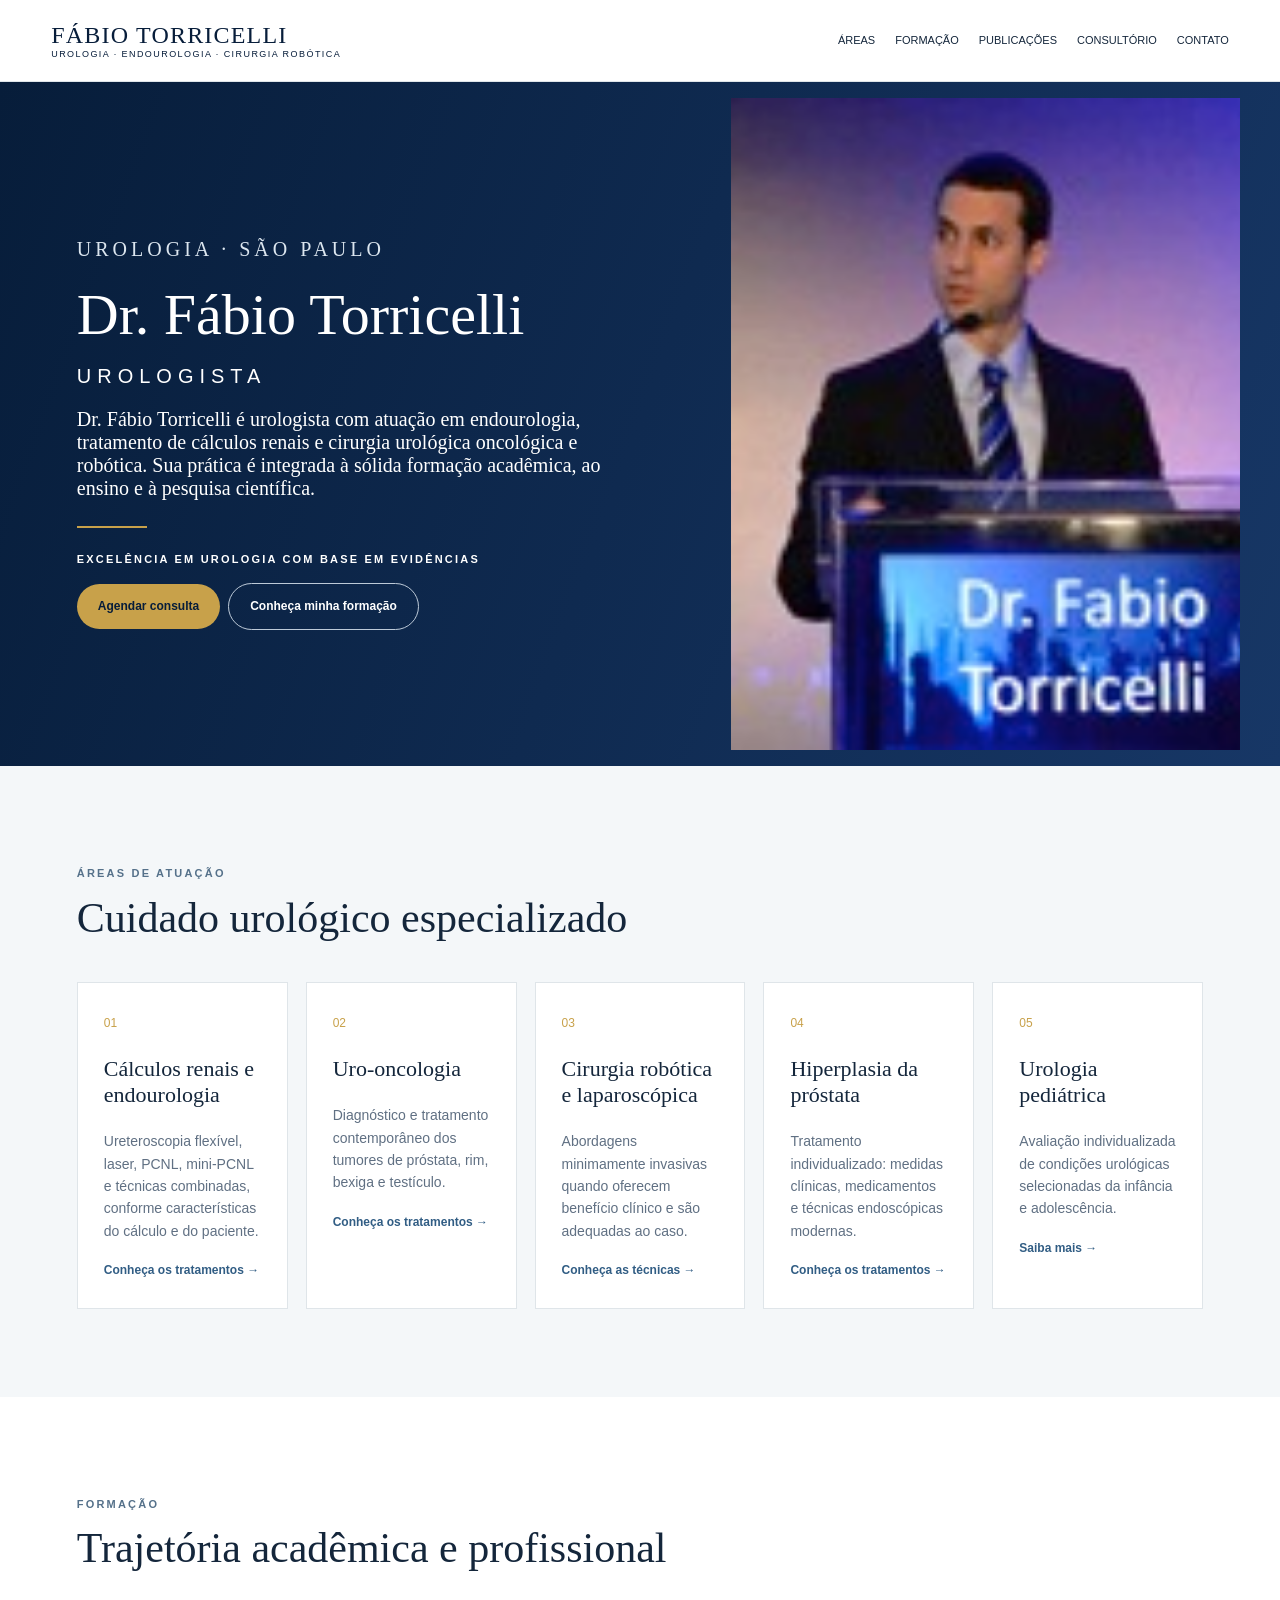
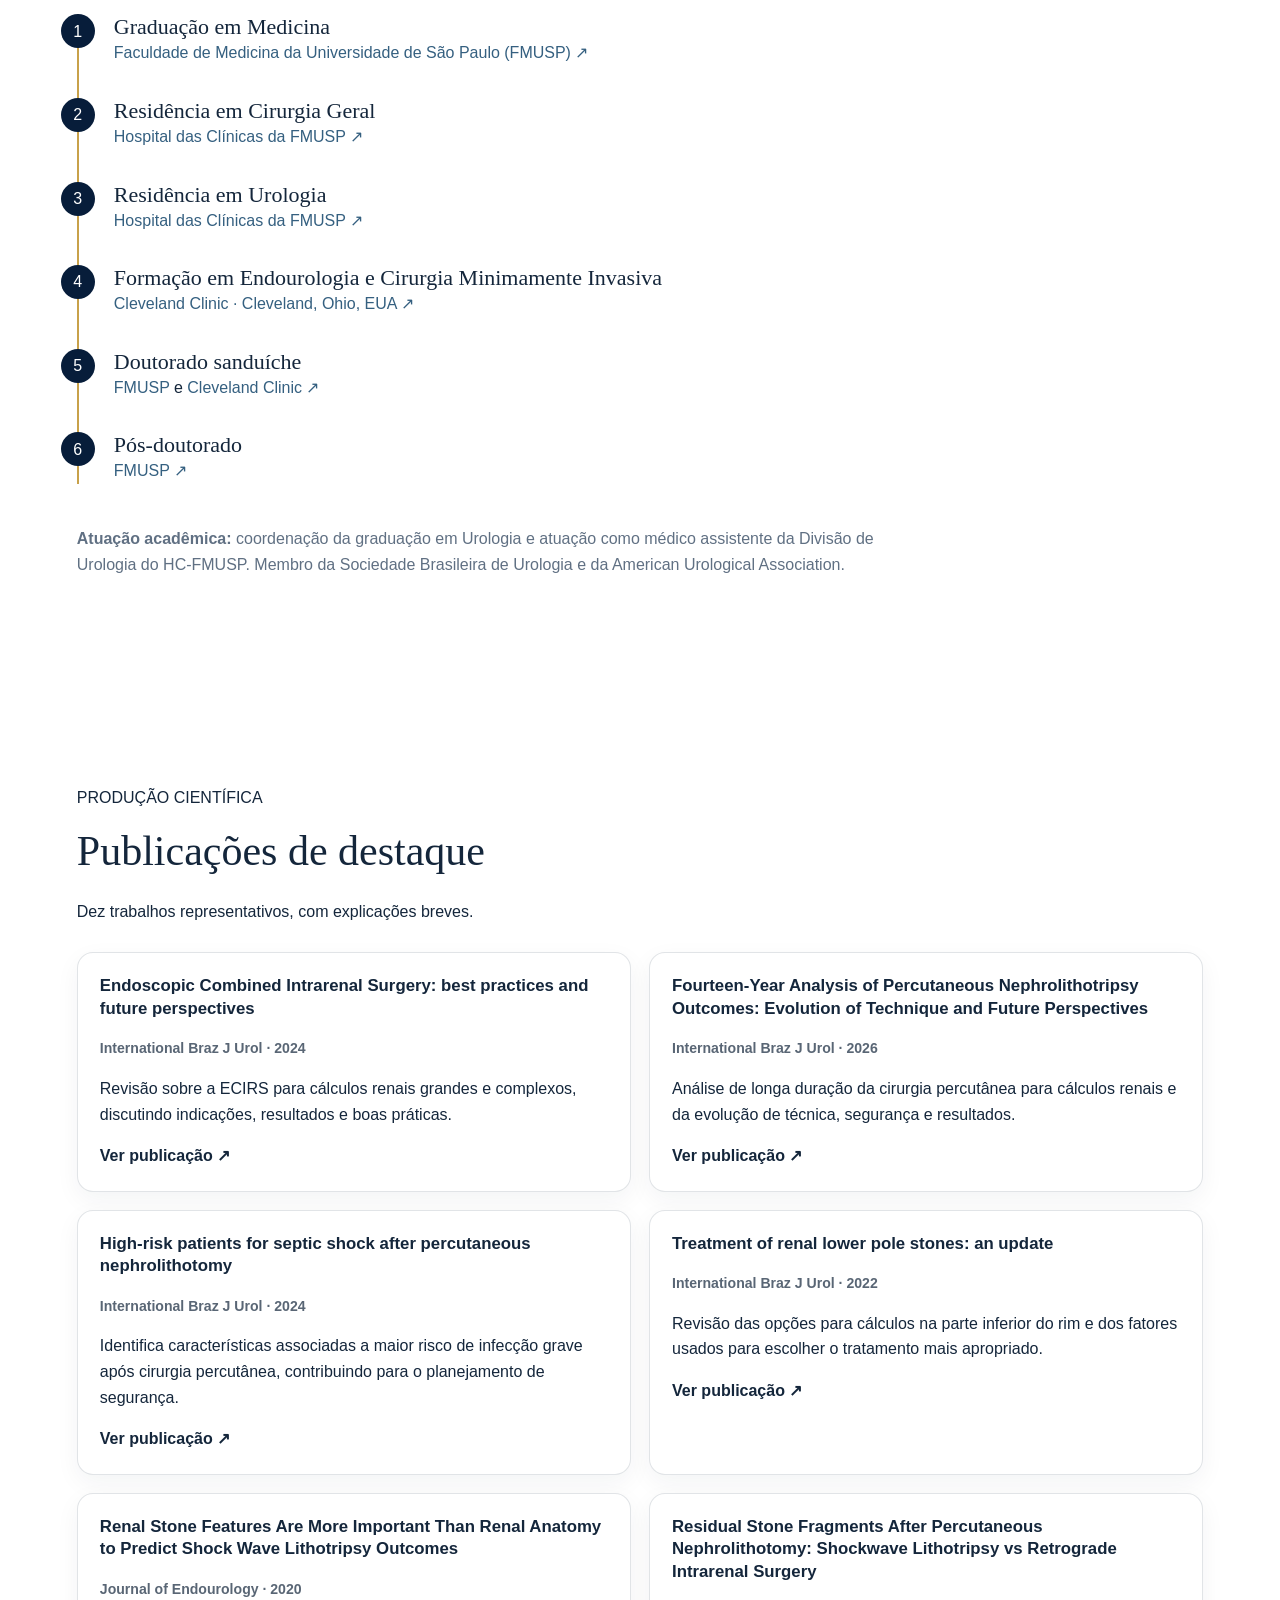
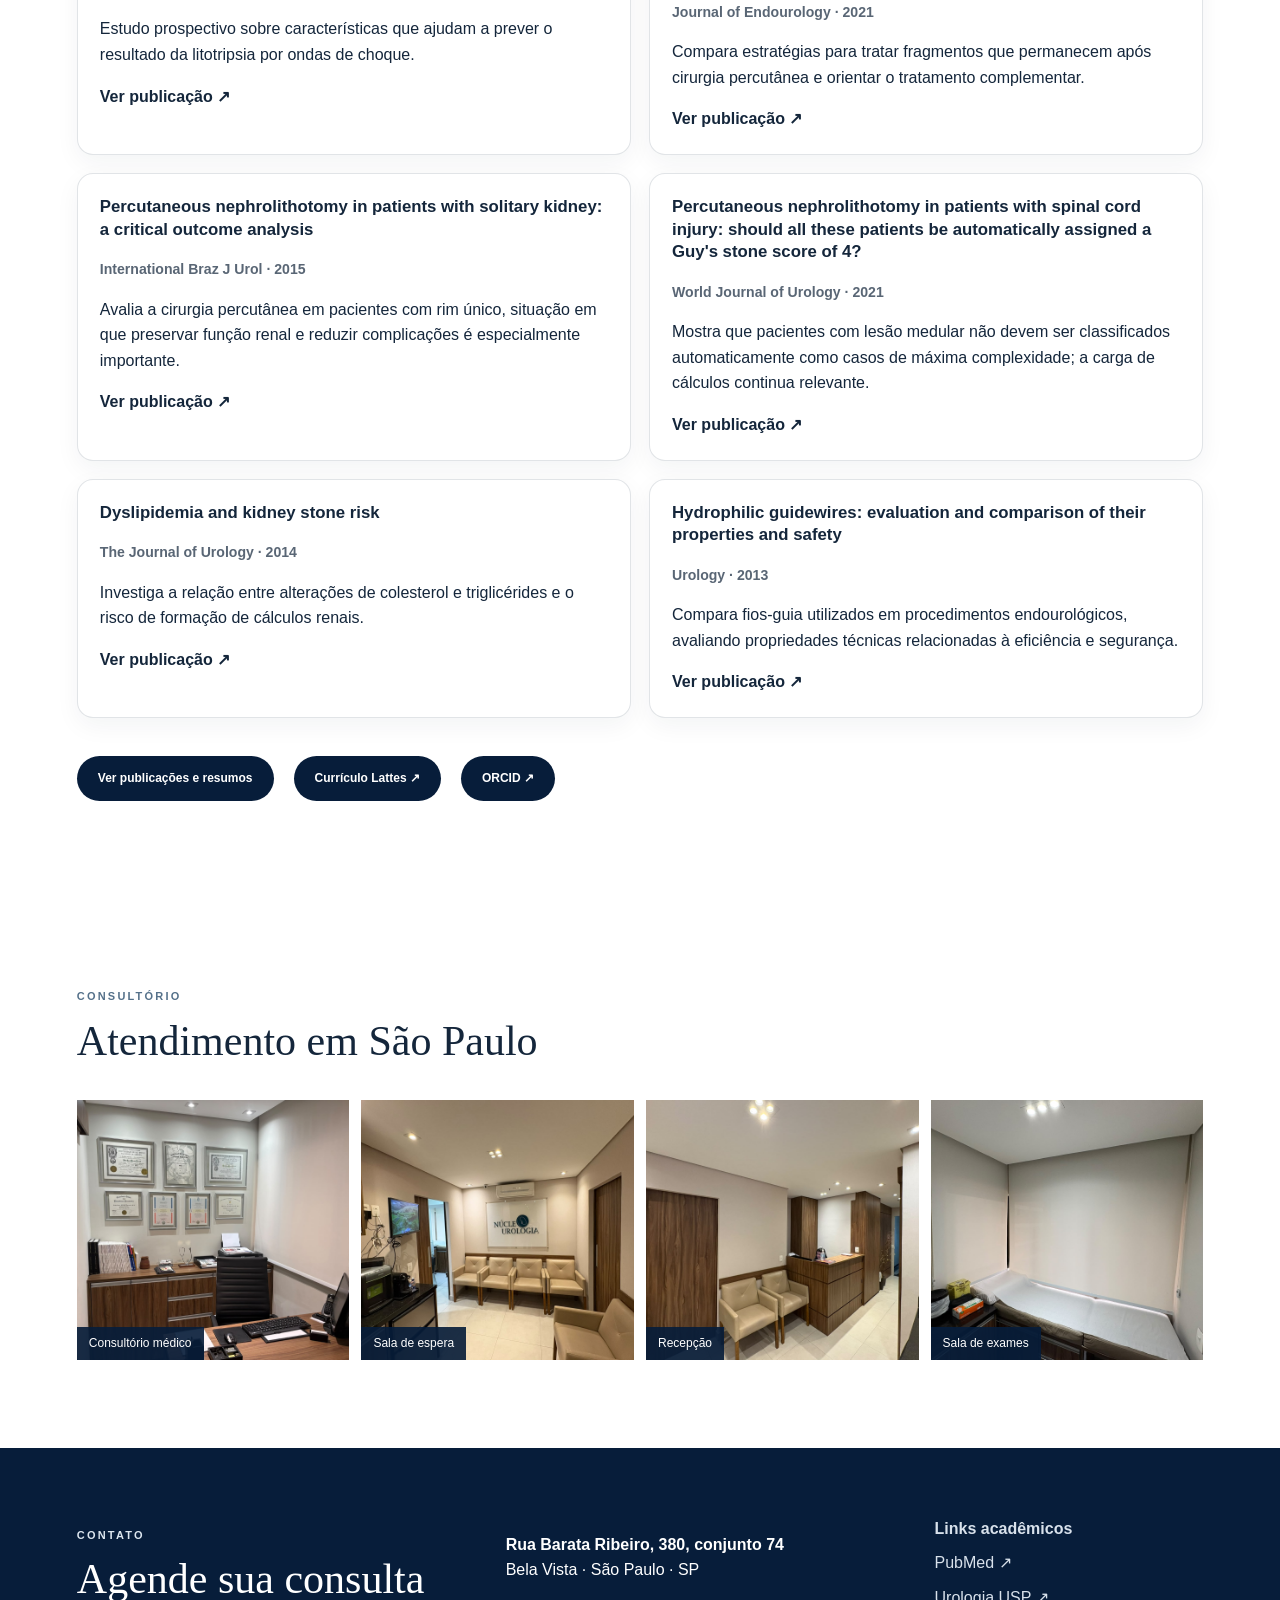
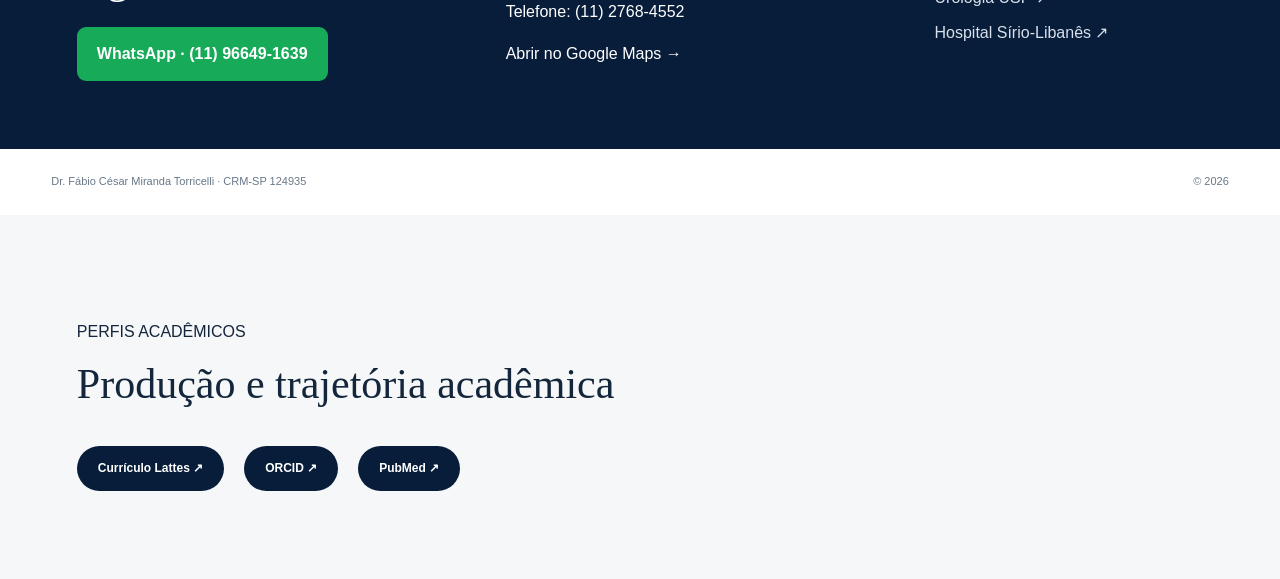
==== index.html @ b6becbcc "Add files via upload" ====
<!doctype html><html lang="pt-BR"><head><meta charset="utf-8"><meta name="viewport" content="width=device-width,initial-scale=1"><meta name="description" content="Dr. Fábio Torricelli — Urologia, endourologia, cálculos renais, cirurgia oncológica e robótica em São Paulo."><title>Dr. Fábio Torricelli | Urologista em São Paulo</title><link rel="canonical" href="https://fabiotorricelli.com.br/"><meta name="robots" content="index,follow,max-image-preview:large"><meta property="og:locale" content="pt_BR"><meta property="og:type" content="website"><meta property="og:site_name" content="Dr. Fábio Torricelli"><meta property="og:title" content="Dr. Fábio Torricelli | Urologista em São Paulo"><meta property="og:description" content="Dr. Fábio Torricelli, urologista em São Paulo com atuação em endourologia, tratamento de cálculos renais, uro-oncologia e cirurgia robótica."><meta property="og:url" content="https://fabiotorricelli.com.br/"><meta property="og:image" content="https://fabiotorricelli.com.br/assets/fabio.jpg"><meta name="twitter:card" content="summary_large_image"><link rel="icon" href="/favicon.svg" type="image/svg+xml"><link rel="stylesheet" href="style.css"><script type="application/ld+json">{"@context":"https://schema.org","@graph":[{"@type":"Person","name":"Fábio César Miranda Torricelli","honorificPrefix":"Dr.","url":"https://fabiotorricelli.com.br/","image":"https://fabiotorricelli.com.br/assets/fabio.jpg","jobTitle":"Urologista","sameAs":["http://lattes.cnpq.br/8539986611140744","https://orcid.org/0000-0002-5845-0894","https://pubmed.ncbi.nlm.nih.gov/?term=Torricelli+FCM%5BAuthor%5D"]},{"@type":"MedicalClinic","name":"Consultório Dr. Fábio Torricelli","url":"https://fabiotorricelli.com.br/","telephone":"+55 11 2768-4552","address":{"@type":"PostalAddress","streetAddress":"Rua Barata Ribeiro, 380, conjunto 74","addressLocality":"São Paulo","addressRegion":"SP","addressCountry":"BR"}}]}</script></head><body>
<header class="top"><a class="brand" href="#inicio">FÁBIO TORRICELLI<small>UROLOGIA · ENDOUROLOGIA · CIRURGIA ROBÓTICA</small></a><nav><a href="#areas">Áreas</a><a href="#formacao">Formação</a><a href="#publicacoes">Publicações</a><a href="#consultorio">Consultório</a><a href="#contato">Contato</a></nav></header>
<main><section id="inicio" class="hero"><div class="herocopy"><p class="ey light">UROLOGIA · SÃO PAULO</p><h1>Dr. Fábio Torricelli</h1><h2>Urologista</h2><p>Dr. Fábio Torricelli é urologista com atuação em endourologia, tratamento de cálculos renais e cirurgia urológica oncológica e robótica. Sua prática é integrada à sólida formação acadêmica, ao ensino e à pesquisa científica.</p><div class="line"></div><strong class="tag">EXCELÊNCIA EM UROLOGIA COM BASE EM EVIDÊNCIAS</strong><br><a class="btn" href="#contato">Agendar consulta</a><a class="btn outline" href="#formacao">Conheça minha formação</a></div><figure><img src="assets/fabio.jpg" alt="Dr. Fábio Torricelli em apresentação científica"></figure></section>
<section id="areas" class="section soft"><p class="ey">ÁREAS DE ATUAÇÃO</p><h2>Cuidado urológico especializado</h2><div class="grid areas">
<a class="card care" href="calculos-renais.html"><span class="num">01</span><h3>Cálculos renais e endourologia</h3><p>Ureteroscopia flexível, laser, PCNL, mini-PCNL e técnicas combinadas, conforme características do cálculo e do paciente.</p><strong>Conheça os tratamentos →</strong></a>
<a class="card care" href="uro-oncologia.html"><span class="num">02</span><h3>Uro-oncologia</h3><p>Diagnóstico e tratamento contemporâneo dos tumores de próstata, rim, bexiga e testículo.</p><strong>Conheça os tratamentos →</strong></a>
<a class="card care" href="cirurgia-robotica.html"><span class="num">03</span><h3>Cirurgia robótica e laparoscópica</h3><p>Abordagens minimamente invasivas quando oferecem benefício clínico e são adequadas ao caso.</p><strong>Conheça as técnicas →</strong></a>
<a class="card care" href="hiperplasia-prostatica.html"><span class="num">04</span><h3>Hiperplasia da próstata</h3><p>Tratamento individualizado: medidas clínicas, medicamentos e técnicas endoscópicas modernas.</p><strong>Conheça os tratamentos →</strong></a>
<a class="card care" href="urologia-pediatrica.html"><span class="num">05</span><h3>Urologia pediátrica</h3><p>Avaliação individualizada de condições urológicas selecionadas da infância e adolescência.</p><strong>Saiba mais →</strong></a></div></section>
<section id="formacao" class="section"><p class="ey">FORMAÇÃO</p><h2>Trajetória acadêmica e profissional</h2><div class="timeline">
<div class="step"><i>1</i><strong>Graduação em Medicina</strong><a target="_blank" href="https://www.fm.usp.br/">Faculdade de Medicina da Universidade de São Paulo (FMUSP) ↗</a></div>
<div class="step"><i>2</i><strong>Residência em Cirurgia Geral</strong><a target="_blank" href="https://www.hc.fm.usp.br/">Hospital das Clínicas da FMUSP ↗</a></div>
<div class="step"><i>3</i><strong>Residência em Urologia</strong><a target="_blank" href="https://www.urologiausp.com.br/">Hospital das Clínicas da FMUSP ↗</a></div>
<div class="step"><i>4</i><strong>Formação em Endourologia e Cirurgia Minimamente Invasiva</strong><a target="_blank" href="https://my.clevelandclinic.org/">Cleveland Clinic · Cleveland, Ohio, EUA ↗</a></div>
<div class="step"><i>5</i><strong>Doutorado sanduíche</strong><a target="_blank" href="https://www.fm.usp.br/">FMUSP</a> e <a target="_blank" href="https://my.clevelandclinic.org/">Cleveland Clinic ↗</a></div>
<div class="step"><i>6</i><strong>Pós-doutorado</strong><a target="_blank" href="https://www.fm.usp.br/">FMUSP ↗</a></div></div>
<p class="wide"><strong>Atuação acadêmica:</strong> coordenação da graduação em Urologia e atuação como médico assistente da Divisão de Urologia do HC-FMUSP. Membro da Sociedade Brasileira de Urologia e da American Urological Association.</p></section>
<section id="publicacoes" class="section"><div class="container"><p class="eyebrow">PRODUÇÃO CIENTÍFICA</p><h2>Publicações de destaque</h2><p class="section-lead">Dez trabalhos representativos, com explicações breves.</p><div class="pub-grid"><article class="pub-card"><h3>Endoscopic Combined Intrarenal Surgery: best practices and future perspectives</h3><p class="pub-meta">International Braz J Urol · 2024</p><p>Revisão sobre a ECIRS para cálculos renais grandes e complexos, discutindo indicações, resultados e boas práticas.</p><a href="https://pubmed.ncbi.nlm.nih.gov/39226443/" target="_blank" rel="noopener">Ver publicação ↗</a></article><article class="pub-card"><h3>Fourteen-Year Analysis of Percutaneous Nephrolithotripsy Outcomes: Evolution of Technique and Future Perspectives</h3><p class="pub-meta">International Braz J Urol · 2026</p><p>Análise de longa duração da cirurgia percutânea para cálculos renais e da evolução de técnica, segurança e resultados.</p><a href="https://pubmed.ncbi.nlm.nih.gov/40856607/" target="_blank" rel="noopener">Ver publicação ↗</a></article><article class="pub-card"><h3>High-risk patients for septic shock after percutaneous nephrolithotomy</h3><p class="pub-meta">International Braz J Urol · 2024</p><p>Identifica características associadas a maior risco de infecção grave após cirurgia percutânea, contribuindo para o planejamento de segurança.</p><a href="https://pubmed.ncbi.nlm.nih.gov/39106114/" target="_blank" rel="noopener">Ver publicação ↗</a></article><article class="pub-card"><h3>Treatment of renal lower pole stones: an update</h3><p class="pub-meta">International Braz J Urol · 2022</p><p>Revisão das opções para cálculos na parte inferior do rim e dos fatores usados para escolher o tratamento mais apropriado.</p><a href="https://pubmed.ncbi.nlm.nih.gov/33861537/" target="_blank" rel="noopener">Ver publicação ↗</a></article><article class="pub-card"><h3>Renal Stone Features Are More Important Than Renal Anatomy to Predict Shock Wave Lithotripsy Outcomes</h3><p class="pub-meta">Journal of Endourology · 2020</p><p>Estudo prospectivo sobre características que ajudam a prever o resultado da litotripsia por ondas de choque.</p><a href="https://pubmed.ncbi.nlm.nih.gov/31595801/" target="_blank" rel="noopener">Ver publicação ↗</a></article><article class="pub-card"><h3>Residual Stone Fragments After Percutaneous Nephrolithotomy: Shockwave Lithotripsy vs Retrograde Intrarenal Surgery</h3><p class="pub-meta">Journal of Endourology · 2021</p><p>Compara estratégias para tratar fragmentos que permanecem após cirurgia percutânea e orientar o tratamento complementar.</p><a href="https://pubmed.ncbi.nlm.nih.gov/?term=%22Residual+Stone+Fragments+After+Percutaneous+Nephrolithotomy%22" target="_blank" rel="noopener">Ver publicação ↗</a></article><article class="pub-card"><h3>Percutaneous nephrolithotomy in patients with solitary kidney: a critical outcome analysis</h3><p class="pub-meta">International Braz J Urol · 2015</p><p>Avalia a cirurgia percutânea em pacientes com rim único, situação em que preservar função renal e reduzir complicações é especialmente importante.</p><a href="https://pubmed.ncbi.nlm.nih.gov/26200542/" target="_blank" rel="noopener">Ver publicação ↗</a></article><article class="pub-card"><h3>Percutaneous nephrolithotomy in patients with spinal cord injury: should all these patients be automatically assigned a Guy's stone score of 4?</h3><p class="pub-meta">World Journal of Urology · 2021</p><p>Mostra que pacientes com lesão medular não devem ser classificados automaticamente como casos de máxima complexidade; a carga de cálculos continua relevante.</p><a href="https://pubmed.ncbi.nlm.nih.gov/32930845/" target="_blank" rel="noopener">Ver publicação ↗</a></article><article class="pub-card"><h3>Dyslipidemia and kidney stone risk</h3><p class="pub-meta">The Journal of Urology · 2014</p><p>Investiga a relação entre alterações de colesterol e triglicérides e o risco de formação de cálculos renais.</p><a href="https://pubmed.ncbi.nlm.nih.gov/24055417/" target="_blank" rel="noopener">Ver publicação ↗</a></article><article class="pub-card"><h3>Hydrophilic guidewires: evaluation and comparison of their properties and safety</h3><p class="pub-meta">Urology · 2013</p><p>Compara fios-guia utilizados em procedimentos endourológicos, avaliando propriedades técnicas relacionadas à eficiência e segurança.</p><a href="https://pubmed.ncbi.nlm.nih.gov/23992968/" target="_blank" rel="noopener">Ver publicação ↗</a></article></div><div class="academic-links"><a class="btn" href="publicacoes.html">Ver publicações e resumos</a><a class="btn btn-outline" href="http://lattes.cnpq.br/8539986611140744" target="_blank" rel="noopener">Currículo Lattes ↗</a><a class="btn btn-outline" href="https://orcid.org/0000-0002-5845-0894" target="_blank" rel="noopener">ORCID ↗</a></div></div></section>
<section id="consultorio" class="section"><p class="ey">CONSULTÓRIO</p><h2>Atendimento em São Paulo</h2><div class="gallery"><figure><img src="assets/consultorio.jpg"><figcaption>Consultório médico</figcaption></figure><figure><img src="assets/espera.jpg"><figcaption>Sala de espera</figcaption></figure><figure><img src="assets/recepcao.jpg"><figcaption>Recepção</figcaption></figure><figure><img src="assets/exames.jpg"><figcaption>Sala de exames</figcaption></figure></div></section>
<section id="contato" class="contact"><div><p class="ey light">CONTATO</p><h2>Agende sua consulta</h2><a class="wa" target="_blank" href="https://wa.me/5511966491639?text=Ol%C3%A1%2C%20gostaria%20de%20informa%C3%A7%C3%B5es%20para%20agendar%20uma%20consulta%20com%20o%20Dr.%20F%C3%A1bio%20Torricelli.">WhatsApp · (11) 96649-1639</a></div><div><p><b>Rua Barata Ribeiro, 380, conjunto 74</b><br>Bela Vista · São Paulo · SP</p><p>Telefone: <a href="tel:+551127684552">(11) 2768-4552</a></p><a target="_blank" href="https://www.google.com/maps/search/?api=1&query=Rua+Barata+Ribeiro+380+Sao+Paulo">Abrir no Google Maps →</a></div><div class="links"><b>Links acadêmicos</b><a target="_blank" href="https://pubmed.ncbi.nlm.nih.gov/?term=Torricelli+FCM%5BAuthor%5D">PubMed ↗</a><a target="_blank" href="https://www.urologiausp.com.br/pos-graduacao-corpo-docente-br">Urologia USP ↗</a><a target="_blank" href="https://hospitalsiriolibanes.org.br/encontre-seu-medico/fabio-cesar-miranda-torricelli-crm-124935">Hospital Sírio-Libanês ↗</a></div></section></main><footer><span>Dr. Fábio César Miranda Torricelli · CRM-SP 124935</span><span>© 2026</span></footer><section class="section section-soft" id="perfis-academicos"><div class="container"><p class="eyebrow">PERFIS ACADÊMICOS</p><h2>Produção e trajetória acadêmica</h2><div class="academic-links"><a class="btn btn-outline" href="http://lattes.cnpq.br/8539986611140744" target="_blank" rel="noopener">Currículo Lattes ↗</a><a class="btn btn-outline" href="https://orcid.org/0000-0002-5845-0894" target="_blank" rel="noopener">ORCID ↗</a><a class="btn btn-outline" href="https://pubmed.ncbi.nlm.nih.gov/?term=Torricelli+FCM%5BAuthor%5D" target="_blank" rel="noopener">PubMed ↗</a></div></div></section></body></html>
---- style.css ----
*{box-sizing:border-box}html{scroll-behavior:smooth}body{margin:0;font:16px Arial;color:#14263b;line-height:1.6}a{text-decoration:none;color:inherit}.top{height:82px;padding:0 4vw;display:flex;align-items:center;justify-content:space-between;position:sticky;top:0;background:#fffffff5;z-index:9;border-bottom:1px solid #dfe5e9}.brand{font:24px Georgia;color:#071d3a;letter-spacing:.05em}.brand small{display:block;font:9px Arial;letter-spacing:.16em}.top nav{display:flex;gap:20px;font-size:11px;text-transform:uppercase}.hero{display:grid;grid-template-columns:1.08fr .92fr;background:linear-gradient(110deg,#071d3a,#173766);color:white;min-height:590px}.herocopy{padding:80px 6vw;align-self:center}.hero h1{font:58px Georgia;margin:0}.hero h2{font:300 20px Arial;letter-spacing:.3em;text-transform:uppercase}.hero p{font:20px Georgia;max-width:700px}.hero img{width:100%;height:100%;object-fit:cover}.ey{font-size:11px;letter-spacing:.2em;font-weight:bold;color:#55718a}.light{color:#dce6ef}.line{width:70px;height:2px;background:#c8a14a;margin:26px 0 17px}.tag{font-size:11px;letter-spacing:.2em}.btn{display:inline-block;padding:13px 21px;border-radius:25px;background:#071d3a;color:white;font-size:12px;font-weight:bold;margin:12px 8px 0 0}.hero .btn{background:#c8a14a;color:#071d3a}.hero .outline{background:transparent;color:white;border:1px solid #bdcad8}.section{padding:88px 6vw}.soft{background:#f4f7f9}.section h2,.contact h2{font:42px Georgia;margin:0 0 24px}.wide{max-width:850px;color:#607083}.grid{display:grid;gap:18px}.areas{grid-template-columns:repeat(5,1fr);margin-top:40px}.card{padding:26px;background:white;border:1px solid #dfe5e9}.card h3{font:22px Georgia}.card p{font-size:14px;color:#607083}.num{color:#c8a14a;font-size:12px}.timeline{max-width:900px;margin:42px 0;border-left:2px solid #c8a14a;padding-left:35px}.step{position:relative;margin-bottom:32px}.step i{position:absolute;left:-53px;top:0;width:34px;height:34px;border-radius:50%;display:grid;place-items:center;background:#071d3a;color:white;font-style:normal}.step strong{display:block;font:22px Georgia}.step a{color:#356080}.pubs{grid-template-columns:repeat(3,1fr);margin-top:38px}.pubs small{color:#71808c}.pubs a{font-size:13px;color:#315d84;font-weight:bold}.gallery{display:grid;grid-template-columns:repeat(4,1fr);gap:12px;margin-top:35px}.gallery figure{margin:0;position:relative}.gallery img{width:100%;height:260px;object-fit:cover;display:block}.gallery figcaption{position:absolute;bottom:0;background:#071d3ae8;color:white;padding:7px 12px;font-size:12px}.contact{padding:68px 6vw;background:#071d3a;color:white;display:grid;grid-template-columns:1fr 1fr .7fr;gap:45px}.wa{display:inline-block;background:#16aa59;padding:14px 20px;border-radius:9px;font-weight:bold}.links{display:flex;flex-direction:column;gap:9px;color:#d8e1eb}.pagehead{padding:80px 6vw;background:#071d3a;color:white}.pagehead h1{font:52px Georgia;margin:0}.plist{margin-top:40px}.plist a{display:grid;grid-template-columns:65px 1fr;padding:17px 0;border-bottom:1px solid #dfe5e9}.plist b{color:#b58c35}footer{padding:24px 4vw;font-size:11px;color:#687887;display:flex;justify-content:space-between}@media(max-width:900px){.top nav{display:none}.hero{grid-template-columns:1fr}.hero figure{order:-1;margin:0;height:380px}.areas,.pubs{grid-template-columns:repeat(2,1fr)}.gallery{grid-template-columns:repeat(2,1fr)}.contact{grid-template-columns:1fr 1fr}}@media(max-width:600px){.hero figure{height:290px}.herocopy{padding:55px 7vw}.hero h1{font-size:43px}.section{padding:65px 7vw}.section h2{font-size:34px}.areas,.pubs,.gallery,.contact{grid-template-columns:1fr}.gallery img{height:235px}.brand{font-size:19px}footer{flex-direction:column;gap:6px}}.care{display:block;transition:transform .2s,box-shadow .2s,border-color .2s}.care:hover{transform:translateY(-4px);box-shadow:0 14px 32px #0b244015;border-color:#c8a14a}.care strong{font-size:12px;color:#315d84}.treatment-hero{padding:82px 6vw;background:linear-gradient(110deg,#071d3a,#173766);color:white}.treatment-hero h1{font:50px Georgia;margin:8px 0 16px;max-width:850px}.treatment-hero p{max-width:820px;font:19px Georgia;color:#e4ebf2}.treatments{display:grid;grid-template-columns:repeat(2,1fr);gap:18px;margin-top:38px}.treatment{padding:28px;border:1px solid #dfe5e9;background:#fff}.treatment h3{font:23px Georgia;margin:0 0 10px}.treatment p{color:#607083}.evidence{margin-top:40px;padding:24px 28px;background:#f4f7f9;border-left:3px solid #c8a14a}.evidence a{color:#315d84;font-weight:bold}.back{display:inline-block;margin-top:28px;color:#315d84;font-weight:bold}@media(max-width:650px){.treatments{grid-template-columns:1fr}.treatment-hero h1{font-size:38px}}.pub-grid{display:grid;grid-template-columns:repeat(2,minmax(0,1fr));gap:18px;margin-top:28px}.pub-card{background:#fff;border:1px solid rgba(15,38,58,.12);border-radius:16px;padding:22px;box-shadow:0 8px 24px rgba(15,38,58,.05)}.pub-card h3{margin-top:0;font-size:1.05rem;line-height:1.35}.pub-card p{line-height:1.6}.pub-meta{font-size:.88rem;font-weight:700;opacity:.7}.pub-card a{font-weight:700;text-decoration:none}.academic-links{display:flex;gap:12px;flex-wrap:wrap;margin-top:26px}.section-soft{background:#f5f7f8}.hero-small{padding-top:72px;padding-bottom:72px}@media(max-width:760px){.pub-grid{grid-template-columns:1fr}}
.medical-figure{margin:0}.medical-figure img{width:100%;height:auto;display:block;border-radius:18px;box-shadow:0 14px 38px rgba(15,38,58,.10)}.medical-figure figcaption{font-size:.88rem;opacity:.7;margin-top:10px}.pub-tools{display:flex;gap:16px;align-items:center;justify-content:space-between;margin:24px 0}.pub-tools input{width:min(620px,100%);padding:13px 16px;border:1px solid rgba(15,38,58,.2);border-radius:12px;font:inherit}.pub-list{display:grid;gap:16px}.pub-full{display:grid;grid-template-columns:70px 1fr;gap:18px;padding:22px;background:#fff;border:1px solid rgba(15,38,58,.11);border-radius:16px}.pub-year{font-weight:800;font-size:1.05rem}.pub-full h3{margin:0 0 8px;line-height:1.35}.pub-summary{line-height:1.6;display:-webkit-box;-webkit-line-clamp:4;-webkit-box-orient:vertical;overflow:hidden}.pub-status{padding:18px 0}.medical-visual{padding-top:24px}@media(max-width:700px){.pub-full{grid-template-columns:1fr}.pub-tools{align-items:flex-start;flex-direction:column}}
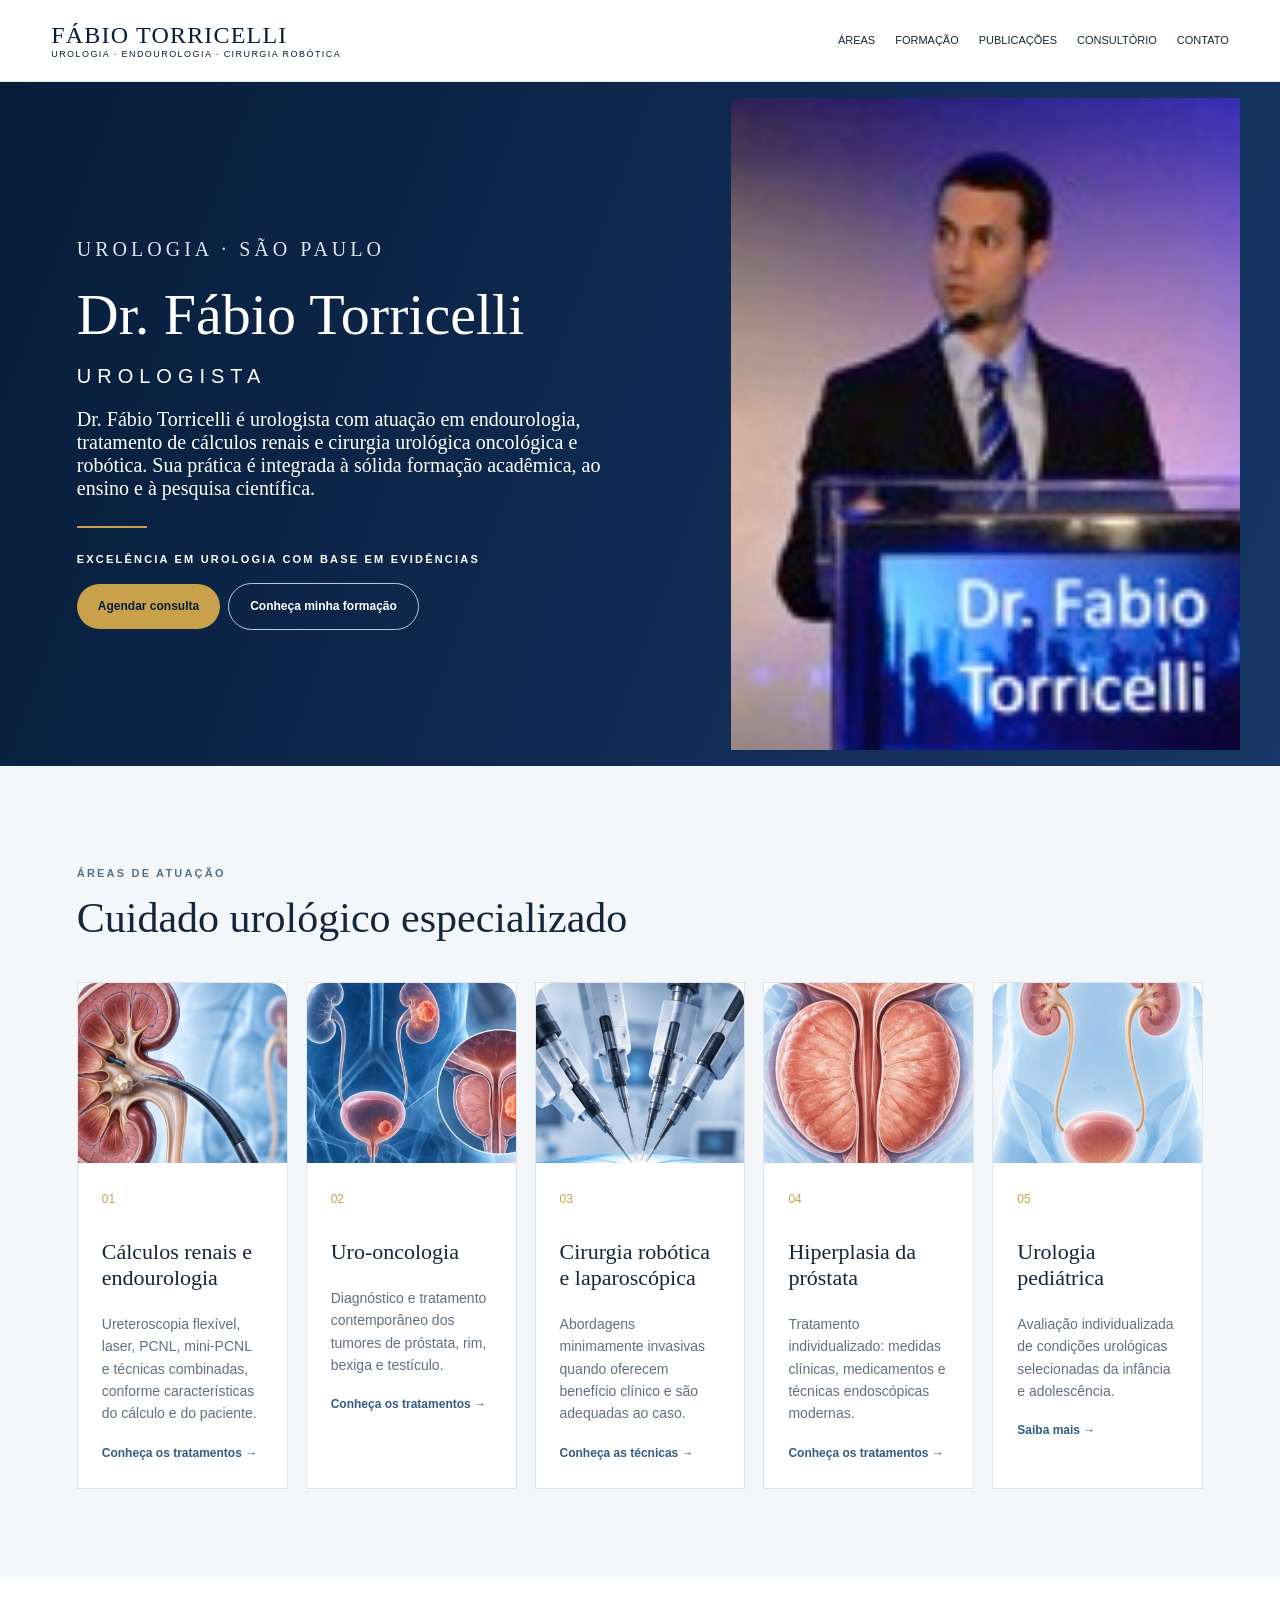
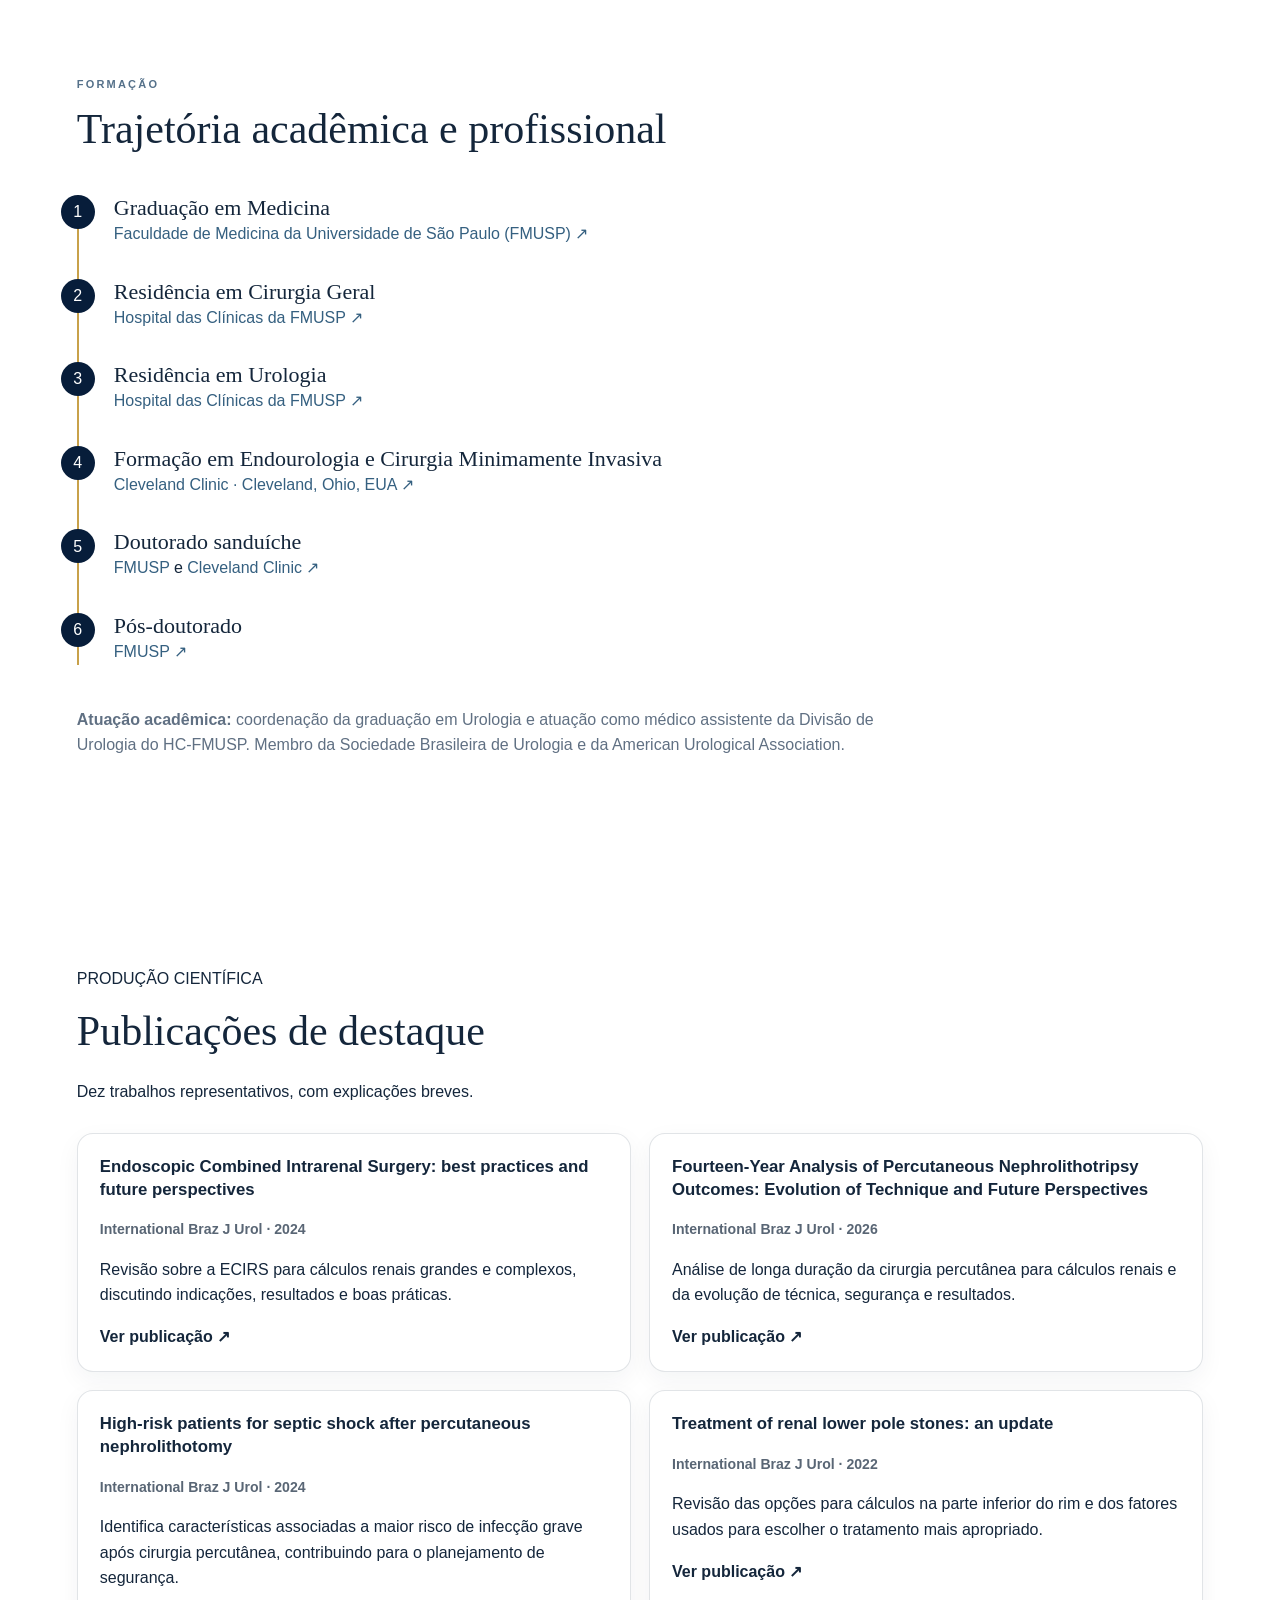
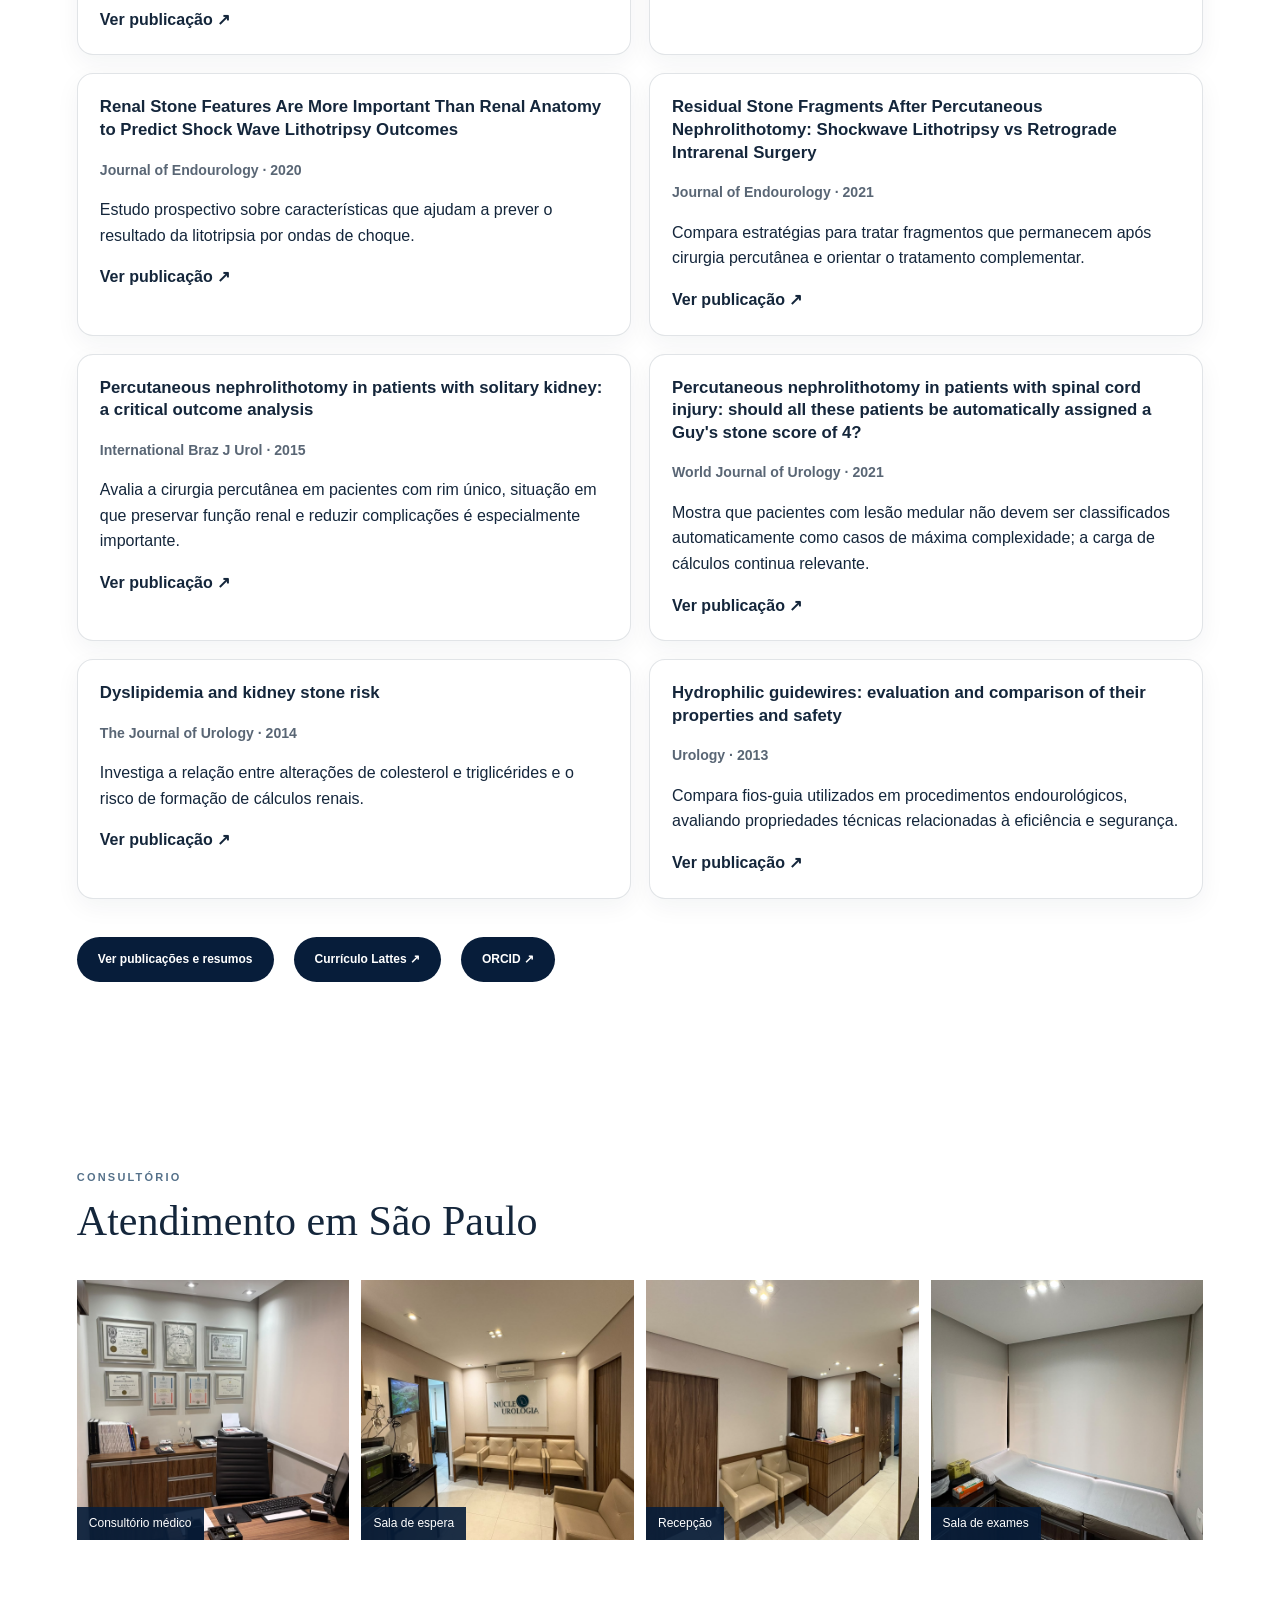
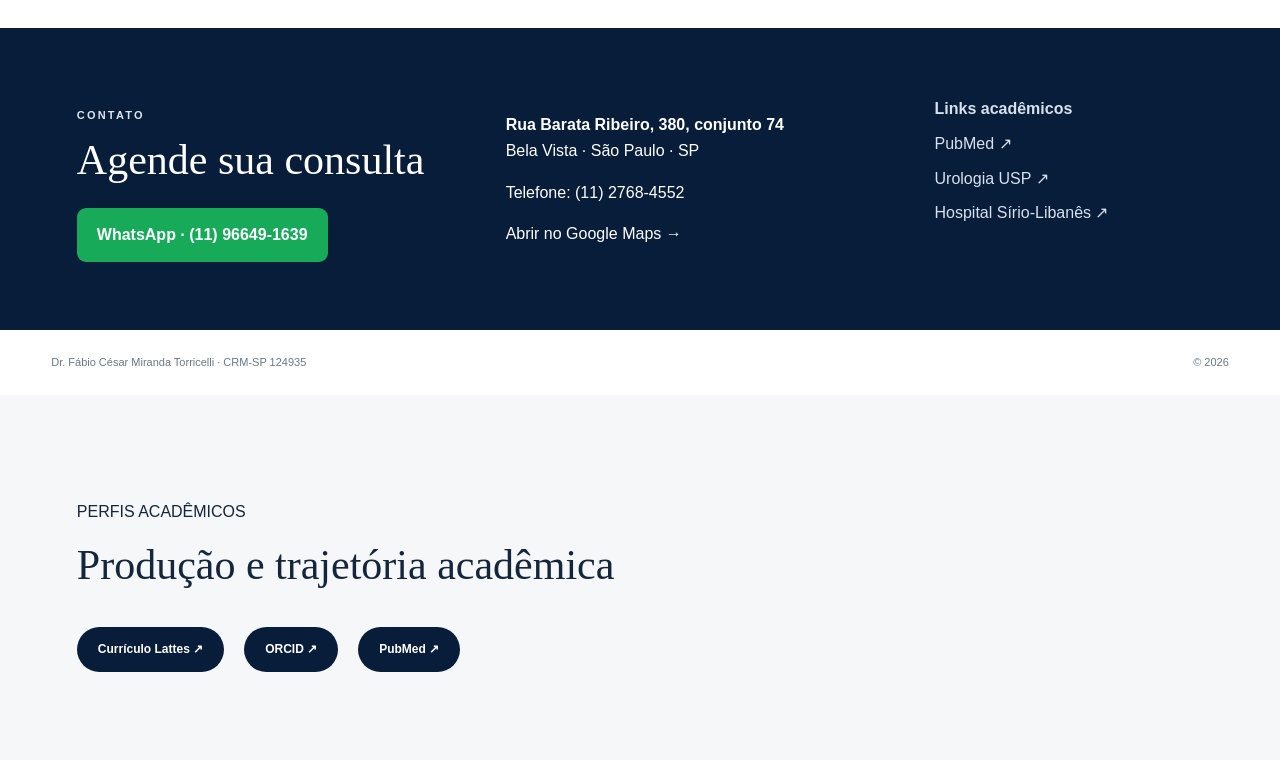
==== commit 2a6c030a: "Add files via upload" ====
--- a/index.html
+++ b/index.html
@@ -1,12 +1,13 @@
-<!doctype html><html lang="pt-BR"><head><meta charset="utf-8"><meta name="viewport" content="width=device-width,initial-scale=1"><meta name="description" content="Dr. Fábio Torricelli — Urologia, endourologia, cálculos renais, cirurgia oncológica e robótica em São Paulo."><title>Dr. Fábio Torricelli | Urologista em São Paulo</title><link rel="canonical" href="https://fabiotorricelli.com.br/"><meta name="robots" content="index,follow,max-image-preview:large"><meta property="og:locale" content="pt_BR"><meta property="og:type" content="website"><meta property="og:site_name" content="Dr. Fábio Torricelli"><meta property="og:title" content="Dr. Fábio Torricelli | Urologista em São Paulo"><meta property="og:description" content="Dr. Fábio Torricelli, urologista em São Paulo com atuação em endourologia, tratamento de cálculos renais, uro-oncologia e cirurgia robótica."><meta property="og:url" content="https://fabiotorricelli.com.br/"><meta property="og:image" content="https://fabiotorricelli.com.br/assets/fabio.jpg"><meta name="twitter:card" content="summary_large_image"><link rel="icon" href="/favicon.svg" type="image/svg+xml"><link rel="stylesheet" href="style.css"><script type="application/ld+json">{"@context":"https://schema.org","@graph":[{"@type":"Person","name":"Fábio César Miranda Torricelli","honorificPrefix":"Dr.","url":"https://fabiotorricelli.com.br/","image":"https://fabiotorricelli.com.br/assets/fabio.jpg","jobTitle":"Urologista","sameAs":["http://lattes.cnpq.br/8539986611140744","https://orcid.org/0000-0002-5845-0894","https://pubmed.ncbi.nlm.nih.gov/?term=Torricelli+FCM%5BAuthor%5D"]},{"@type":"MedicalClinic","name":"Consultório Dr. Fábio Torricelli","url":"https://fabiotorricelli.com.br/","telephone":"+55 11 2768-4552","address":{"@type":"PostalAddress","streetAddress":"Rua Barata Ribeiro, 380, conjunto 74","addressLocality":"São Paulo","addressRegion":"SP","addressCountry":"BR"}}]}</script></head><body>
+<!doctype html><html lang="pt-BR"><head><meta charset="utf-8"><meta name="viewport" content="width=device-width,initial-scale=1"><meta name="description" content="Dr. Fábio Torricelli, urologista em São Paulo. Atuação em cálculos renais, endourologia, uro-oncologia, cirurgia robótica, próstata e urologia pediátrica."><title>Dr. Fábio Torricelli | Urologista em São Paulo</title><link rel="canonical" href="https://fabiotorricelli.com.br/"><meta name="robots" content="index,follow,max-image-preview:large"><meta property="og:locale" content="pt_BR"><meta property="og:type" content="website"><meta property="og:site_name" content="Dr. Fábio Torricelli"><meta property="og:title" content="Dr. Fábio Torricelli | Urologista em São Paulo"><meta property="og:description" content="Dr. Fábio Torricelli, urologista em São Paulo com atuação em endourologia, tratamento de cálculos renais, uro-oncologia e cirurgia robótica."><meta property="og:url" content="https://fabiotorricelli.com.br/"><meta property="og:image" content="https://fabiotorricelli.com.br/assets/fabio.jpg"><meta name="twitter:card" content="summary_large_image"><link rel="icon" href="/favicon.svg" type="image/svg+xml"><link rel="stylesheet" href="style.css"><script type="application/ld+json">{"@context":"https://schema.org","@graph":[{"@type":"Person","name":"Fábio César Miranda Torricelli","honorificPrefix":"Dr.","url":"https://fabiotorricelli.com.br/","image":"https://fabiotorricelli.com.br/assets/fabio.jpg","jobTitle":"Urologista","sameAs":["http://lattes.cnpq.br/8539986611140744","https://orcid.org/0000-0002-5845-0894","https://pubmed.ncbi.nlm.nih.gov/?term=Torricelli+FCM%5BAuthor%5D"]},{"@type":"MedicalClinic","name":"Consultório Dr. Fábio Torricelli","url":"https://fabiotorricelli.com.br/","telephone":"+55 11 2768-4552","address":{"@type":"PostalAddress","streetAddress":"Rua Barata Ribeiro, 380, conjunto 74","addressLocality":"São Paulo","addressRegion":"SP","addressCountry":"BR"}}]}</script></head><body>
 <header class="top"><a class="brand" href="#inicio">FÁBIO TORRICELLI<small>UROLOGIA · ENDOUROLOGIA · CIRURGIA ROBÓTICA</small></a><nav><a href="#areas">Áreas</a><a href="#formacao">Formação</a><a href="#publicacoes">Publicações</a><a href="#consultorio">Consultório</a><a href="#contato">Contato</a></nav></header>
 <main><section id="inicio" class="hero"><div class="herocopy"><p class="ey light">UROLOGIA · SÃO PAULO</p><h1>Dr. Fábio Torricelli</h1><h2>Urologista</h2><p>Dr. Fábio Torricelli é urologista com atuação em endourologia, tratamento de cálculos renais e cirurgia urológica oncológica e robótica. Sua prática é integrada à sólida formação acadêmica, ao ensino e à pesquisa científica.</p><div class="line"></div><strong class="tag">EXCELÊNCIA EM UROLOGIA COM BASE EM EVIDÊNCIAS</strong><br><a class="btn" href="#contato">Agendar consulta</a><a class="btn outline" href="#formacao">Conheça minha formação</a></div><figure><img src="assets/fabio.jpg" alt="Dr. Fábio Torricelli em apresentação científica"></figure></section>
 <section id="areas" class="section soft"><p class="ey">ÁREAS DE ATUAÇÃO</p><h2>Cuidado urológico especializado</h2><div class="grid areas">
-<a class="card care" href="calculos-renais.html"><span class="num">01</span><h3>Cálculos renais e endourologia</h3><p>Ureteroscopia flexível, laser, PCNL, mini-PCNL e técnicas combinadas, conforme características do cálculo e do paciente.</p><strong>Conheça os tratamentos →</strong></a>
-<a class="card care" href="uro-oncologia.html"><span class="num">02</span><h3>Uro-oncologia</h3><p>Diagnóstico e tratamento contemporâneo dos tumores de próstata, rim, bexiga e testículo.</p><strong>Conheça os tratamentos →</strong></a>
-<a class="card care" href="cirurgia-robotica.html"><span class="num">03</span><h3>Cirurgia robótica e laparoscópica</h3><p>Abordagens minimamente invasivas quando oferecem benefício clínico e são adequadas ao caso.</p><strong>Conheça as técnicas →</strong></a>
-<a class="card care" href="hiperplasia-prostatica.html"><span class="num">04</span><h3>Hiperplasia da próstata</h3><p>Tratamento individualizado: medidas clínicas, medicamentos e técnicas endoscópicas modernas.</p><strong>Conheça os tratamentos →</strong></a>
-<a class="card care" href="urologia-pediatrica.html"><span class="num">05</span><h3>Urologia pediátrica</h3><p>Avaliação individualizada de condições urológicas selecionadas da infância e adolescência.</p><strong>Saiba mais →</strong></a></div></section>
+<a class="card care care-image" href="calculos-renais.html"><img src="assets/area-calculos-renais.jpg" alt="Ilustração de rim com cálculo renal e ureteroscópio" loading="lazy"><div class="care-body"><span class="num">01</span><h3>Cálculos renais e endourologia</h3><p>Ureteroscopia flexível, laser, PCNL, mini-PCNL e técnicas combinadas, conforme características do cálculo e do paciente.</p><strong>Conheça os tratamentos →</strong></div></a>
+<a class="card care care-image" href="uro-oncologia.html"><img src="assets/area-uro-oncologia.jpg" alt="Ilustração do trato urinário representando tumores urológicos" loading="lazy"><div class="care-body"><span class="num">02</span><h3>Uro-oncologia</h3><p>Diagnóstico e tratamento contemporâneo dos tumores de próstata, rim, bexiga e testículo.</p><strong>Conheça os tratamentos →</strong></div></a>
+<a class="card care care-image" href="cirurgia-robotica.html"><img src="assets/area-cirurgia-robotica.jpg" alt="Sistema robótico utilizado em cirurgia minimamente invasiva" loading="lazy"><div class="care-body"><span class="num">03</span><h3>Cirurgia robótica e laparoscópica</h3><p>Abordagens minimamente invasivas quando oferecem benefício clínico e são adequadas ao caso.</p><strong>Conheça as técnicas →</strong></div></a>
+<a class="card care care-image" href="hiperplasia-prostatica.html"><img src="assets/area-hiperplasia-prostata.jpg" alt="Ilustração anatômica da próstata e hiperplasia prostática" loading="lazy"><div class="care-body"><span class="num">04</span><h3>Hiperplasia da próstata</h3><p>Tratamento individualizado: medidas clínicas, medicamentos e técnicas endoscópicas modernas.</p><strong>Conheça os tratamentos →</strong></div></a>
+<a class="card care care-image" href="urologia-pediatrica.html"><img src="assets/area-urologia-pediatrica.jpg" alt="Ilustração do sistema urinário para urologia pediátrica" loading="lazy"><div class="care-body"><span class="num">05</span><h3>Urologia pediátrica</h3><p>Avaliação individualizada de condições urológicas selecionadas da infância e adolescência.</p><strong>Saiba mais →</strong></div></a>
+</div></section>
 <section id="formacao" class="section"><p class="ey">FORMAÇÃO</p><h2>Trajetória acadêmica e profissional</h2><div class="timeline">
 <div class="step"><i>1</i><strong>Graduação em Medicina</strong><a target="_blank" href="https://www.fm.usp.br/">Faculdade de Medicina da Universidade de São Paulo (FMUSP) ↗</a></div>
 <div class="step"><i>2</i><strong>Residência em Cirurgia Geral</strong><a target="_blank" href="https://www.hc.fm.usp.br/">Hospital das Clínicas da FMUSP ↗</a></div>
--- a/style.css
+++ b/style.css
@@ -1,2 +1,21 @@
 *{box-sizing:border-box}html{scroll-behavior:smooth}body{margin:0;font:16px Arial;color:#14263b;line-height:1.6}a{text-decoration:none;color:inherit}.top{height:82px;padding:0 4vw;display:flex;align-items:center;justify-content:space-between;position:sticky;top:0;background:#fffffff5;z-index:9;border-bottom:1px solid #dfe5e9}.brand{font:24px Georgia;color:#071d3a;letter-spacing:.05em}.brand small{display:block;font:9px Arial;letter-spacing:.16em}.top nav{display:flex;gap:20px;font-size:11px;text-transform:uppercase}.hero{display:grid;grid-template-columns:1.08fr .92fr;background:linear-gradient(110deg,#071d3a,#173766);color:white;min-height:590px}.herocopy{padding:80px 6vw;align-self:center}.hero h1{font:58px Georgia;margin:0}.hero h2{font:300 20px Arial;letter-spacing:.3em;text-transform:uppercase}.hero p{font:20px Georgia;max-width:700px}.hero img{width:100%;height:100%;object-fit:cover}.ey{font-size:11px;letter-spacing:.2em;font-weight:bold;color:#55718a}.light{color:#dce6ef}.line{width:70px;height:2px;background:#c8a14a;margin:26px 0 17px}.tag{font-size:11px;letter-spacing:.2em}.btn{display:inline-block;padding:13px 21px;border-radius:25px;background:#071d3a;color:white;font-size:12px;font-weight:bold;margin:12px 8px 0 0}.hero .btn{background:#c8a14a;color:#071d3a}.hero .outline{background:transparent;color:white;border:1px solid #bdcad8}.section{padding:88px 6vw}.soft{background:#f4f7f9}.section h2,.contact h2{font:42px Georgia;margin:0 0 24px}.wide{max-width:850px;color:#607083}.grid{display:grid;gap:18px}.areas{grid-template-columns:repeat(5,1fr);margin-top:40px}.card{padding:26px;background:white;border:1px solid #dfe5e9}.card h3{font:22px Georgia}.card p{font-size:14px;color:#607083}.num{color:#c8a14a;font-size:12px}.timeline{max-width:900px;margin:42px 0;border-left:2px solid #c8a14a;padding-left:35px}.step{position:relative;margin-bottom:32px}.step i{position:absolute;left:-53px;top:0;width:34px;height:34px;border-radius:50%;display:grid;place-items:center;background:#071d3a;color:white;font-style:normal}.step strong{display:block;font:22px Georgia}.step a{color:#356080}.pubs{grid-template-columns:repeat(3,1fr);margin-top:38px}.pubs small{color:#71808c}.pubs a{font-size:13px;color:#315d84;font-weight:bold}.gallery{display:grid;grid-template-columns:repeat(4,1fr);gap:12px;margin-top:35px}.gallery figure{margin:0;position:relative}.gallery img{width:100%;height:260px;object-fit:cover;display:block}.gallery figcaption{position:absolute;bottom:0;background:#071d3ae8;color:white;padding:7px 12px;font-size:12px}.contact{padding:68px 6vw;background:#071d3a;color:white;display:grid;grid-template-columns:1fr 1fr .7fr;gap:45px}.wa{display:inline-block;background:#16aa59;padding:14px 20px;border-radius:9px;font-weight:bold}.links{display:flex;flex-direction:column;gap:9px;color:#d8e1eb}.pagehead{padding:80px 6vw;background:#071d3a;color:white}.pagehead h1{font:52px Georgia;margin:0}.plist{margin-top:40px}.plist a{display:grid;grid-template-columns:65px 1fr;padding:17px 0;border-bottom:1px solid #dfe5e9}.plist b{color:#b58c35}footer{padding:24px 4vw;font-size:11px;color:#687887;display:flex;justify-content:space-between}@media(max-width:900px){.top nav{display:none}.hero{grid-template-columns:1fr}.hero figure{order:-1;margin:0;height:380px}.areas,.pubs{grid-template-columns:repeat(2,1fr)}.gallery{grid-template-columns:repeat(2,1fr)}.contact{grid-template-columns:1fr 1fr}}@media(max-width:600px){.hero figure{height:290px}.herocopy{padding:55px 7vw}.hero h1{font-size:43px}.section{padding:65px 7vw}.section h2{font-size:34px}.areas,.pubs,.gallery,.contact{grid-template-columns:1fr}.gallery img{height:235px}.brand{font-size:19px}footer{flex-direction:column;gap:6px}}.care{display:block;transition:transform .2s,box-shadow .2s,border-color .2s}.care:hover{transform:translateY(-4px);box-shadow:0 14px 32px #0b244015;border-color:#c8a14a}.care strong{font-size:12px;color:#315d84}.treatment-hero{padding:82px 6vw;background:linear-gradient(110deg,#071d3a,#173766);color:white}.treatment-hero h1{font:50px Georgia;margin:8px 0 16px;max-width:850px}.treatment-hero p{max-width:820px;font:19px Georgia;color:#e4ebf2}.treatments{display:grid;grid-template-columns:repeat(2,1fr);gap:18px;margin-top:38px}.treatment{padding:28px;border:1px solid #dfe5e9;background:#fff}.treatment h3{font:23px Georgia;margin:0 0 10px}.treatment p{color:#607083}.evidence{margin-top:40px;padding:24px 28px;background:#f4f7f9;border-left:3px solid #c8a14a}.evidence a{color:#315d84;font-weight:bold}.back{display:inline-block;margin-top:28px;color:#315d84;font-weight:bold}@media(max-width:650px){.treatments{grid-template-columns:1fr}.treatment-hero h1{font-size:38px}}.pub-grid{display:grid;grid-template-columns:repeat(2,minmax(0,1fr));gap:18px;margin-top:28px}.pub-card{background:#fff;border:1px solid rgba(15,38,58,.12);border-radius:16px;padding:22px;box-shadow:0 8px 24px rgba(15,38,58,.05)}.pub-card h3{margin-top:0;font-size:1.05rem;line-height:1.35}.pub-card p{line-height:1.6}.pub-meta{font-size:.88rem;font-weight:700;opacity:.7}.pub-card a{font-weight:700;text-decoration:none}.academic-links{display:flex;gap:12px;flex-wrap:wrap;margin-top:26px}.section-soft{background:#f5f7f8}.hero-small{padding-top:72px;padding-bottom:72px}@media(max-width:760px){.pub-grid{grid-template-columns:1fr}}
 .medical-figure{margin:0}.medical-figure img{width:100%;height:auto;display:block;border-radius:18px;box-shadow:0 14px 38px rgba(15,38,58,.10)}.medical-figure figcaption{font-size:.88rem;opacity:.7;margin-top:10px}.pub-tools{display:flex;gap:16px;align-items:center;justify-content:space-between;margin:24px 0}.pub-tools input{width:min(620px,100%);padding:13px 16px;border:1px solid rgba(15,38,58,.2);border-radius:12px;font:inherit}.pub-list{display:grid;gap:16px}.pub-full{display:grid;grid-template-columns:70px 1fr;gap:18px;padding:22px;background:#fff;border:1px solid rgba(15,38,58,.11);border-radius:16px}.pub-year{font-weight:800;font-size:1.05rem}.pub-full h3{margin:0 0 8px;line-height:1.35}.pub-summary{line-height:1.6;display:-webkit-box;-webkit-line-clamp:4;-webkit-box-orient:vertical;overflow:hidden}.pub-status{padding:18px 0}.medical-visual{padding-top:24px}@media(max-width:700px){.pub-full{grid-template-columns:1fr}.pub-tools{align-items:flex-start;flex-direction:column}}
+
+/* Publicações — versão editorial leve */
+.pub-list{display:block}
+.pub-row{display:grid;grid-template-columns:64px 1fr;gap:20px;padding:20px 4px;border-bottom:1px solid rgba(15,38,58,.10);background:transparent}
+.pub-row:last-child{border-bottom:0}
+.pub-row .pub-year{font-size:.92rem;font-weight:700;opacity:.62;padding-top:3px}
+.pub-body h3{font-size:1.02rem;line-height:1.38;margin:0 0 5px;font-weight:650}
+.pub-body .pub-meta{margin:0 0 8px;font-size:.86rem;font-style:italic;opacity:.66}
+.pub-body .pub-summary{margin:0 0 7px;line-height:1.48;font-size:.94rem;opacity:.88;display:-webkit-box;-webkit-line-clamp:3;-webkit-box-orient:vertical;overflow:hidden}
+.pubmed-link{font-size:.88rem;font-weight:650;text-decoration:none}
+.pub-tools{margin:20px 0 10px}
+@media(max-width:700px){.pub-row{grid-template-columns:1fr;gap:5px;padding:18px 2px}.pub-row .pub-year{padding-top:0}}
+
+/* V5.1 — imagens temáticas individuais nos cuidados urológicos */
+.care-image{padding:0;overflow:hidden;display:block}
+.care-image>img{display:block;width:100%;height:180px;object-fit:cover;border-radius:18px 18px 0 0}
+.care-image .care-body{padding:22px 24px 24px}
+.care-image .num{display:inline-block;margin-bottom:8px}
+@media(max-width:700px){.care-image>img{height:200px}}
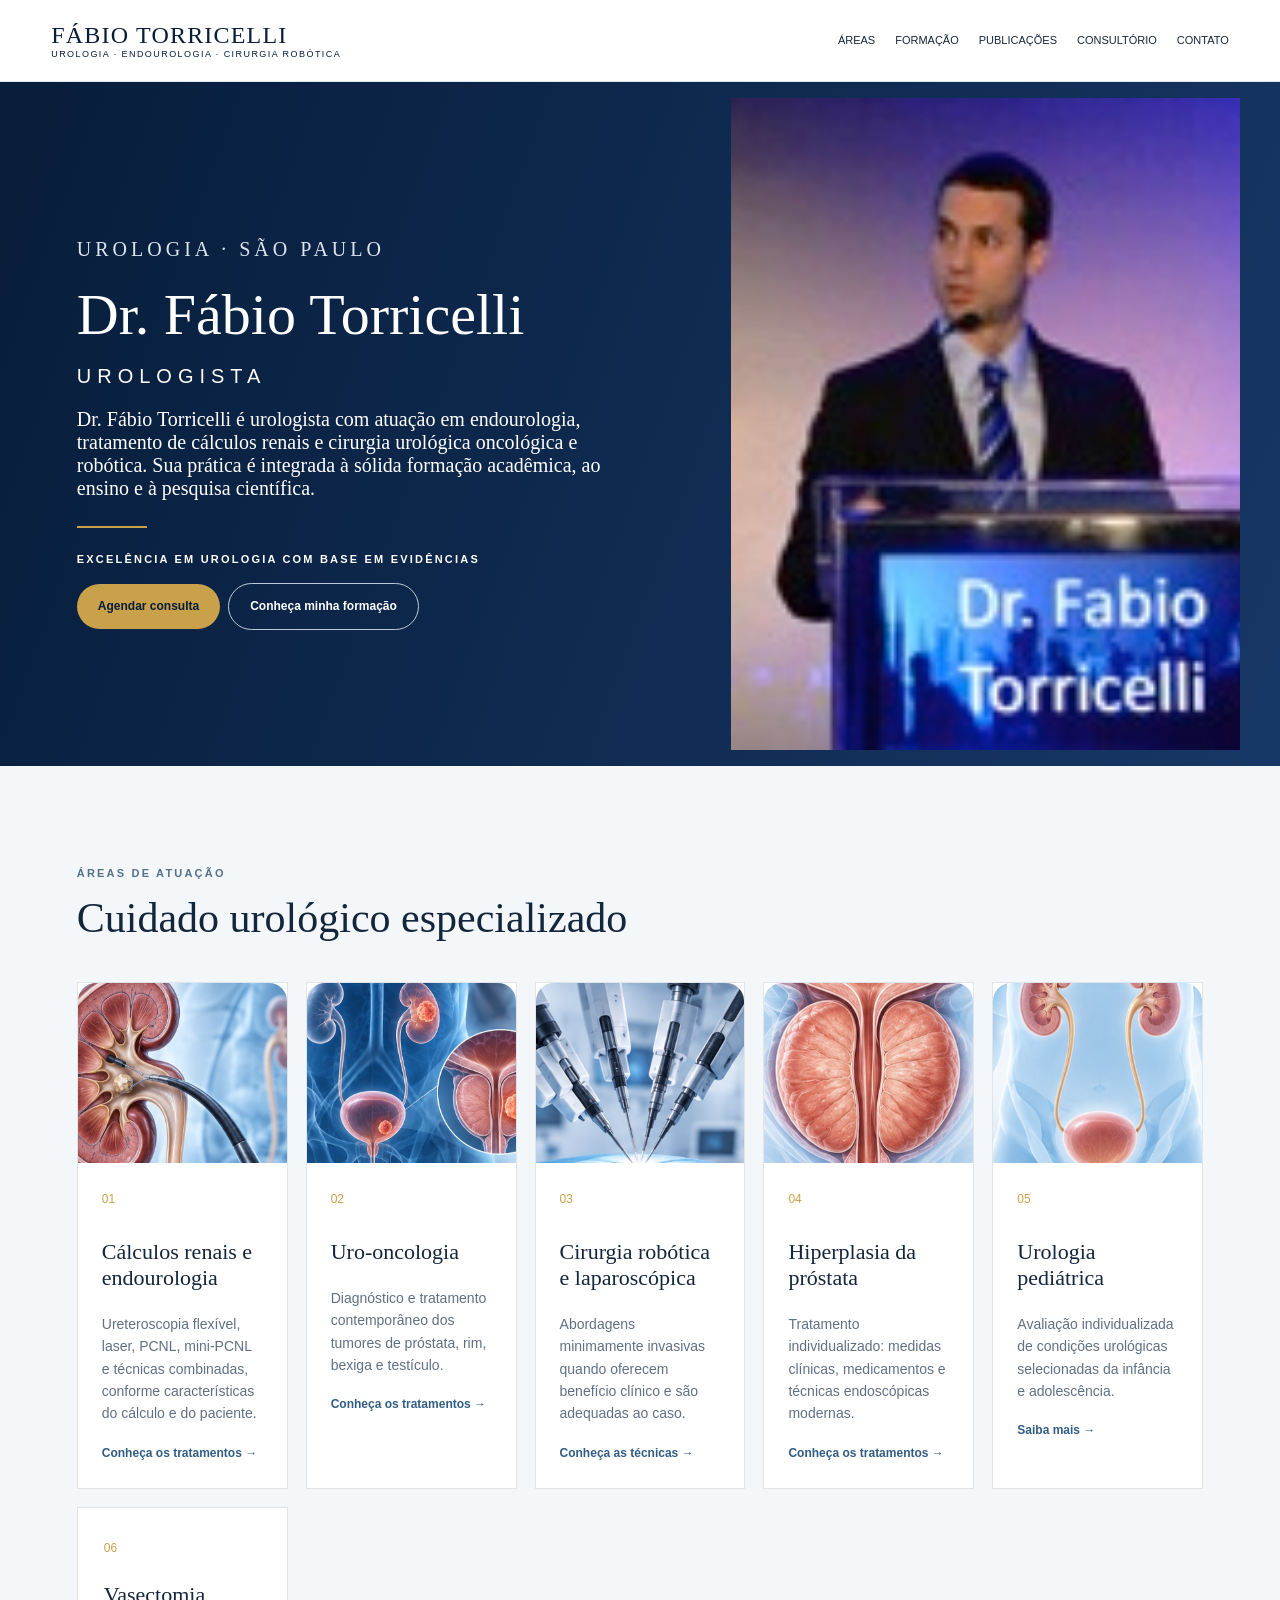
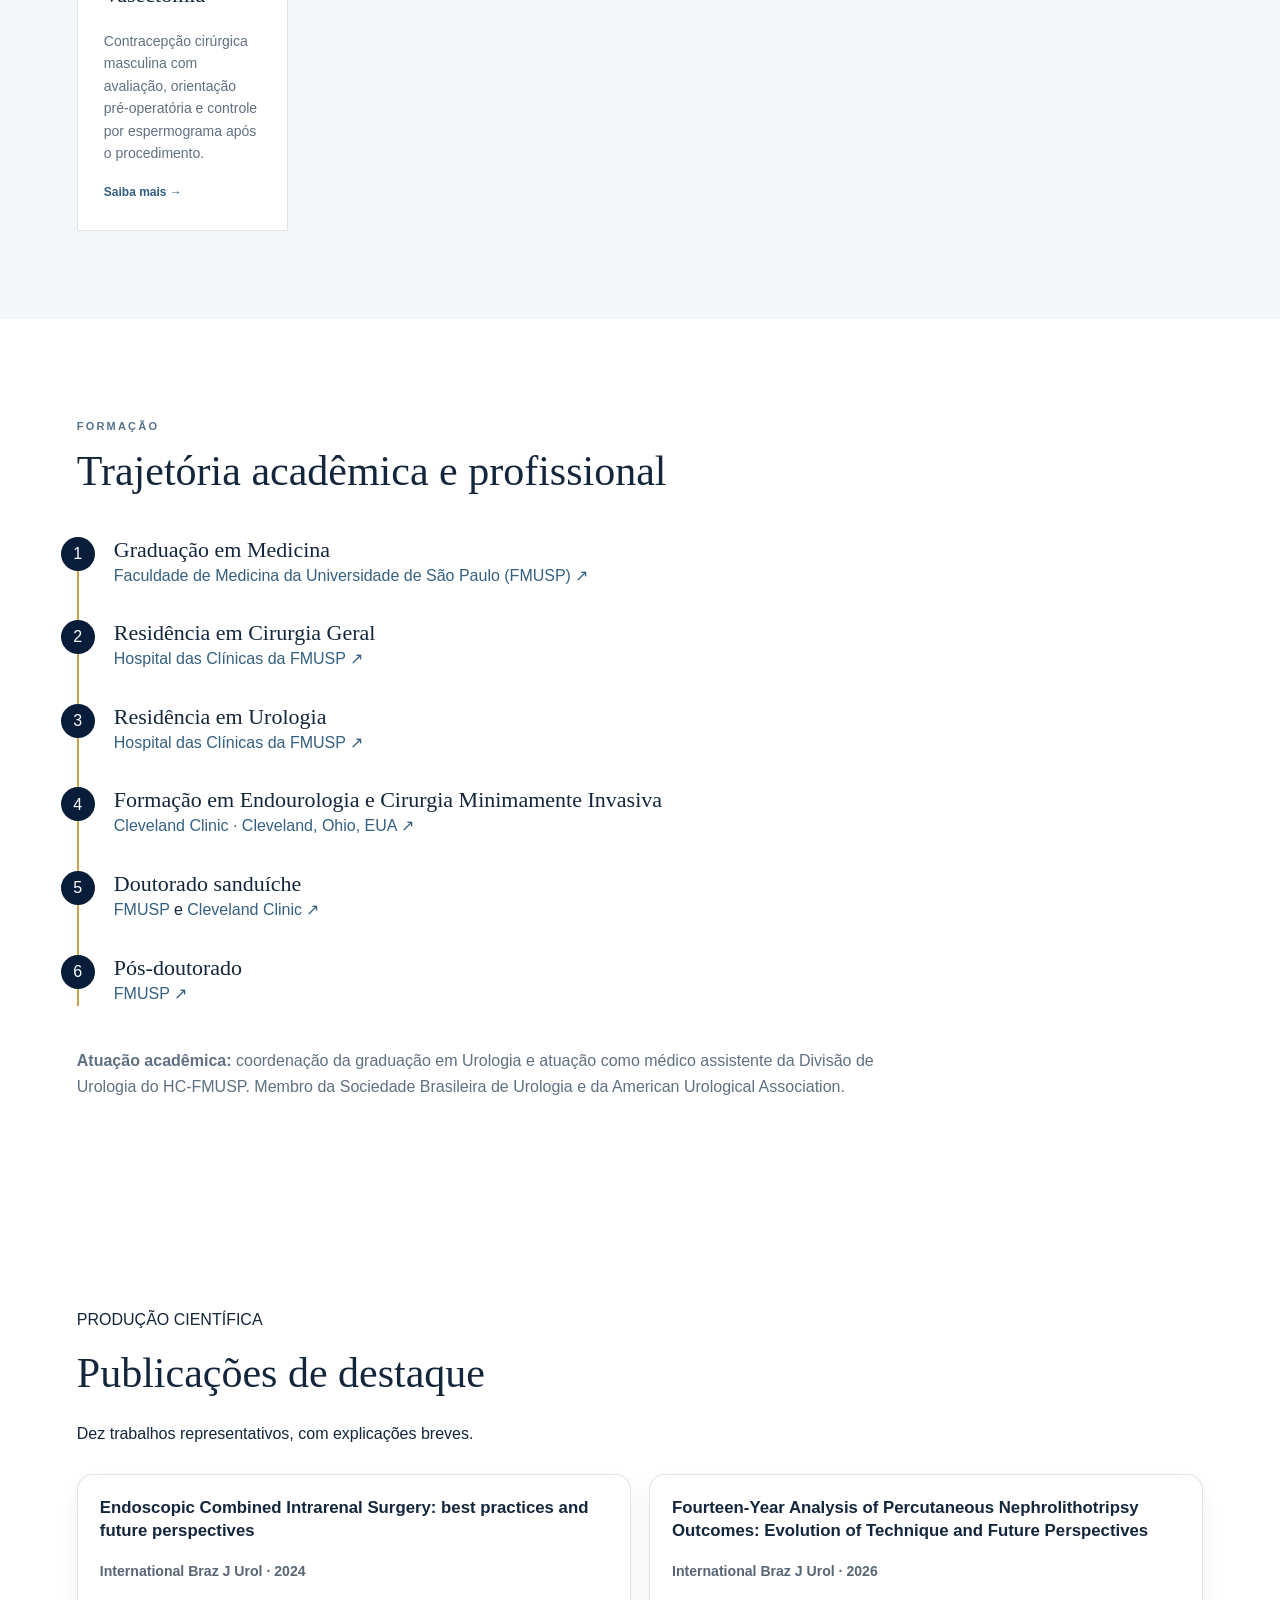
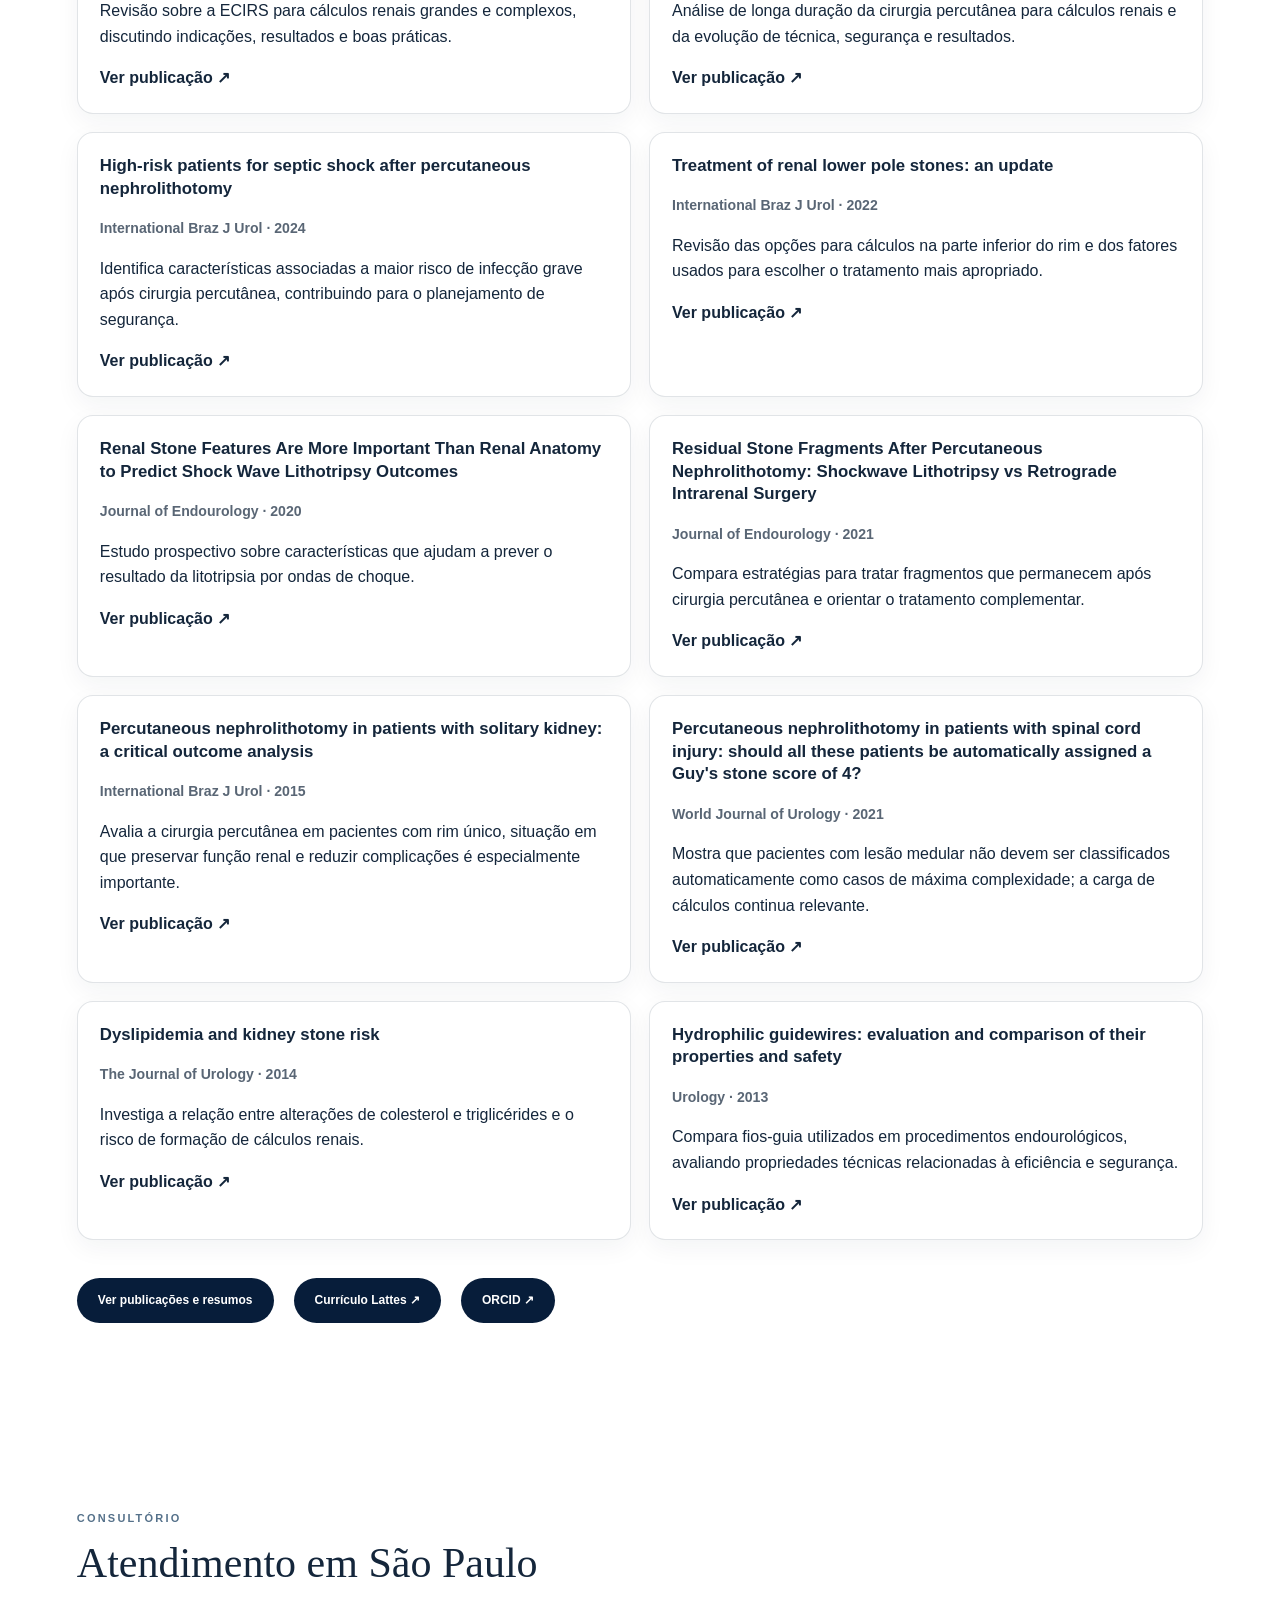
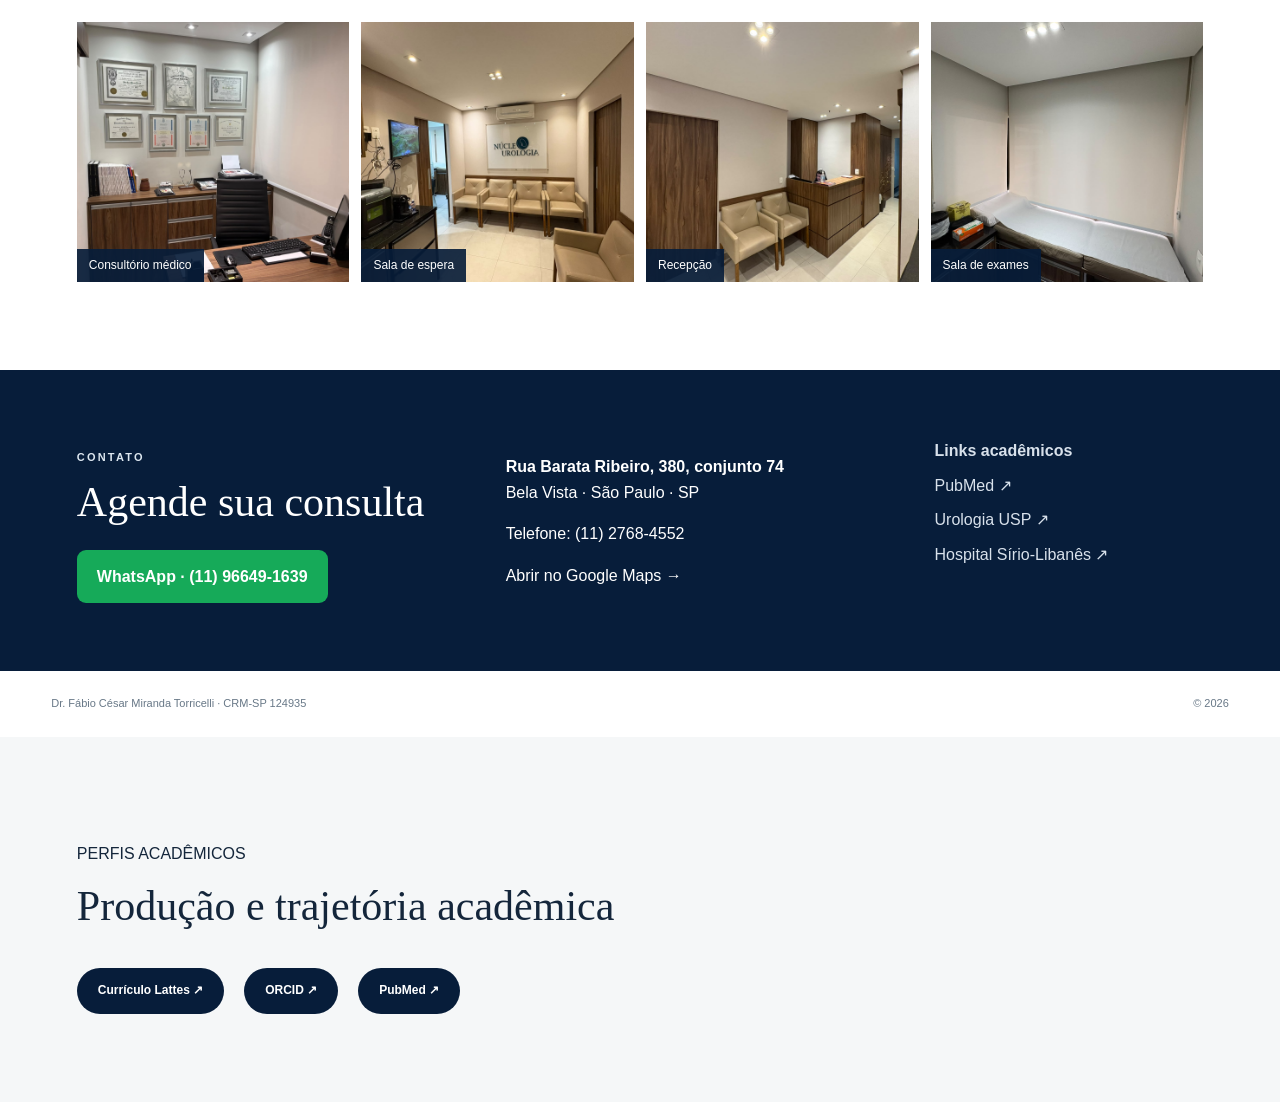
==== commit 9edb8a4b: "Add files via upload" ====
--- a/index.html
+++ b/index.html
@@ -7,6 +7,7 @@
 <a class="card care care-image" href="cirurgia-robotica.html"><img src="assets/area-cirurgia-robotica.jpg" alt="Sistema robótico utilizado em cirurgia minimamente invasiva" loading="lazy"><div class="care-body"><span class="num">03</span><h3>Cirurgia robótica e laparoscópica</h3><p>Abordagens minimamente invasivas quando oferecem benefício clínico e são adequadas ao caso.</p><strong>Conheça as técnicas →</strong></div></a>
 <a class="card care care-image" href="hiperplasia-prostatica.html"><img src="assets/area-hiperplasia-prostata.jpg" alt="Ilustração anatômica da próstata e hiperplasia prostática" loading="lazy"><div class="care-body"><span class="num">04</span><h3>Hiperplasia da próstata</h3><p>Tratamento individualizado: medidas clínicas, medicamentos e técnicas endoscópicas modernas.</p><strong>Conheça os tratamentos →</strong></div></a>
 <a class="card care care-image" href="urologia-pediatrica.html"><img src="assets/area-urologia-pediatrica.jpg" alt="Ilustração do sistema urinário para urologia pediátrica" loading="lazy"><div class="care-body"><span class="num">05</span><h3>Urologia pediátrica</h3><p>Avaliação individualizada de condições urológicas selecionadas da infância e adolescência.</p><strong>Saiba mais →</strong></div></a>
+<a class="card care" href="vasectomia.html"><div class="care-body"><span class="num">06</span><h3>Vasectomia</h3><p>Contracepção cirúrgica masculina com avaliação, orientação pré-operatória e controle por espermograma após o procedimento.</p><strong>Saiba mais →</strong></div></a>
 </div></section>
 <section id="formacao" class="section"><p class="ey">FORMAÇÃO</p><h2>Trajetória acadêmica e profissional</h2><div class="timeline">
 <div class="step"><i>1</i><strong>Graduação em Medicina</strong><a target="_blank" href="https://www.fm.usp.br/">Faculdade de Medicina da Universidade de São Paulo (FMUSP) ↗</a></div>
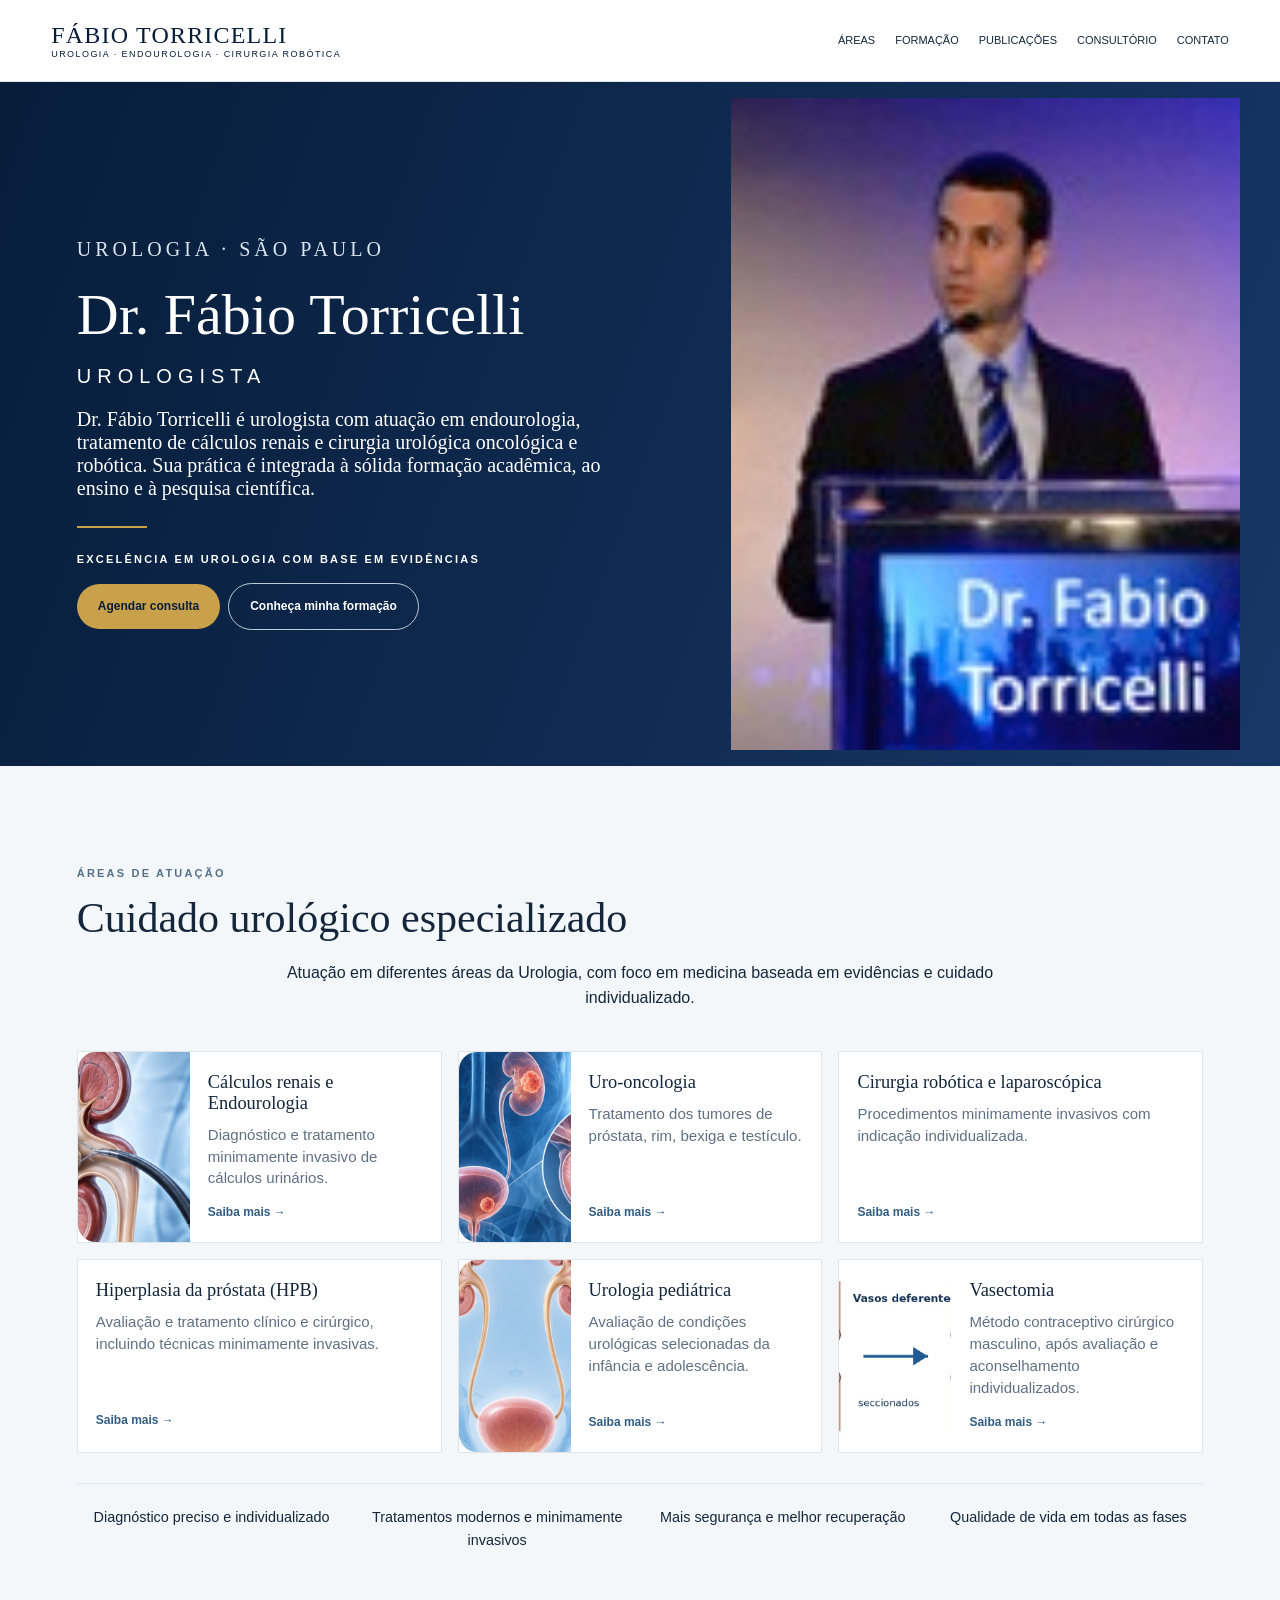
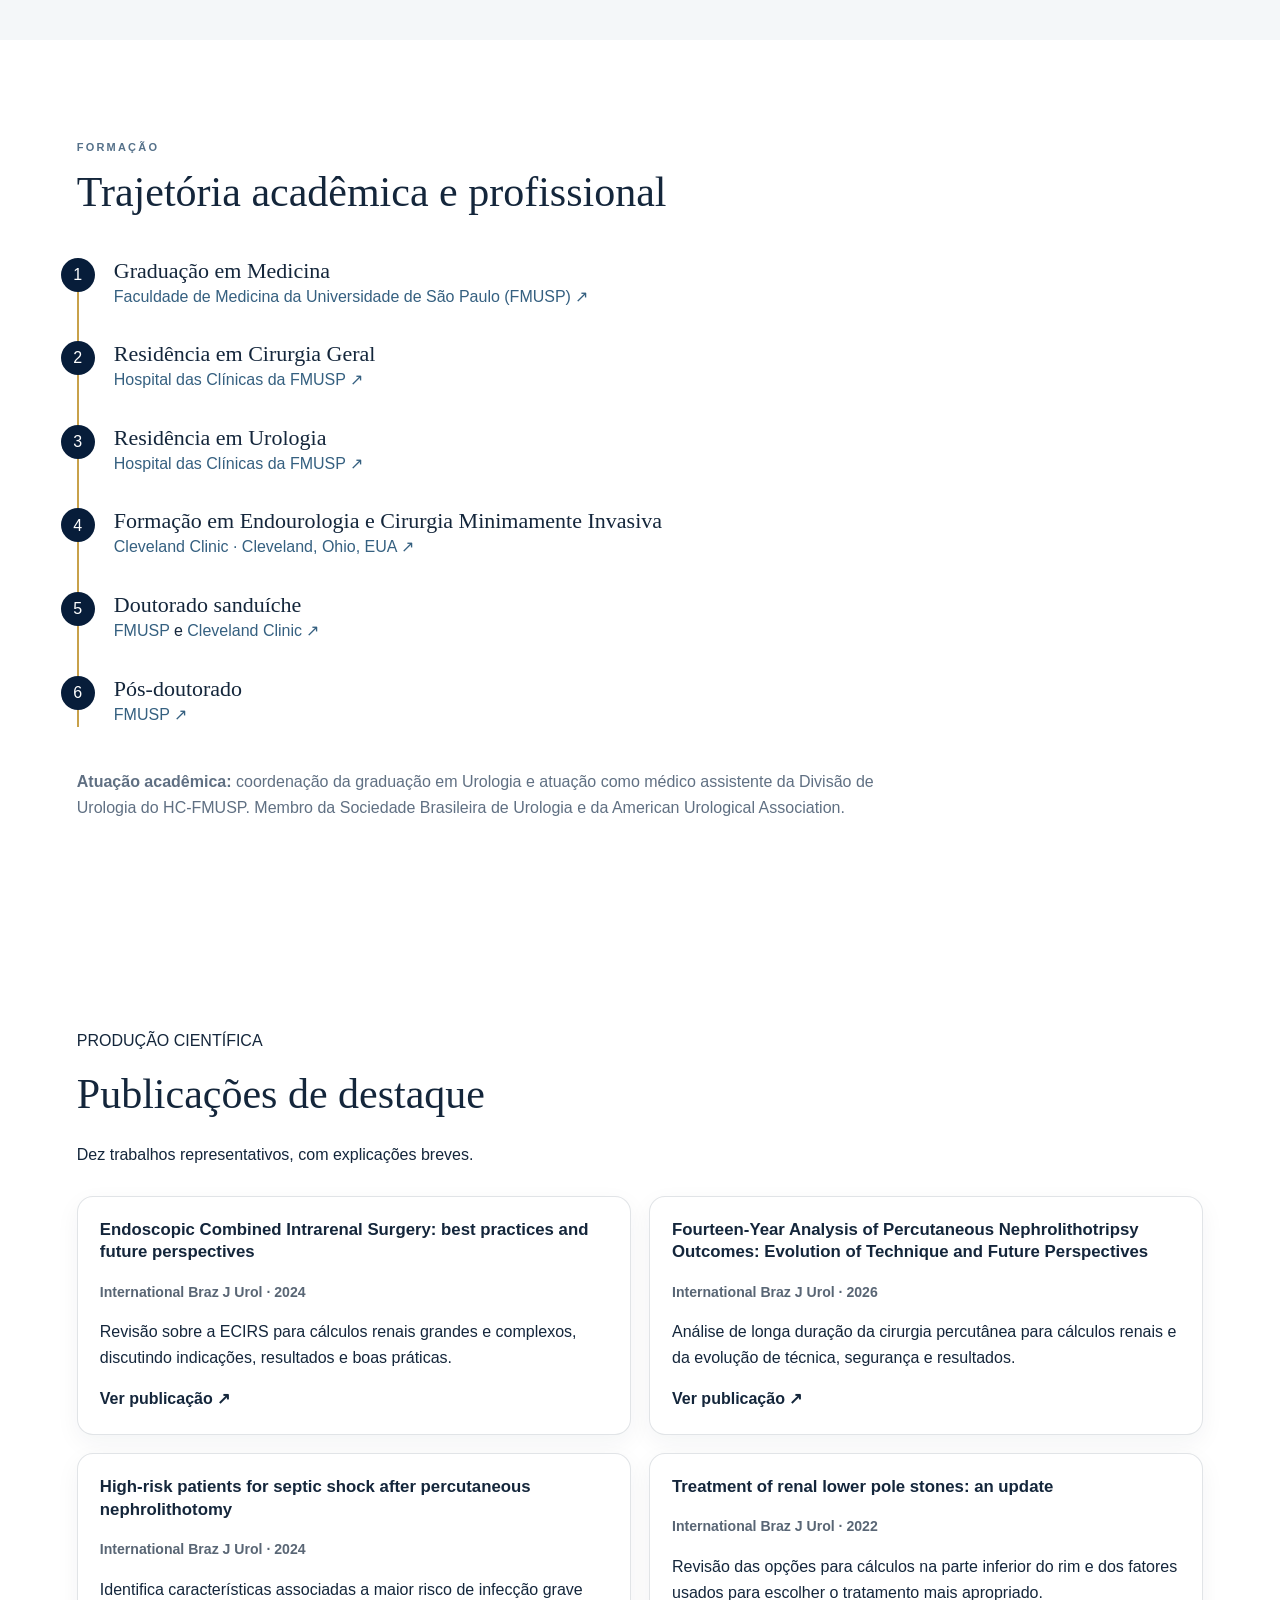
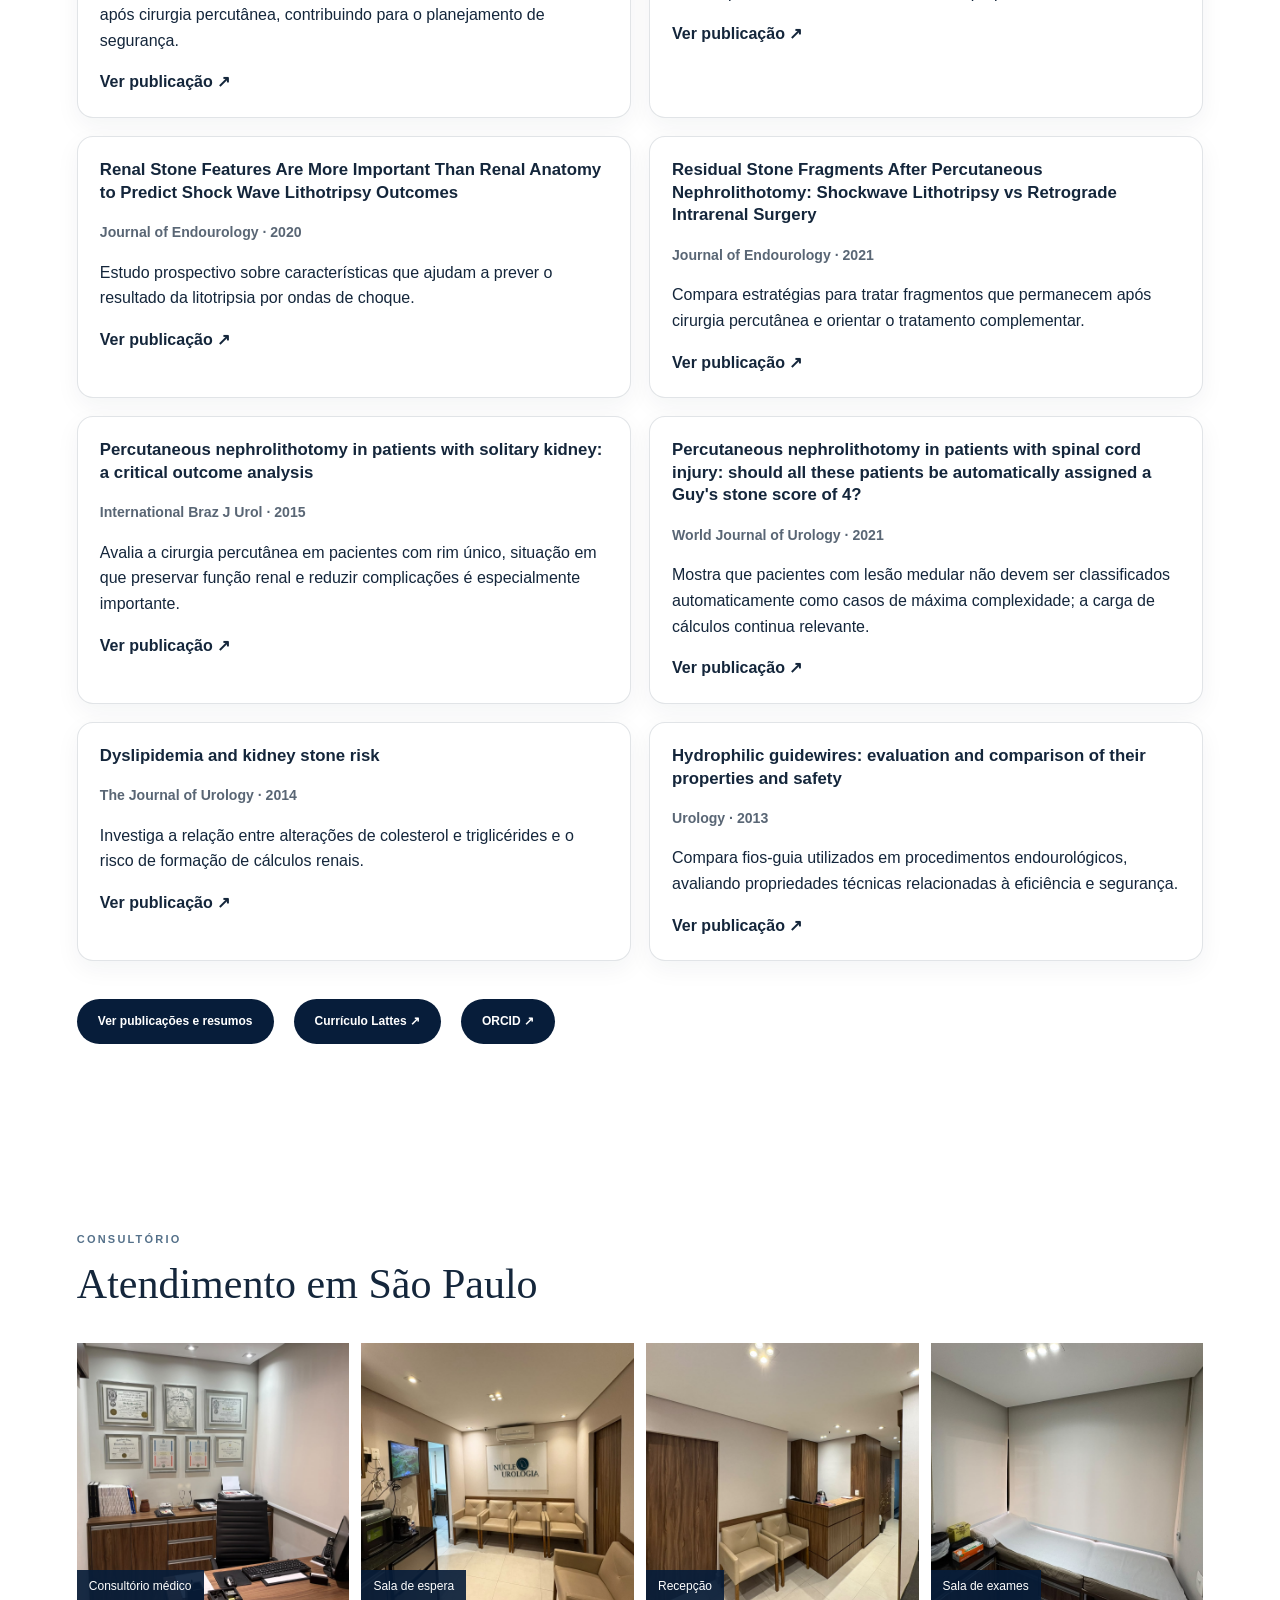
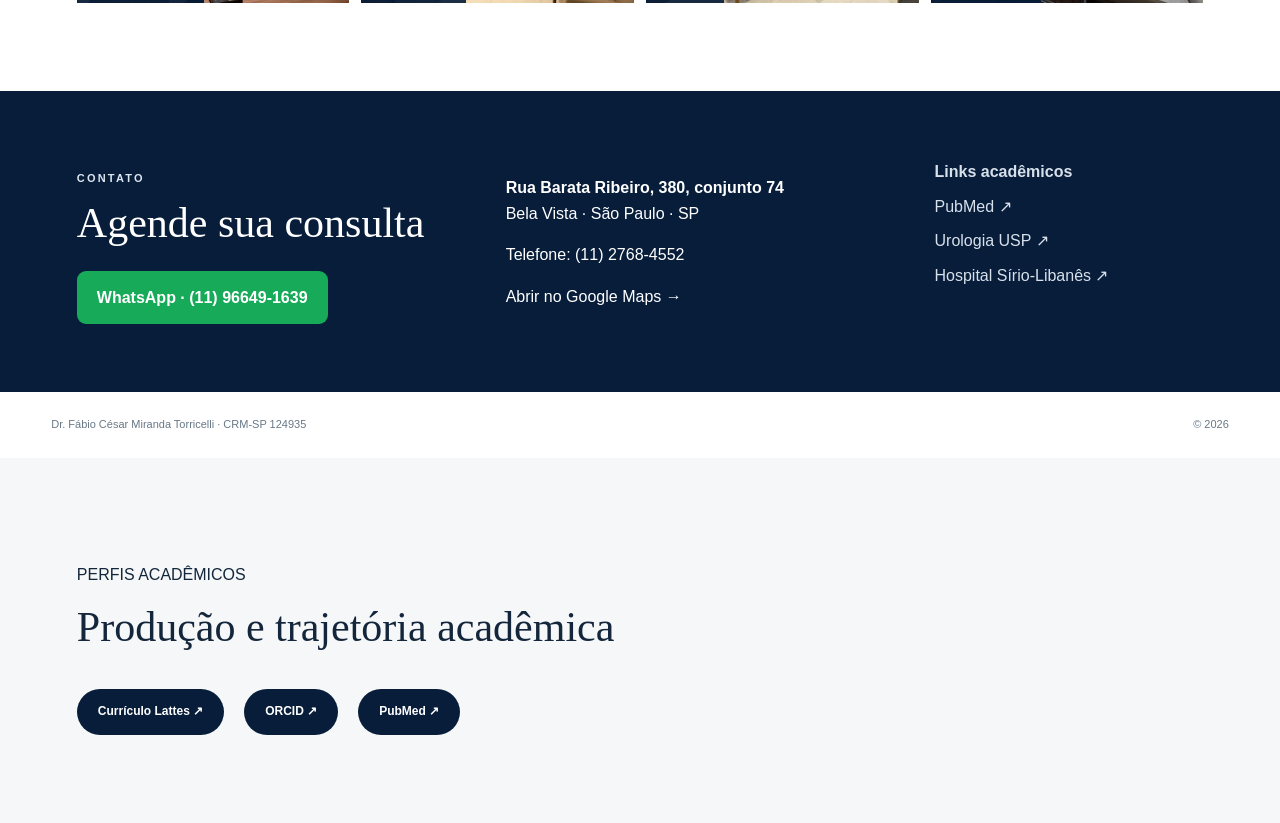
==== commit 000efd43: "Add files via upload" ====
--- a/index.html
+++ b/index.html
@@ -1,14 +1,26 @@
 <!doctype html><html lang="pt-BR"><head><meta charset="utf-8"><meta name="viewport" content="width=device-width,initial-scale=1"><meta name="description" content="Dr. Fábio Torricelli, urologista em São Paulo. Atuação em cálculos renais, endourologia, uro-oncologia, cirurgia robótica, próstata e urologia pediátrica."><title>Dr. Fábio Torricelli | Urologista em São Paulo</title><link rel="canonical" href="https://fabiotorricelli.com.br/"><meta name="robots" content="index,follow,max-image-preview:large"><meta property="og:locale" content="pt_BR"><meta property="og:type" content="website"><meta property="og:site_name" content="Dr. Fábio Torricelli"><meta property="og:title" content="Dr. Fábio Torricelli | Urologista em São Paulo"><meta property="og:description" content="Dr. Fábio Torricelli, urologista em São Paulo com atuação em endourologia, tratamento de cálculos renais, uro-oncologia e cirurgia robótica."><meta property="og:url" content="https://fabiotorricelli.com.br/"><meta property="og:image" content="https://fabiotorricelli.com.br/assets/fabio.jpg"><meta name="twitter:card" content="summary_large_image"><link rel="icon" href="/favicon.svg" type="image/svg+xml"><link rel="stylesheet" href="style.css"><script type="application/ld+json">{"@context":"https://schema.org","@graph":[{"@type":"Person","name":"Fábio César Miranda Torricelli","honorificPrefix":"Dr.","url":"https://fabiotorricelli.com.br/","image":"https://fabiotorricelli.com.br/assets/fabio.jpg","jobTitle":"Urologista","sameAs":["http://lattes.cnpq.br/8539986611140744","https://orcid.org/0000-0002-5845-0894","https://pubmed.ncbi.nlm.nih.gov/?term=Torricelli+FCM%5BAuthor%5D"]},{"@type":"MedicalClinic","name":"Consultório Dr. Fábio Torricelli","url":"https://fabiotorricelli.com.br/","telephone":"+55 11 2768-4552","address":{"@type":"PostalAddress","streetAddress":"Rua Barata Ribeiro, 380, conjunto 74","addressLocality":"São Paulo","addressRegion":"SP","addressCountry":"BR"}}]}</script></head><body>
 <header class="top"><a class="brand" href="#inicio">FÁBIO TORRICELLI<small>UROLOGIA · ENDOUROLOGIA · CIRURGIA ROBÓTICA</small></a><nav><a href="#areas">Áreas</a><a href="#formacao">Formação</a><a href="#publicacoes">Publicações</a><a href="#consultorio">Consultório</a><a href="#contato">Contato</a></nav></header>
 <main><section id="inicio" class="hero"><div class="herocopy"><p class="ey light">UROLOGIA · SÃO PAULO</p><h1>Dr. Fábio Torricelli</h1><h2>Urologista</h2><p>Dr. Fábio Torricelli é urologista com atuação em endourologia, tratamento de cálculos renais e cirurgia urológica oncológica e robótica. Sua prática é integrada à sólida formação acadêmica, ao ensino e à pesquisa científica.</p><div class="line"></div><strong class="tag">EXCELÊNCIA EM UROLOGIA COM BASE EM EVIDÊNCIAS</strong><br><a class="btn" href="#contato">Agendar consulta</a><a class="btn outline" href="#formacao">Conheça minha formação</a></div><figure><img src="assets/fabio.jpg" alt="Dr. Fábio Torricelli em apresentação científica"></figure></section>
-<section id="areas" class="section soft"><p class="ey">ÁREAS DE ATUAÇÃO</p><h2>Cuidado urológico especializado</h2><div class="grid areas">
-<a class="card care care-image" href="calculos-renais.html"><img src="assets/area-calculos-renais.jpg" alt="Ilustração de rim com cálculo renal e ureteroscópio" loading="lazy"><div class="care-body"><span class="num">01</span><h3>Cálculos renais e endourologia</h3><p>Ureteroscopia flexível, laser, PCNL, mini-PCNL e técnicas combinadas, conforme características do cálculo e do paciente.</p><strong>Conheça os tratamentos →</strong></div></a>
-<a class="card care care-image" href="uro-oncologia.html"><img src="assets/area-uro-oncologia.jpg" alt="Ilustração do trato urinário representando tumores urológicos" loading="lazy"><div class="care-body"><span class="num">02</span><h3>Uro-oncologia</h3><p>Diagnóstico e tratamento contemporâneo dos tumores de próstata, rim, bexiga e testículo.</p><strong>Conheça os tratamentos →</strong></div></a>
-<a class="card care care-image" href="cirurgia-robotica.html"><img src="assets/area-cirurgia-robotica.jpg" alt="Sistema robótico utilizado em cirurgia minimamente invasiva" loading="lazy"><div class="care-body"><span class="num">03</span><h3>Cirurgia robótica e laparoscópica</h3><p>Abordagens minimamente invasivas quando oferecem benefício clínico e são adequadas ao caso.</p><strong>Conheça as técnicas →</strong></div></a>
-<a class="card care care-image" href="hiperplasia-prostatica.html"><img src="assets/area-hiperplasia-prostata.jpg" alt="Ilustração anatômica da próstata e hiperplasia prostática" loading="lazy"><div class="care-body"><span class="num">04</span><h3>Hiperplasia da próstata</h3><p>Tratamento individualizado: medidas clínicas, medicamentos e técnicas endoscópicas modernas.</p><strong>Conheça os tratamentos →</strong></div></a>
-<a class="card care care-image" href="urologia-pediatrica.html"><img src="assets/area-urologia-pediatrica.jpg" alt="Ilustração do sistema urinário para urologia pediátrica" loading="lazy"><div class="care-body"><span class="num">05</span><h3>Urologia pediátrica</h3><p>Avaliação individualizada de condições urológicas selecionadas da infância e adolescência.</p><strong>Saiba mais →</strong></div></a>
-<a class="card care" href="vasectomia.html"><div class="care-body"><span class="num">06</span><h3>Vasectomia</h3><p>Contracepção cirúrgica masculina com avaliação, orientação pré-operatória e controle por espermograma após o procedimento.</p><strong>Saiba mais →</strong></div></a>
-</div></section>
+<section id="areas" class="section soft">
+<p class="ey">ÁREAS DE ATUAÇÃO</p>
+<h2>Cuidado urológico especializado</h2>
+<p class="areas-intro">Atuação em diferentes áreas da Urologia, com foco em medicina baseada em evidências e cuidado individualizado.</p>
+<div class="grid areas areas-final">
+<a class="card care care-compact" href="calculos-renais.html">
+<img src="assets/area-calculos-renais.jpg" alt="Ilustração de rim com cálculo renal e ureteroscópio" loading="lazy"><div class="care-body"><h3>Cálculos renais e Endourologia</h3><p>Diagnóstico e tratamento minimamente invasivo de cálculos urinários.</p><strong>Saiba mais →</strong></div></a>
+<a class="card care care-compact" href="uro-oncologia.html">
+<img src="assets/area-uro-oncologia.jpg" alt="Ilustração do trato urinário e tumores urológicos" loading="lazy"><div class="care-body"><h3>Uro-oncologia</h3><p>Tratamento dos tumores de próstata, rim, bexiga e testículo.</p><strong>Saiba mais →</strong></div></a>
+<a class="card care care-compact no-image" href="cirurgia-robotica.html">
+<div class="care-body"><h3>Cirurgia robótica e laparoscópica</h3><p>Procedimentos minimamente invasivos com indicação individualizada.</p><strong>Saiba mais →</strong></div></a>
+<a class="card care care-compact no-image" href="hiperplasia-prostatica.html">
+<div class="care-body"><h3>Hiperplasia da próstata (HPB)</h3><p>Avaliação e tratamento clínico e cirúrgico, incluindo técnicas minimamente invasivas.</p><strong>Saiba mais →</strong></div></a>
+<a class="card care care-compact" href="urologia-pediatrica.html">
+<img src="assets/area-urologia-pediatrica.jpg" alt="Ilustração do sistema urinário em contexto pediátrico" loading="lazy"><div class="care-body"><h3>Urologia pediátrica</h3><p>Avaliação de condições urológicas selecionadas da infância e adolescência.</p><strong>Saiba mais →</strong></div></a>
+<a class="card care care-compact" href="vasectomia.html">
+<img src="assets/area-vasectomia.jpg" alt="Esquema ilustrativo da vasectomia" loading="lazy"><div class="care-body"><h3>Vasectomia</h3><p>Método contraceptivo cirúrgico masculino, após avaliação e aconselhamento individualizados.</p><strong>Saiba mais →</strong></div></a>
+</div>
+<div class="urology-values"><span>Diagnóstico preciso e individualizado</span><span>Tratamentos modernos e minimamente invasivos</span><span>Mais segurança e melhor recuperação</span><span>Qualidade de vida em todas as fases</span></div>
+</section>
 <section id="formacao" class="section"><p class="ey">FORMAÇÃO</p><h2>Trajetória acadêmica e profissional</h2><div class="timeline">
 <div class="step"><i>1</i><strong>Graduação em Medicina</strong><a target="_blank" href="https://www.fm.usp.br/">Faculdade de Medicina da Universidade de São Paulo (FMUSP) ↗</a></div>
 <div class="step"><i>2</i><strong>Residência em Cirurgia Geral</strong><a target="_blank" href="https://www.hc.fm.usp.br/">Hospital das Clínicas da FMUSP ↗</a></div>
--- a/style.css
+++ b/style.css
@@ -19,3 +19,18 @@
 .care-image .care-body{padding:22px 24px 24px}
 .care-image .num{display:inline-block;margin-bottom:8px}
 @media(max-width:700px){.care-image>img{height:200px}}
+
+/* VERSÃO FINAL — áreas compactas */
+.areas-intro{max-width:760px;margin:-6px auto 28px;text-align:center;color:var(--muted)}
+.areas-final{grid-template-columns:repeat(3,minmax(0,1fr));gap:16px}
+.care-compact{padding:0;overflow:hidden;display:grid;grid-template-columns:112px 1fr;min-height:190px;align-items:stretch}
+.care-compact>img{width:112px;height:100%;min-height:190px;object-fit:cover;border-radius:18px 0 0 18px}
+.care-compact .care-body{padding:20px 18px;display:flex;flex-direction:column}
+.care-compact h3{font-size:1.15rem;margin:0 0 10px}
+.care-compact p{font-size:.94rem;line-height:1.45;margin:0 0 14px}
+.care-compact strong{margin-top:auto}
+.care-compact.no-image{display:block}
+.care-compact.no-image .care-body{min-height:190px}
+.urology-values{margin-top:30px;padding-top:22px;border-top:1px solid #d9e4ef;display:grid;grid-template-columns:repeat(4,1fr);gap:16px;text-align:center;font-size:.9rem;color:var(--navy)}
+@media(max-width:900px){.areas-final{grid-template-columns:repeat(2,1fr)}.urology-values{grid-template-columns:repeat(2,1fr)}}
+@media(max-width:620px){.areas-final{grid-template-columns:1fr}.care-compact{grid-template-columns:100px 1fr}.care-compact>img{width:100px}.urology-values{grid-template-columns:1fr}}
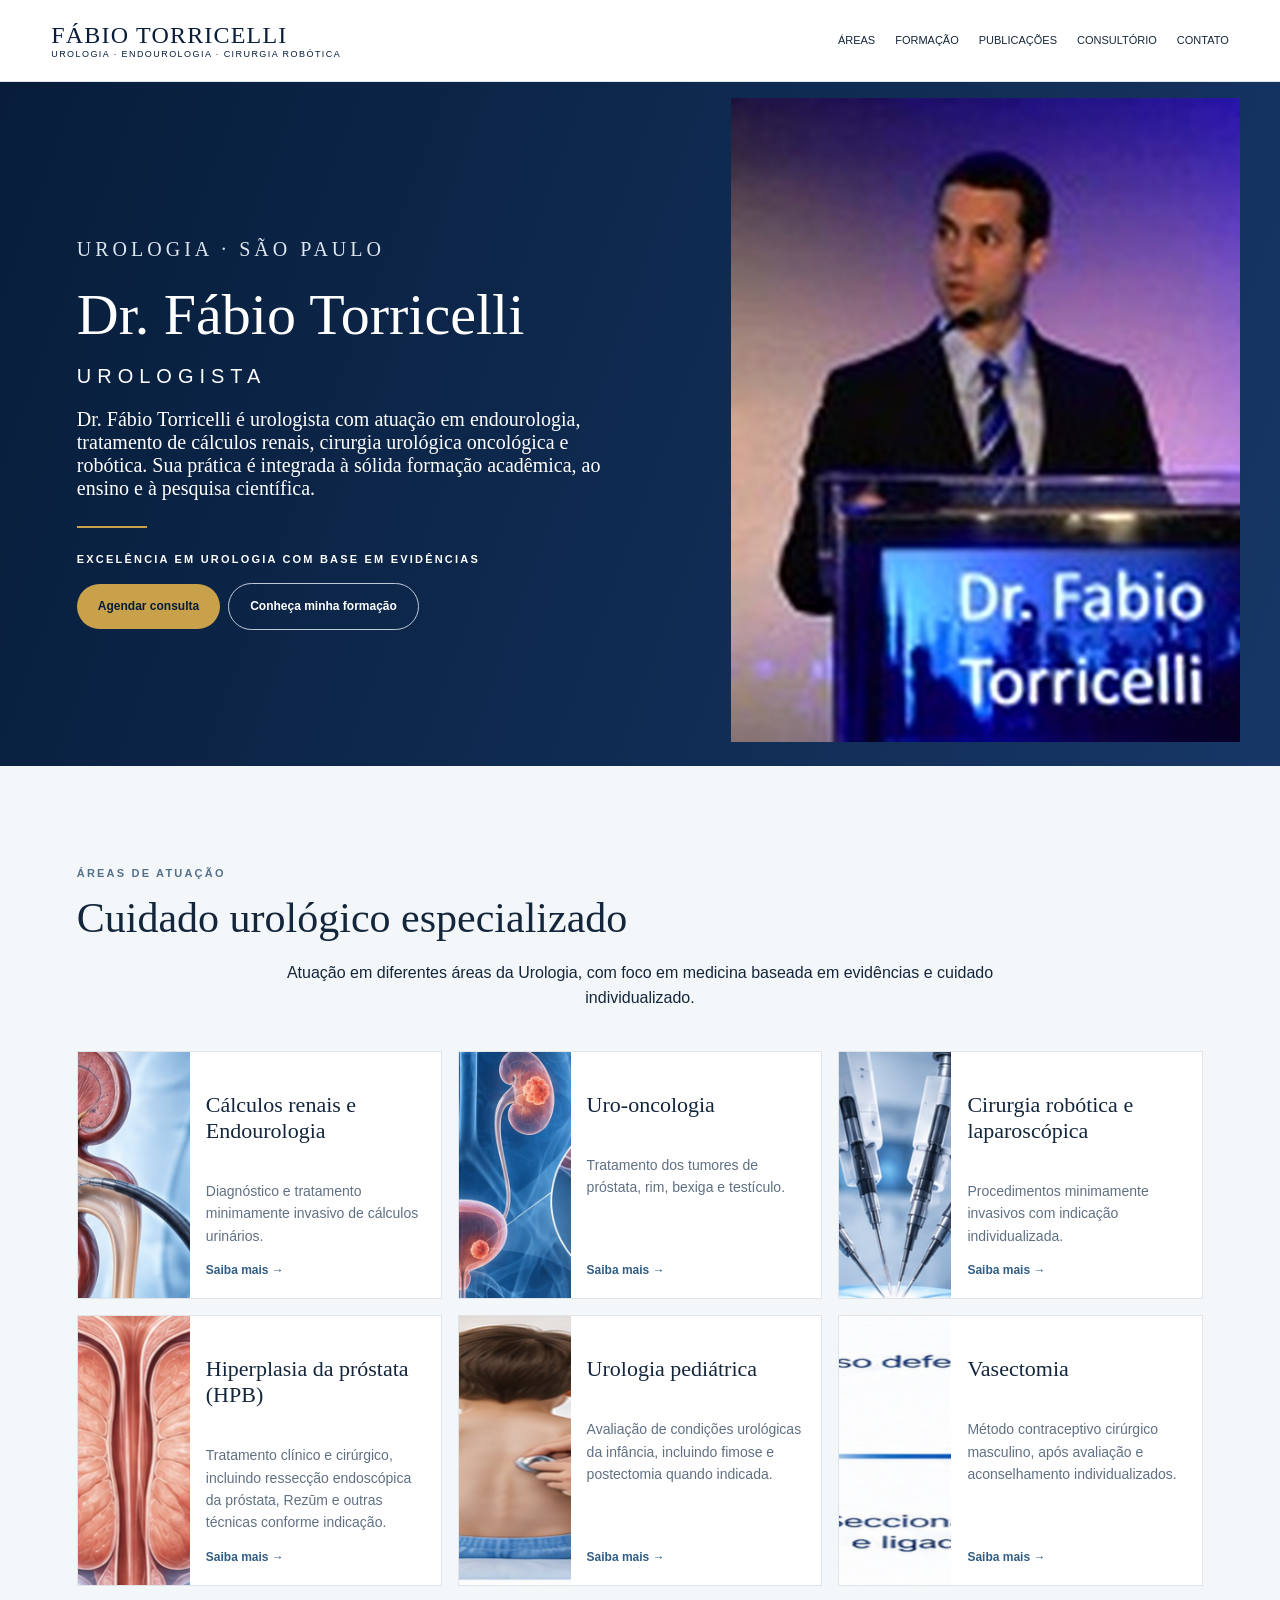
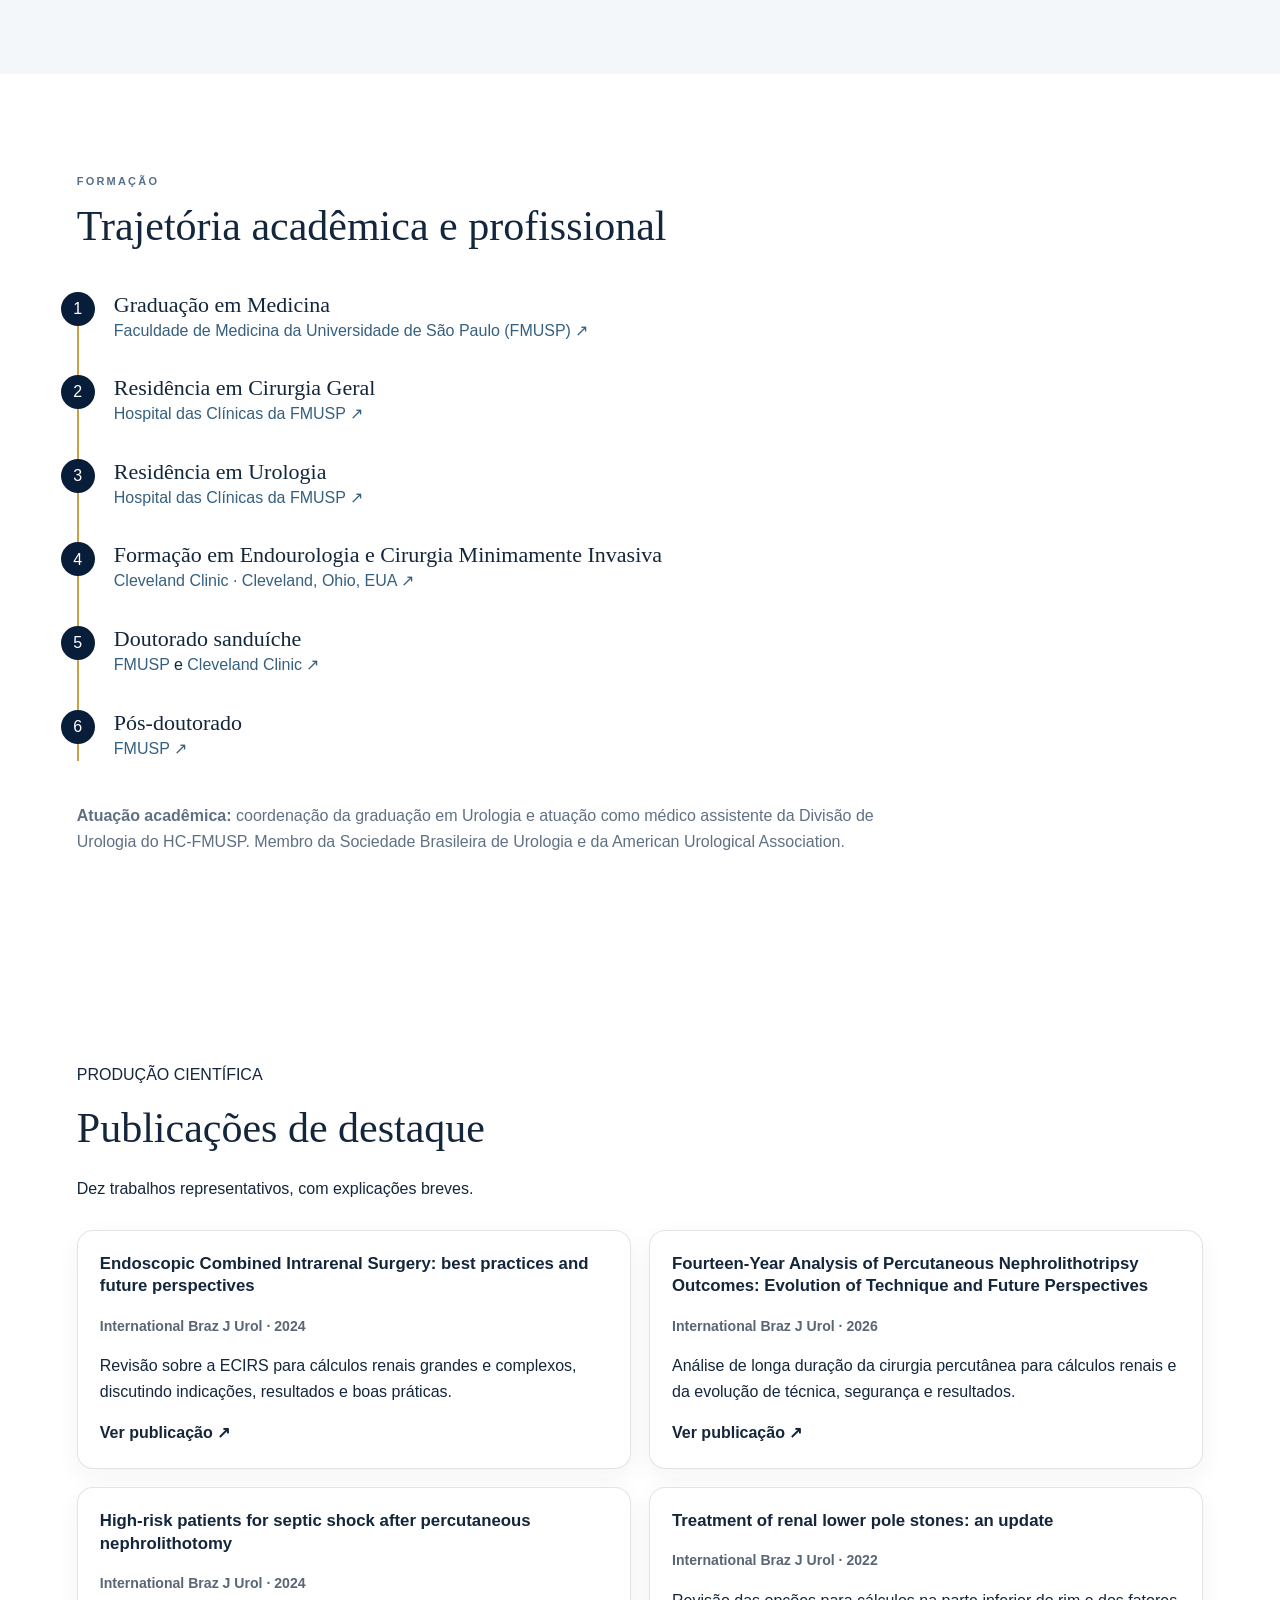
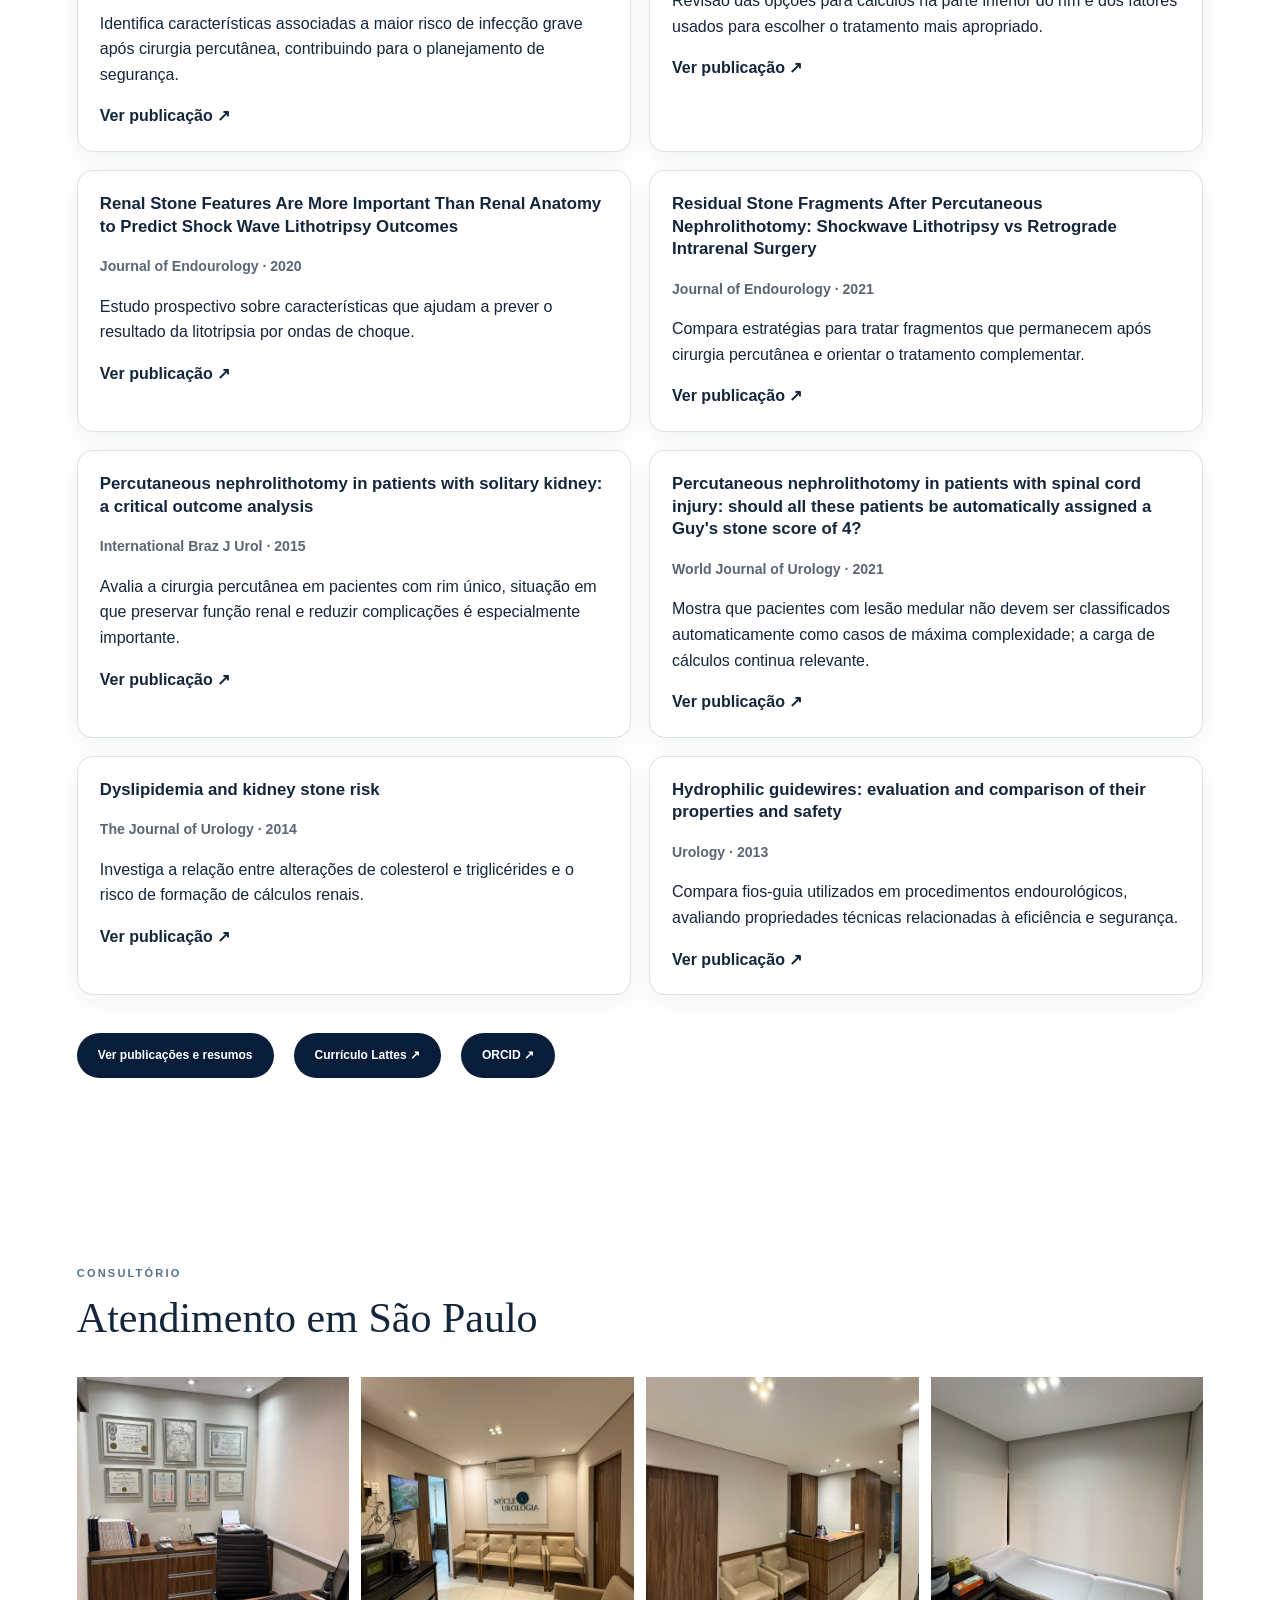
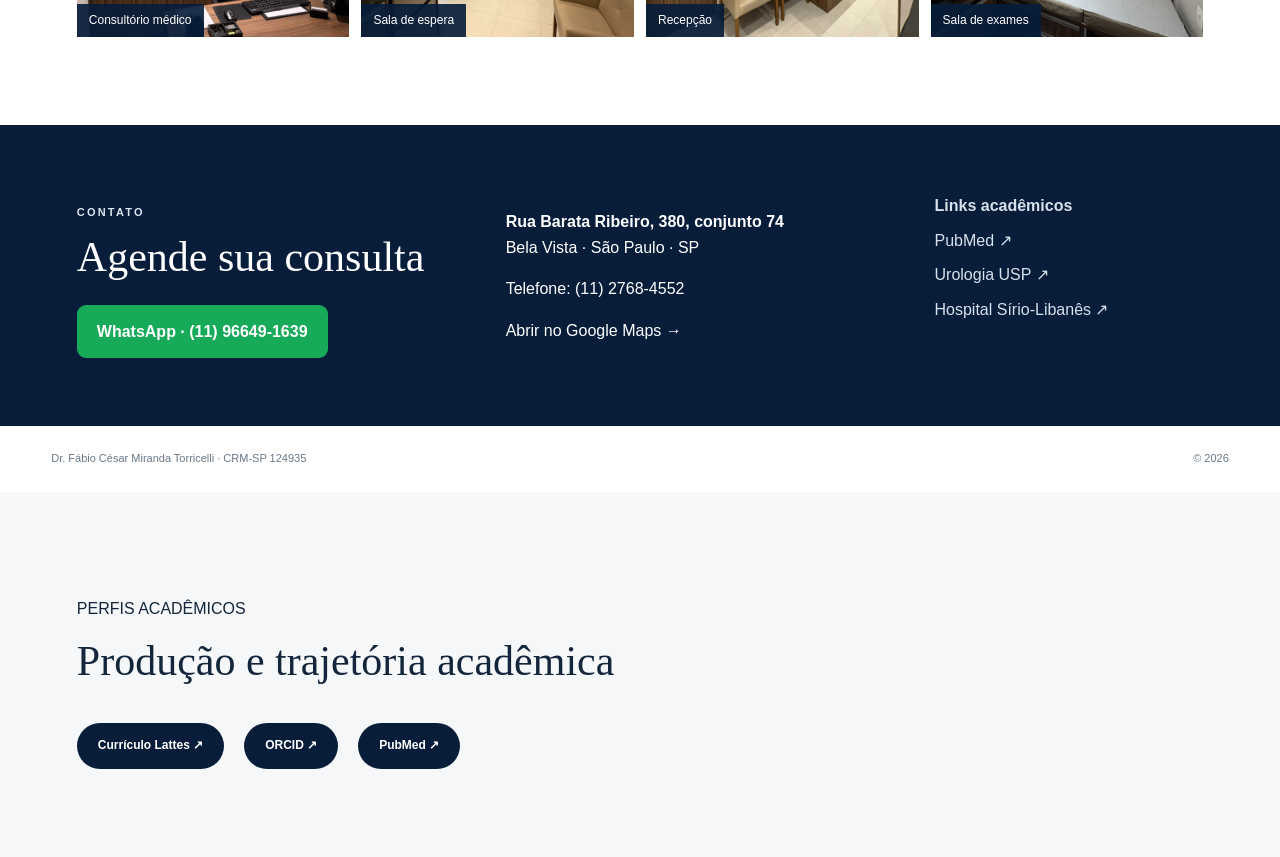
==== commit cba7e1a6: "Add files via upload" ====
--- a/index.html
+++ b/index.html
@@ -1,26 +1,7 @@
 <!doctype html><html lang="pt-BR"><head><meta charset="utf-8"><meta name="viewport" content="width=device-width,initial-scale=1"><meta name="description" content="Dr. Fábio Torricelli, urologista em São Paulo. Atuação em cálculos renais, endourologia, uro-oncologia, cirurgia robótica, próstata e urologia pediátrica."><title>Dr. Fábio Torricelli | Urologista em São Paulo</title><link rel="canonical" href="https://fabiotorricelli.com.br/"><meta name="robots" content="index,follow,max-image-preview:large"><meta property="og:locale" content="pt_BR"><meta property="og:type" content="website"><meta property="og:site_name" content="Dr. Fábio Torricelli"><meta property="og:title" content="Dr. Fábio Torricelli | Urologista em São Paulo"><meta property="og:description" content="Dr. Fábio Torricelli, urologista em São Paulo com atuação em endourologia, tratamento de cálculos renais, uro-oncologia e cirurgia robótica."><meta property="og:url" content="https://fabiotorricelli.com.br/"><meta property="og:image" content="https://fabiotorricelli.com.br/assets/fabio.jpg"><meta name="twitter:card" content="summary_large_image"><link rel="icon" href="/favicon.svg" type="image/svg+xml"><link rel="stylesheet" href="style.css"><script type="application/ld+json">{"@context":"https://schema.org","@graph":[{"@type":"Person","name":"Fábio César Miranda Torricelli","honorificPrefix":"Dr.","url":"https://fabiotorricelli.com.br/","image":"https://fabiotorricelli.com.br/assets/fabio.jpg","jobTitle":"Urologista","sameAs":["http://lattes.cnpq.br/8539986611140744","https://orcid.org/0000-0002-5845-0894","https://pubmed.ncbi.nlm.nih.gov/?term=Torricelli+FCM%5BAuthor%5D"]},{"@type":"MedicalClinic","name":"Consultório Dr. Fábio Torricelli","url":"https://fabiotorricelli.com.br/","telephone":"+55 11 2768-4552","address":{"@type":"PostalAddress","streetAddress":"Rua Barata Ribeiro, 380, conjunto 74","addressLocality":"São Paulo","addressRegion":"SP","addressCountry":"BR"}}]}</script></head><body>
 <header class="top"><a class="brand" href="#inicio">FÁBIO TORRICELLI<small>UROLOGIA · ENDOUROLOGIA · CIRURGIA ROBÓTICA</small></a><nav><a href="#areas">Áreas</a><a href="#formacao">Formação</a><a href="#publicacoes">Publicações</a><a href="#consultorio">Consultório</a><a href="#contato">Contato</a></nav></header>
-<main><section id="inicio" class="hero"><div class="herocopy"><p class="ey light">UROLOGIA · SÃO PAULO</p><h1>Dr. Fábio Torricelli</h1><h2>Urologista</h2><p>Dr. Fábio Torricelli é urologista com atuação em endourologia, tratamento de cálculos renais e cirurgia urológica oncológica e robótica. Sua prática é integrada à sólida formação acadêmica, ao ensino e à pesquisa científica.</p><div class="line"></div><strong class="tag">EXCELÊNCIA EM UROLOGIA COM BASE EM EVIDÊNCIAS</strong><br><a class="btn" href="#contato">Agendar consulta</a><a class="btn outline" href="#formacao">Conheça minha formação</a></div><figure><img src="assets/fabio.jpg" alt="Dr. Fábio Torricelli em apresentação científica"></figure></section>
-<section id="areas" class="section soft">
-<p class="ey">ÁREAS DE ATUAÇÃO</p>
-<h2>Cuidado urológico especializado</h2>
-<p class="areas-intro">Atuação em diferentes áreas da Urologia, com foco em medicina baseada em evidências e cuidado individualizado.</p>
-<div class="grid areas areas-final">
-<a class="card care care-compact" href="calculos-renais.html">
-<img src="assets/area-calculos-renais.jpg" alt="Ilustração de rim com cálculo renal e ureteroscópio" loading="lazy"><div class="care-body"><h3>Cálculos renais e Endourologia</h3><p>Diagnóstico e tratamento minimamente invasivo de cálculos urinários.</p><strong>Saiba mais →</strong></div></a>
-<a class="card care care-compact" href="uro-oncologia.html">
-<img src="assets/area-uro-oncologia.jpg" alt="Ilustração do trato urinário e tumores urológicos" loading="lazy"><div class="care-body"><h3>Uro-oncologia</h3><p>Tratamento dos tumores de próstata, rim, bexiga e testículo.</p><strong>Saiba mais →</strong></div></a>
-<a class="card care care-compact no-image" href="cirurgia-robotica.html">
-<div class="care-body"><h3>Cirurgia robótica e laparoscópica</h3><p>Procedimentos minimamente invasivos com indicação individualizada.</p><strong>Saiba mais →</strong></div></a>
-<a class="card care care-compact no-image" href="hiperplasia-prostatica.html">
-<div class="care-body"><h3>Hiperplasia da próstata (HPB)</h3><p>Avaliação e tratamento clínico e cirúrgico, incluindo técnicas minimamente invasivas.</p><strong>Saiba mais →</strong></div></a>
-<a class="card care care-compact" href="urologia-pediatrica.html">
-<img src="assets/area-urologia-pediatrica.jpg" alt="Ilustração do sistema urinário em contexto pediátrico" loading="lazy"><div class="care-body"><h3>Urologia pediátrica</h3><p>Avaliação de condições urológicas selecionadas da infância e adolescência.</p><strong>Saiba mais →</strong></div></a>
-<a class="card care care-compact" href="vasectomia.html">
-<img src="assets/area-vasectomia.jpg" alt="Esquema ilustrativo da vasectomia" loading="lazy"><div class="care-body"><h3>Vasectomia</h3><p>Método contraceptivo cirúrgico masculino, após avaliação e aconselhamento individualizados.</p><strong>Saiba mais →</strong></div></a>
-</div>
-<div class="urology-values"><span>Diagnóstico preciso e individualizado</span><span>Tratamentos modernos e minimamente invasivos</span><span>Mais segurança e melhor recuperação</span><span>Qualidade de vida em todas as fases</span></div>
-</section>
+<main><section id="inicio" class="hero"><div class="herocopy"><p class="ey light">UROLOGIA · SÃO PAULO</p><h1>Dr. Fábio Torricelli</h1><h2>Urologista</h2><p>Dr. Fábio Torricelli é urologista com atuação em endourologia, tratamento de cálculos renais, cirurgia urológica oncológica e robótica. Sua prática é integrada à sólida formação acadêmica, ao ensino e à pesquisa científica.</p><div class="line"></div><strong class="tag">EXCELÊNCIA EM UROLOGIA COM BASE EM EVIDÊNCIAS</strong><br><a class="btn" href="#contato">Agendar consulta</a><a class="btn outline" href="#formacao">Conheça minha formação</a></div><figure><img src="assets/fabio.jpg" alt="Dr. Fábio Torricelli em apresentação científica"></figure></section>
+<section id="areas" class="section soft"><p class="ey">ÁREAS DE ATUAÇÃO</p><h2>Cuidado urológico especializado</h2><p class="areas-intro">Atuação em diferentes áreas da Urologia, com foco em medicina baseada em evidências e cuidado individualizado.</p><div class="grid areas areas-final"><a class="card care care-compact" href="calculos-renais.html"><img src="assets/area-calculos-renais.jpg" alt="Cálculos renais e Endourologia" loading="lazy"><div class="care-body"><h3>Cálculos renais e Endourologia</h3><p>Diagnóstico e tratamento minimamente invasivo de cálculos urinários.</p><strong>Saiba mais →</strong></div></a><a class="card care care-compact" href="uro-oncologia.html"><img src="assets/area-uro-oncologia.jpg" alt="Uro-oncologia" loading="lazy"><div class="care-body"><h3>Uro-oncologia</h3><p>Tratamento dos tumores de próstata, rim, bexiga e testículo.</p><strong>Saiba mais →</strong></div></a><a class="card care care-compact" href="cirurgia-robotica.html"><img src="assets/area-cirurgia-robotica.jpg" alt="Cirurgia robótica e laparoscópica" loading="lazy"><div class="care-body"><h3>Cirurgia robótica e laparoscópica</h3><p>Procedimentos minimamente invasivos com indicação individualizada.</p><strong>Saiba mais →</strong></div></a><a class="card care care-compact" href="hiperplasia-prostatica.html"><img src="assets/area-hiperplasia-prostata.jpg" alt="Hiperplasia da próstata (HPB)" loading="lazy"><div class="care-body"><h3>Hiperplasia da próstata (HPB)</h3><p>Tratamento clínico e cirúrgico, incluindo ressecção endoscópica da próstata, Rezūm e outras técnicas conforme indicação.</p><strong>Saiba mais →</strong></div></a><a class="card care care-compact" href="urologia-pediatrica.html"><img src="assets/area-urologia-pediatrica.jpg" alt="Urologia pediátrica" loading="lazy"><div class="care-body"><h3>Urologia pediátrica</h3><p>Avaliação de condições urológicas da infância, incluindo fimose e postectomia quando indicada.</p><strong>Saiba mais →</strong></div></a><a class="card care care-compact" href="vasectomia.html"><img src="assets/area-vasectomia.jpg" alt="Vasectomia" loading="lazy"><div class="care-body"><h3>Vasectomia</h3><p>Método contraceptivo cirúrgico masculino, após avaliação e aconselhamento individualizados.</p><strong>Saiba mais →</strong></div></a></div></section>
 <section id="formacao" class="section"><p class="ey">FORMAÇÃO</p><h2>Trajetória acadêmica e profissional</h2><div class="timeline">
 <div class="step"><i>1</i><strong>Graduação em Medicina</strong><a target="_blank" href="https://www.fm.usp.br/">Faculdade de Medicina da Universidade de São Paulo (FMUSP) ↗</a></div>
 <div class="step"><i>2</i><strong>Residência em Cirurgia Geral</strong><a target="_blank" href="https://www.hc.fm.usp.br/">Hospital das Clínicas da FMUSP ↗</a></div>
--- a/style.css
+++ b/style.css
@@ -19,18 +19,4 @@
 .care-image .care-body{padding:22px 24px 24px}
 .care-image .num{display:inline-block;margin-bottom:8px}
 @media(max-width:700px){.care-image>img{height:200px}}
-
-/* VERSÃO FINAL — áreas compactas */
-.areas-intro{max-width:760px;margin:-6px auto 28px;text-align:center;color:var(--muted)}
-.areas-final{grid-template-columns:repeat(3,minmax(0,1fr));gap:16px}
-.care-compact{padding:0;overflow:hidden;display:grid;grid-template-columns:112px 1fr;min-height:190px;align-items:stretch}
-.care-compact>img{width:112px;height:100%;min-height:190px;object-fit:cover;border-radius:18px 0 0 18px}
-.care-compact .care-body{padding:20px 18px;display:flex;flex-direction:column}
-.care-compact h3{font-size:1.15rem;margin:0 0 10px}
-.care-compact p{font-size:.94rem;line-height:1.45;margin:0 0 14px}
-.care-compact strong{margin-top:auto}
-.care-compact.no-image{display:block}
-.care-compact.no-image .care-body{min-height:190px}
-.urology-values{margin-top:30px;padding-top:22px;border-top:1px solid #d9e4ef;display:grid;grid-template-columns:repeat(4,1fr);gap:16px;text-align:center;font-size:.9rem;color:var(--navy)}
-@media(max-width:900px){.areas-final{grid-template-columns:repeat(2,1fr)}.urology-values{grid-template-columns:repeat(2,1fr)}}
-@media(max-width:620px){.areas-final{grid-template-columns:1fr}.care-compact{grid-template-columns:100px 1fr}.care-compact>img{width:100px}.urology-values{grid-template-columns:1fr}}
+.areas-intro{max-width:760px;margin:-6px auto 28px;text-align:center}.areas-final{grid-template-columns:repeat(3,minmax(0,1fr));gap:16px}.areas-final .care-compact{padding:0;overflow:hidden;display:grid;grid-template-columns:112px 1fr;min-height:190px}.areas-final .care-compact>img{width:112px;height:100%;min-height:190px;object-fit:cover}.areas-final .care-body{padding:18px 16px;display:flex;flex-direction:column}.areas-final .care-body strong{margin-top:auto}img[src*="fabio.jpg"]{object-fit:contain!important;object-position:center top!important}@media(max-width:900px){.areas-final{grid-template-columns:repeat(2,1fr)}}@media(max-width:620px){.areas-final{grid-template-columns:1fr}img[src*="fabio.jpg"]{object-fit:contain!important;object-position:center top!important;height:auto!important;max-height:none!important}}
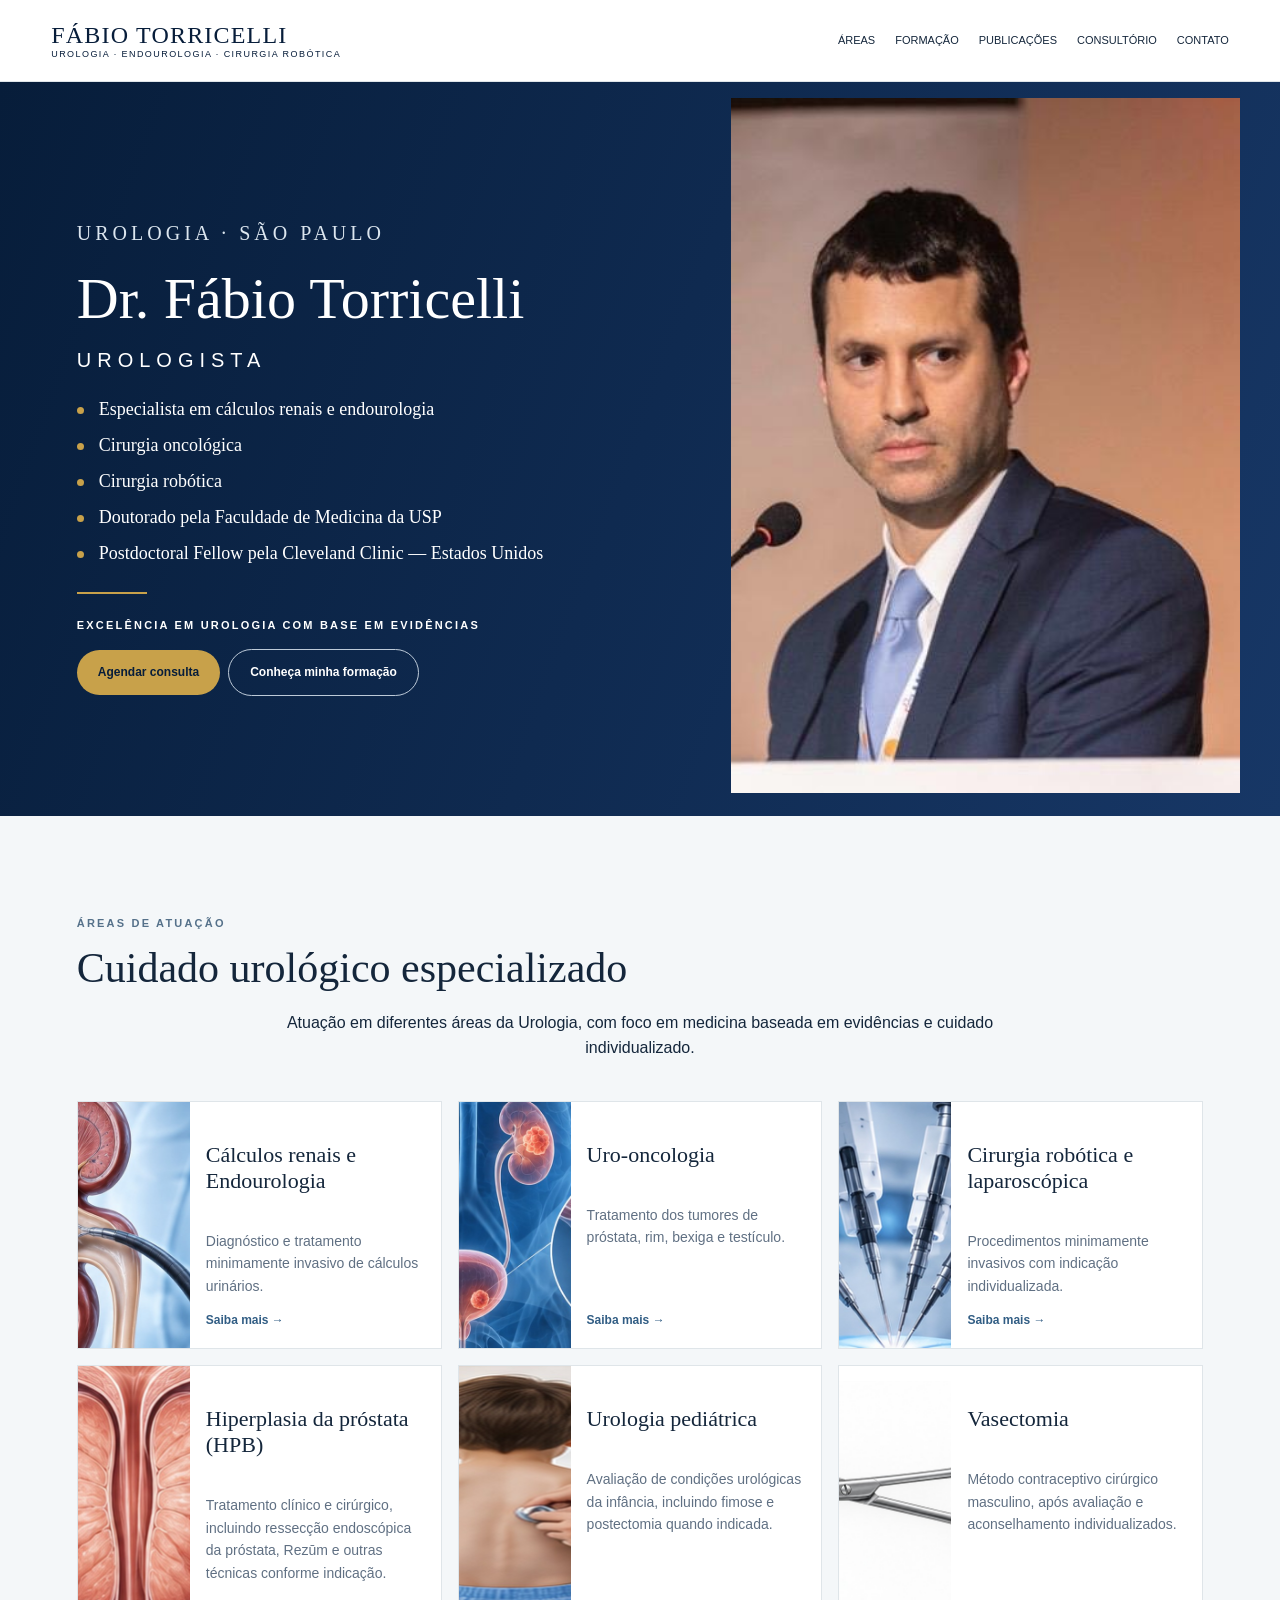
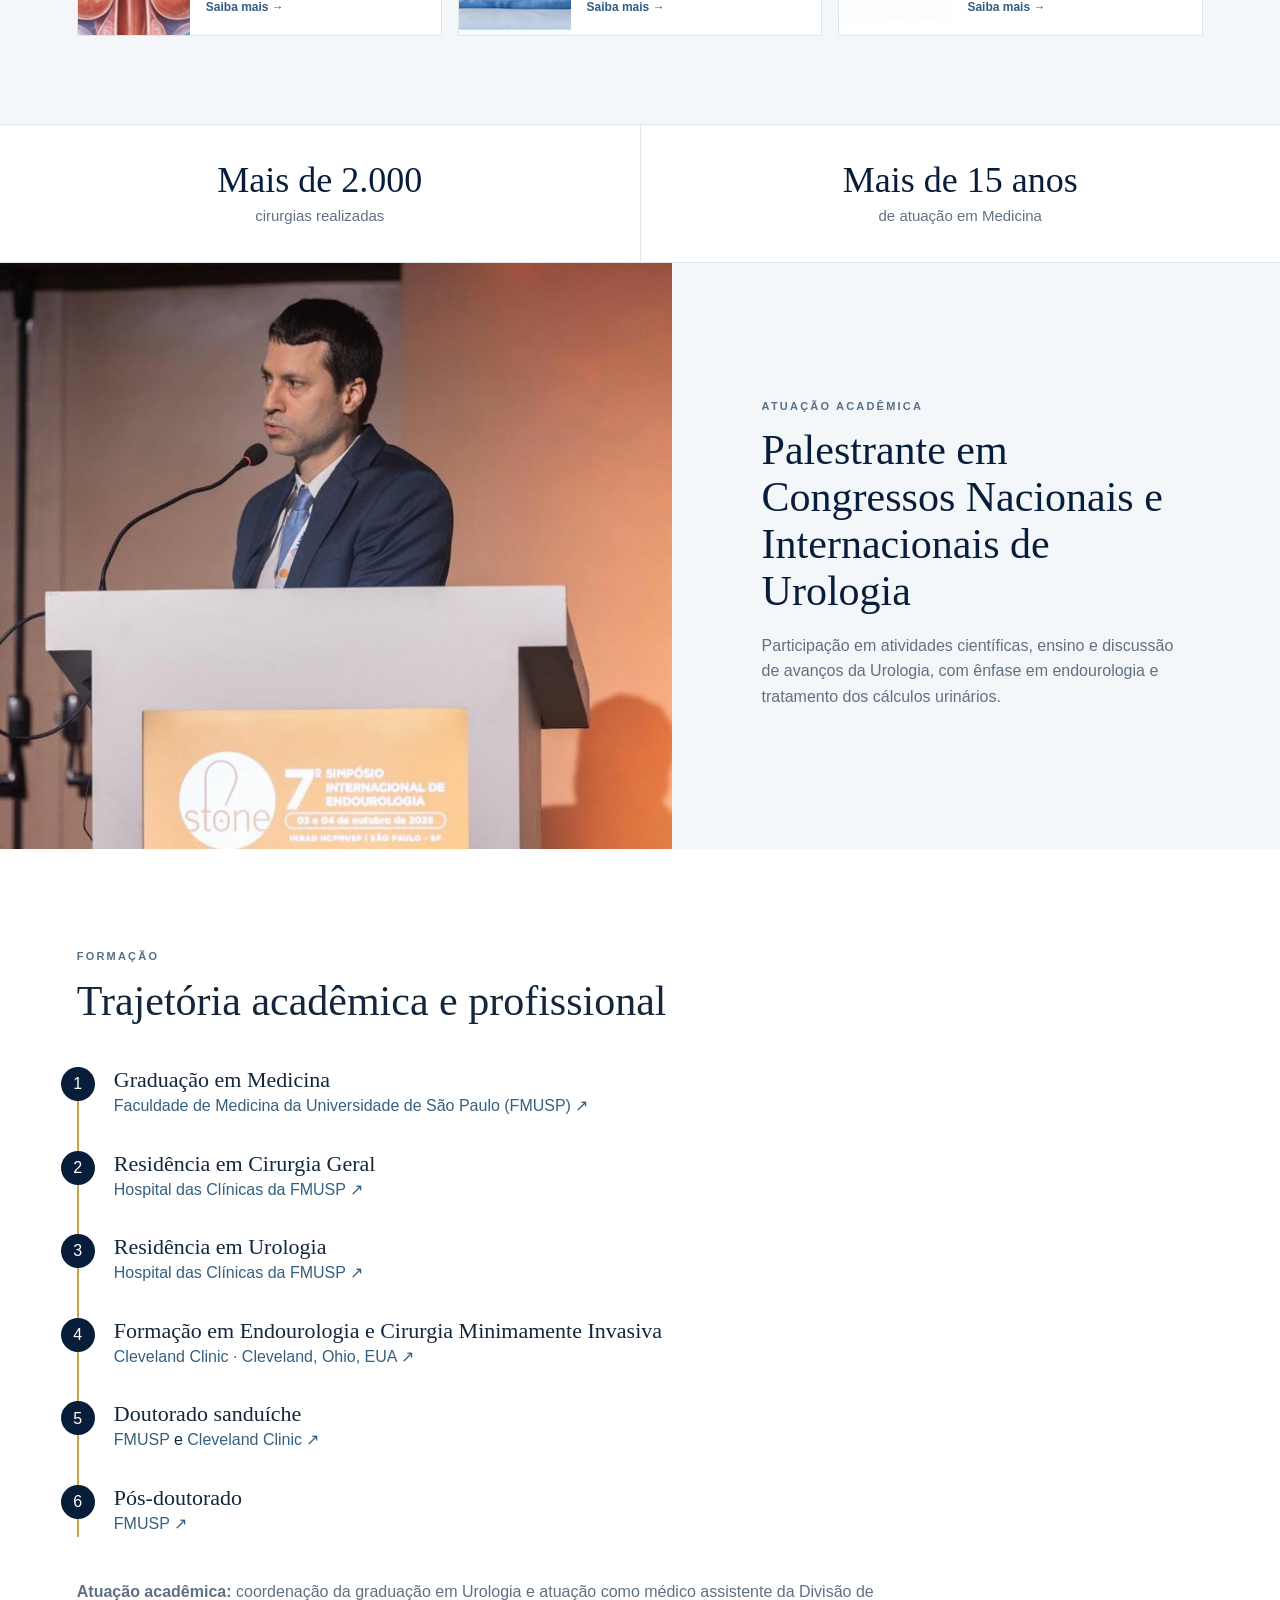
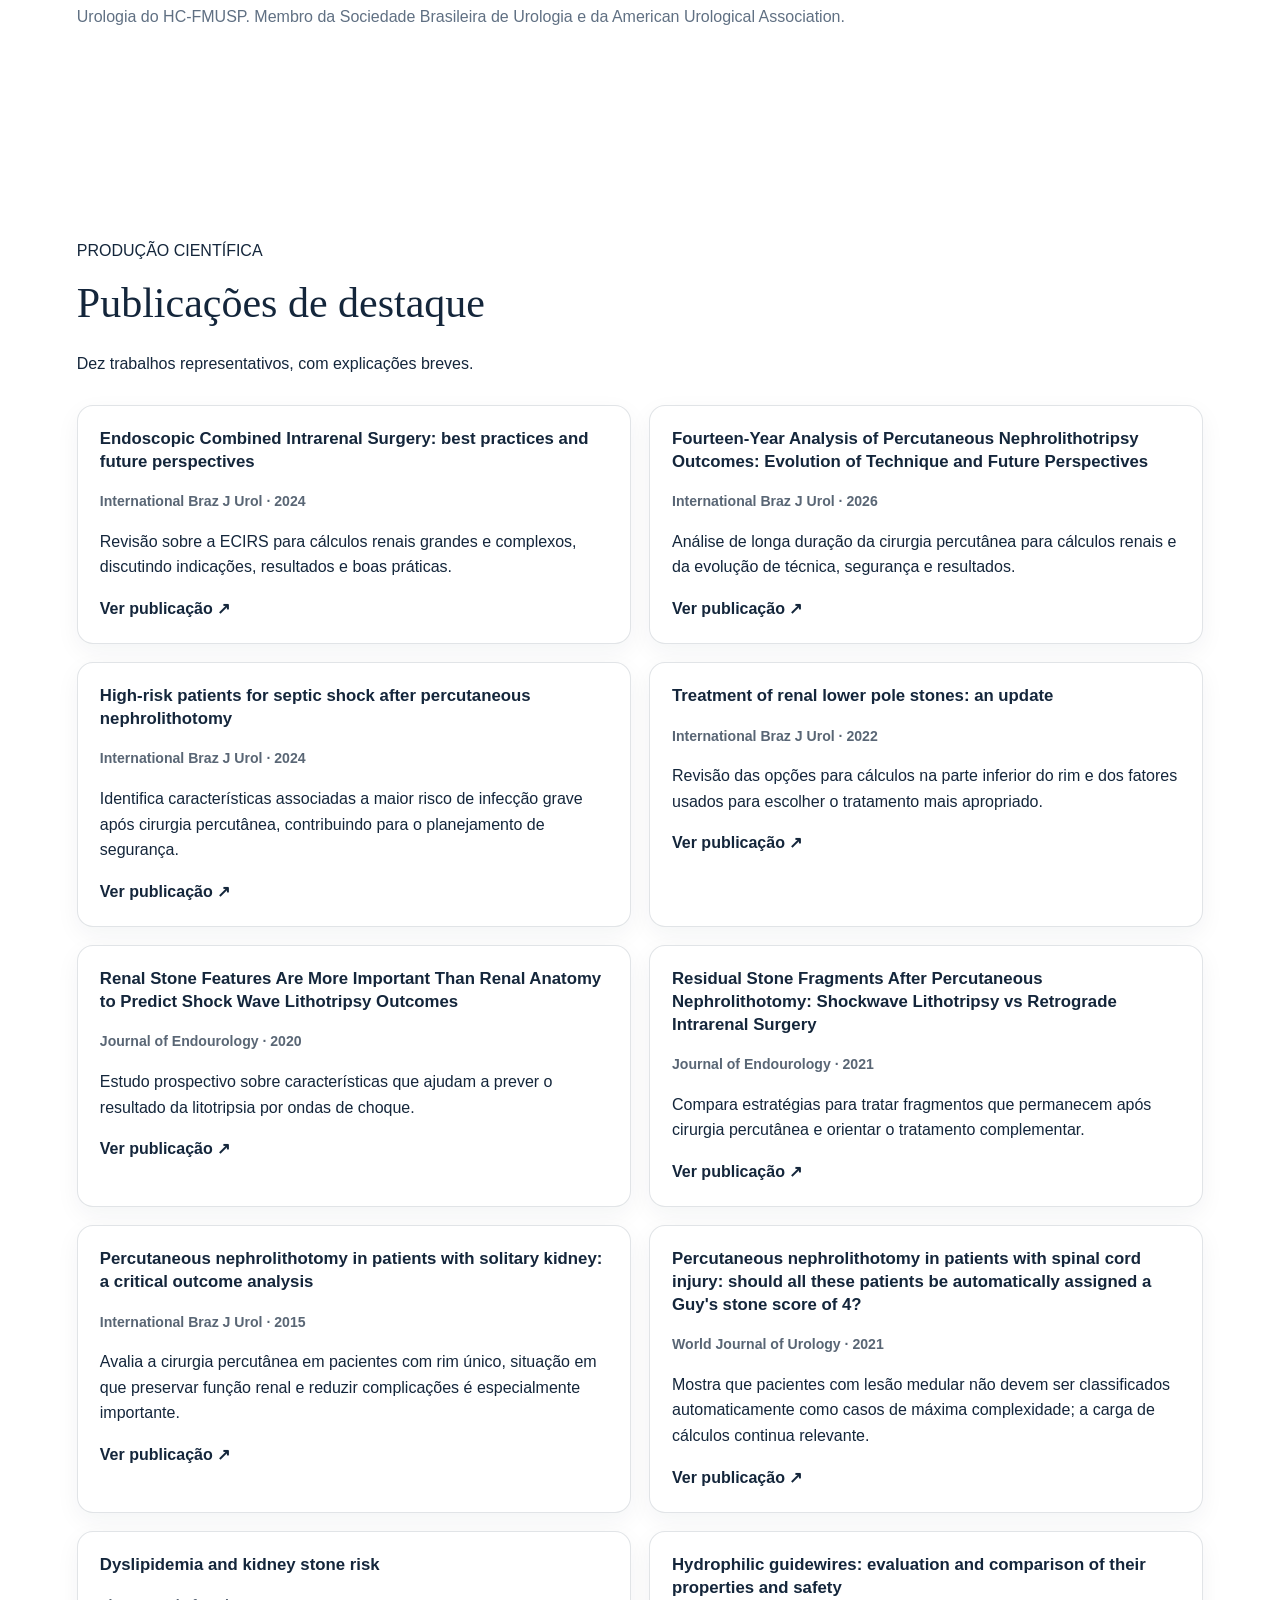
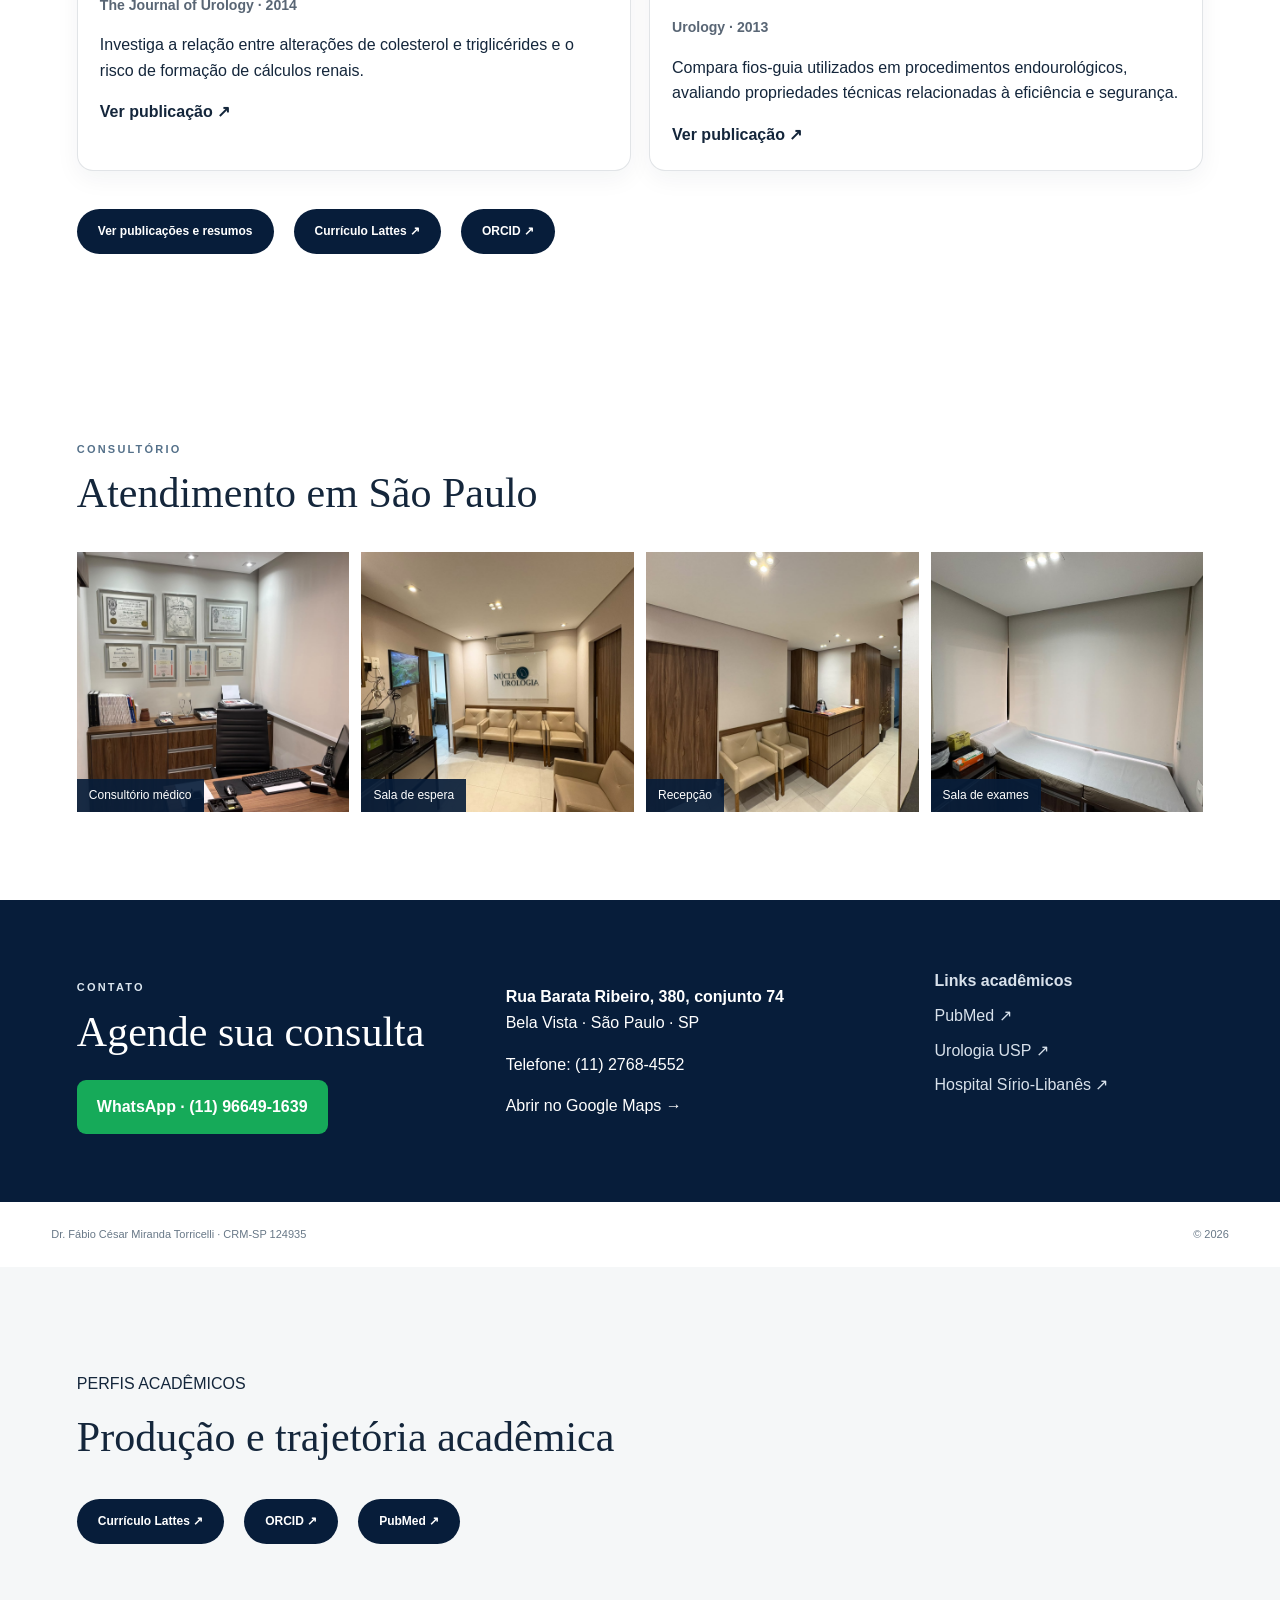
==== commit 6843c7ce: "Add files via upload" ====
--- a/index.html
+++ b/index.html
@@ -1,7 +1,21 @@
 <!doctype html><html lang="pt-BR"><head><meta charset="utf-8"><meta name="viewport" content="width=device-width,initial-scale=1"><meta name="description" content="Dr. Fábio Torricelli, urologista em São Paulo. Atuação em cálculos renais, endourologia, uro-oncologia, cirurgia robótica, próstata e urologia pediátrica."><title>Dr. Fábio Torricelli | Urologista em São Paulo</title><link rel="canonical" href="https://fabiotorricelli.com.br/"><meta name="robots" content="index,follow,max-image-preview:large"><meta property="og:locale" content="pt_BR"><meta property="og:type" content="website"><meta property="og:site_name" content="Dr. Fábio Torricelli"><meta property="og:title" content="Dr. Fábio Torricelli | Urologista em São Paulo"><meta property="og:description" content="Dr. Fábio Torricelli, urologista em São Paulo com atuação em endourologia, tratamento de cálculos renais, uro-oncologia e cirurgia robótica."><meta property="og:url" content="https://fabiotorricelli.com.br/"><meta property="og:image" content="https://fabiotorricelli.com.br/assets/fabio.jpg"><meta name="twitter:card" content="summary_large_image"><link rel="icon" href="/favicon.svg" type="image/svg+xml"><link rel="stylesheet" href="style.css"><script type="application/ld+json">{"@context":"https://schema.org","@graph":[{"@type":"Person","name":"Fábio César Miranda Torricelli","honorificPrefix":"Dr.","url":"https://fabiotorricelli.com.br/","image":"https://fabiotorricelli.com.br/assets/fabio.jpg","jobTitle":"Urologista","sameAs":["http://lattes.cnpq.br/8539986611140744","https://orcid.org/0000-0002-5845-0894","https://pubmed.ncbi.nlm.nih.gov/?term=Torricelli+FCM%5BAuthor%5D"]},{"@type":"MedicalClinic","name":"Consultório Dr. Fábio Torricelli","url":"https://fabiotorricelli.com.br/","telephone":"+55 11 2768-4552","address":{"@type":"PostalAddress","streetAddress":"Rua Barata Ribeiro, 380, conjunto 74","addressLocality":"São Paulo","addressRegion":"SP","addressCountry":"BR"}}]}</script></head><body>
 <header class="top"><a class="brand" href="#inicio">FÁBIO TORRICELLI<small>UROLOGIA · ENDOUROLOGIA · CIRURGIA ROBÓTICA</small></a><nav><a href="#areas">Áreas</a><a href="#formacao">Formação</a><a href="#publicacoes">Publicações</a><a href="#consultorio">Consultório</a><a href="#contato">Contato</a></nav></header>
-<main><section id="inicio" class="hero"><div class="herocopy"><p class="ey light">UROLOGIA · SÃO PAULO</p><h1>Dr. Fábio Torricelli</h1><h2>Urologista</h2><p>Dr. Fábio Torricelli é urologista com atuação em endourologia, tratamento de cálculos renais, cirurgia urológica oncológica e robótica. Sua prática é integrada à sólida formação acadêmica, ao ensino e à pesquisa científica.</p><div class="line"></div><strong class="tag">EXCELÊNCIA EM UROLOGIA COM BASE EM EVIDÊNCIAS</strong><br><a class="btn" href="#contato">Agendar consulta</a><a class="btn outline" href="#formacao">Conheça minha formação</a></div><figure><img src="assets/fabio.jpg" alt="Dr. Fábio Torricelli em apresentação científica"></figure></section>
+<main><section id="inicio" class="hero"><div class="herocopy"><p class="ey light">UROLOGIA · SÃO PAULO</p><h1>Dr. Fábio Torricelli</h1><h2>Urologista</h2><ul class="hero-highlights">
+<li>Especialista em cálculos renais e endourologia</li>
+<li>Cirurgia oncológica</li>
+<li>Cirurgia robótica</li>
+<li>Doutorado pela Faculdade de Medicina da USP</li>
+<li>Postdoctoral Fellow pela Cleveland Clinic — Estados Unidos</li>
+</ul><div class="line"></div><strong class="tag">EXCELÊNCIA EM UROLOGIA COM BASE EM EVIDÊNCIAS</strong><br><a class="btn" href="#contato">Agendar consulta</a><a class="btn outline" href="#formacao">Conheça minha formação</a></div><figure><img src="assets/fabio.jpg" alt="Dr. Fábio Torricelli em apresentação científica"></figure></section>
 <section id="areas" class="section soft"><p class="ey">ÁREAS DE ATUAÇÃO</p><h2>Cuidado urológico especializado</h2><p class="areas-intro">Atuação em diferentes áreas da Urologia, com foco em medicina baseada em evidências e cuidado individualizado.</p><div class="grid areas areas-final"><a class="card care care-compact" href="calculos-renais.html"><img src="assets/area-calculos-renais.jpg" alt="Cálculos renais e Endourologia" loading="lazy"><div class="care-body"><h3>Cálculos renais e Endourologia</h3><p>Diagnóstico e tratamento minimamente invasivo de cálculos urinários.</p><strong>Saiba mais →</strong></div></a><a class="card care care-compact" href="uro-oncologia.html"><img src="assets/area-uro-oncologia.jpg" alt="Uro-oncologia" loading="lazy"><div class="care-body"><h3>Uro-oncologia</h3><p>Tratamento dos tumores de próstata, rim, bexiga e testículo.</p><strong>Saiba mais →</strong></div></a><a class="card care care-compact" href="cirurgia-robotica.html"><img src="assets/area-cirurgia-robotica.jpg" alt="Cirurgia robótica e laparoscópica" loading="lazy"><div class="care-body"><h3>Cirurgia robótica e laparoscópica</h3><p>Procedimentos minimamente invasivos com indicação individualizada.</p><strong>Saiba mais →</strong></div></a><a class="card care care-compact" href="hiperplasia-prostatica.html"><img src="assets/area-hiperplasia-prostata.jpg" alt="Hiperplasia da próstata (HPB)" loading="lazy"><div class="care-body"><h3>Hiperplasia da próstata (HPB)</h3><p>Tratamento clínico e cirúrgico, incluindo ressecção endoscópica da próstata, Rezūm e outras técnicas conforme indicação.</p><strong>Saiba mais →</strong></div></a><a class="card care care-compact" href="urologia-pediatrica.html"><img src="assets/area-urologia-pediatrica.jpg" alt="Urologia pediátrica" loading="lazy"><div class="care-body"><h3>Urologia pediátrica</h3><p>Avaliação de condições urológicas da infância, incluindo fimose e postectomia quando indicada.</p><strong>Saiba mais →</strong></div></a><a class="card care care-compact" href="vasectomia.html"><img src="assets/area-vasectomia.jpg" alt="Vasectomia" loading="lazy"><div class="care-body"><h3>Vasectomia</h3><p>Método contraceptivo cirúrgico masculino, após avaliação e aconselhamento individualizados.</p><strong>Saiba mais →</strong></div></a></div></section>
+<section class="credentials-strip" aria-label="Experiência profissional">
+<div class="credential"><strong>Mais de 2.000</strong><span>cirurgias realizadas</span></div>
+<div class="credential"><strong>Mais de 15 anos</strong><span>de atuação em Medicina</span></div>
+</section>
+<section class="speaker-feature">
+<figure><img src="assets/fabio-palestrante.jpg" alt="Dr. Fábio Torricelli palestrando em congresso de Urologia" loading="lazy"></figure>
+<div class="speaker-copy"><p class="ey">ATUAÇÃO ACADÊMICA</p><h2>Palestrante em Congressos Nacionais e Internacionais de Urologia</h2><p>Participação em atividades científicas, ensino e discussão de avanços da Urologia, com ênfase em endourologia e tratamento dos cálculos urinários.</p></div>
+</section>
 <section id="formacao" class="section"><p class="ey">FORMAÇÃO</p><h2>Trajetória acadêmica e profissional</h2><div class="timeline">
 <div class="step"><i>1</i><strong>Graduação em Medicina</strong><a target="_blank" href="https://www.fm.usp.br/">Faculdade de Medicina da Universidade de São Paulo (FMUSP) ↗</a></div>
 <div class="step"><i>2</i><strong>Residência em Cirurgia Geral</strong><a target="_blank" href="https://www.hc.fm.usp.br/">Hospital das Clínicas da FMUSP ↗</a></div>
--- a/style.css
+++ b/style.css
@@ -19,4 +19,37 @@
 .care-image .care-body{padding:22px 24px 24px}
 .care-image .num{display:inline-block;margin-bottom:8px}
 @media(max-width:700px){.care-image>img{height:200px}}
-.areas-intro{max-width:760px;margin:-6px auto 28px;text-align:center}.areas-final{grid-template-columns:repeat(3,minmax(0,1fr));gap:16px}.areas-final .care-compact{padding:0;overflow:hidden;display:grid;grid-template-columns:112px 1fr;min-height:190px}.areas-final .care-compact>img{width:112px;height:100%;min-height:190px;object-fit:cover}.areas-final .care-body{padding:18px 16px;display:flex;flex-direction:column}.areas-final .care-body strong{margin-top:auto}img[src*="fabio.jpg"]{object-fit:contain!important;object-position:center top!important}@media(max-width:900px){.areas-final{grid-template-columns:repeat(2,1fr)}}@media(max-width:620px){.areas-final{grid-template-columns:1fr}img[src*="fabio.jpg"]{object-fit:contain!important;object-position:center top!important;height:auto!important;max-height:none!important}}+.areas-intro{max-width:760px;margin:-6px auto 28px;text-align:center}.areas-final{grid-template-columns:repeat(3,minmax(0,1fr));gap:16px}.areas-final .care-compact{padding:0;overflow:hidden;display:grid;grid-template-columns:112px 1fr;min-height:190px}.areas-final .care-compact>img{width:112px;height:100%;min-height:190px;object-fit:cover}.areas-final .care-body{padding:18px 16px;display:flex;flex-direction:column}.areas-final .care-body strong{margin-top:auto}img[src*="fabio.jpg"]{object-fit:contain!important;object-position:center top!important}@media(max-width:900px){.areas-final{grid-template-columns:repeat(2,1fr)}}@media(max-width:620px){.areas-final{grid-template-columns:1fr}img[src*="fabio.jpg"]{object-fit:contain!important;object-position:center top!important;height:auto!important;max-height:none!important}}
+/* V7 — apresentação profissional e responsividade */
+.hero-highlights{list-style:none;padding:0;margin:24px 0 8px;max-width:720px;display:grid;gap:10px}
+.hero-highlights li{position:relative;padding-left:22px;font:18px/1.45 Georgia,serif}
+.hero-highlights li:before{content:"";position:absolute;left:0;top:.62em;width:7px;height:7px;border-radius:50%;background:#c8a14a}
+.credentials-strip{display:grid;grid-template-columns:repeat(2,minmax(0,1fr));gap:1px;background:#dfe5e9;border-top:1px solid #dfe5e9;border-bottom:1px solid #dfe5e9}
+.credential{background:#fff;text-align:center;padding:34px 20px}
+.credential strong{display:block;font:36px Georgia,serif;color:#071d3a}
+.credential span{display:block;margin-top:3px;color:#607083;font-size:15px}
+.speaker-feature{display:grid;grid-template-columns:1.05fr .95fr;align-items:stretch;background:#f4f7f9}
+.speaker-feature figure{margin:0;min-height:430px}
+.speaker-feature img{display:block;width:100%;height:100%;object-fit:cover;object-position:center 32%}
+.speaker-copy{padding:64px 7vw;align-self:center}
+.speaker-copy h2{font:42px/1.12 Georgia,serif;color:#071d3a;margin:8px 0 18px;max-width:620px}
+.speaker-copy p:not(.ey){color:#607083;max-width:610px}
+@media(max-width:900px){
+  .hero{grid-template-columns:1fr}
+  .hero figure{height:auto;max-height:none;background:#071d3a}
+  .hero figure img{width:100%;height:auto!important;max-height:none!important;object-fit:contain!important;object-position:center top!important}
+  .speaker-feature{grid-template-columns:1fr}
+  .speaker-feature figure{min-height:0}
+  .speaker-feature img{height:auto;max-height:620px;object-fit:cover;object-position:center 30%}
+}
+@media(max-width:620px){
+  .herocopy{padding:44px 7vw 52px}
+  .hero-highlights{gap:9px;margin-top:20px}
+  .hero-highlights li{font-size:16px;padding-left:19px}
+  .credentials-strip{grid-template-columns:1fr}
+  .credential{padding:24px 18px}
+  .credential strong{font-size:30px}
+  .speaker-copy{padding:46px 7vw 52px}
+  .speaker-copy h2{font-size:32px}
+  .speaker-feature img{width:100%;height:auto;max-height:none;object-fit:contain}
+}
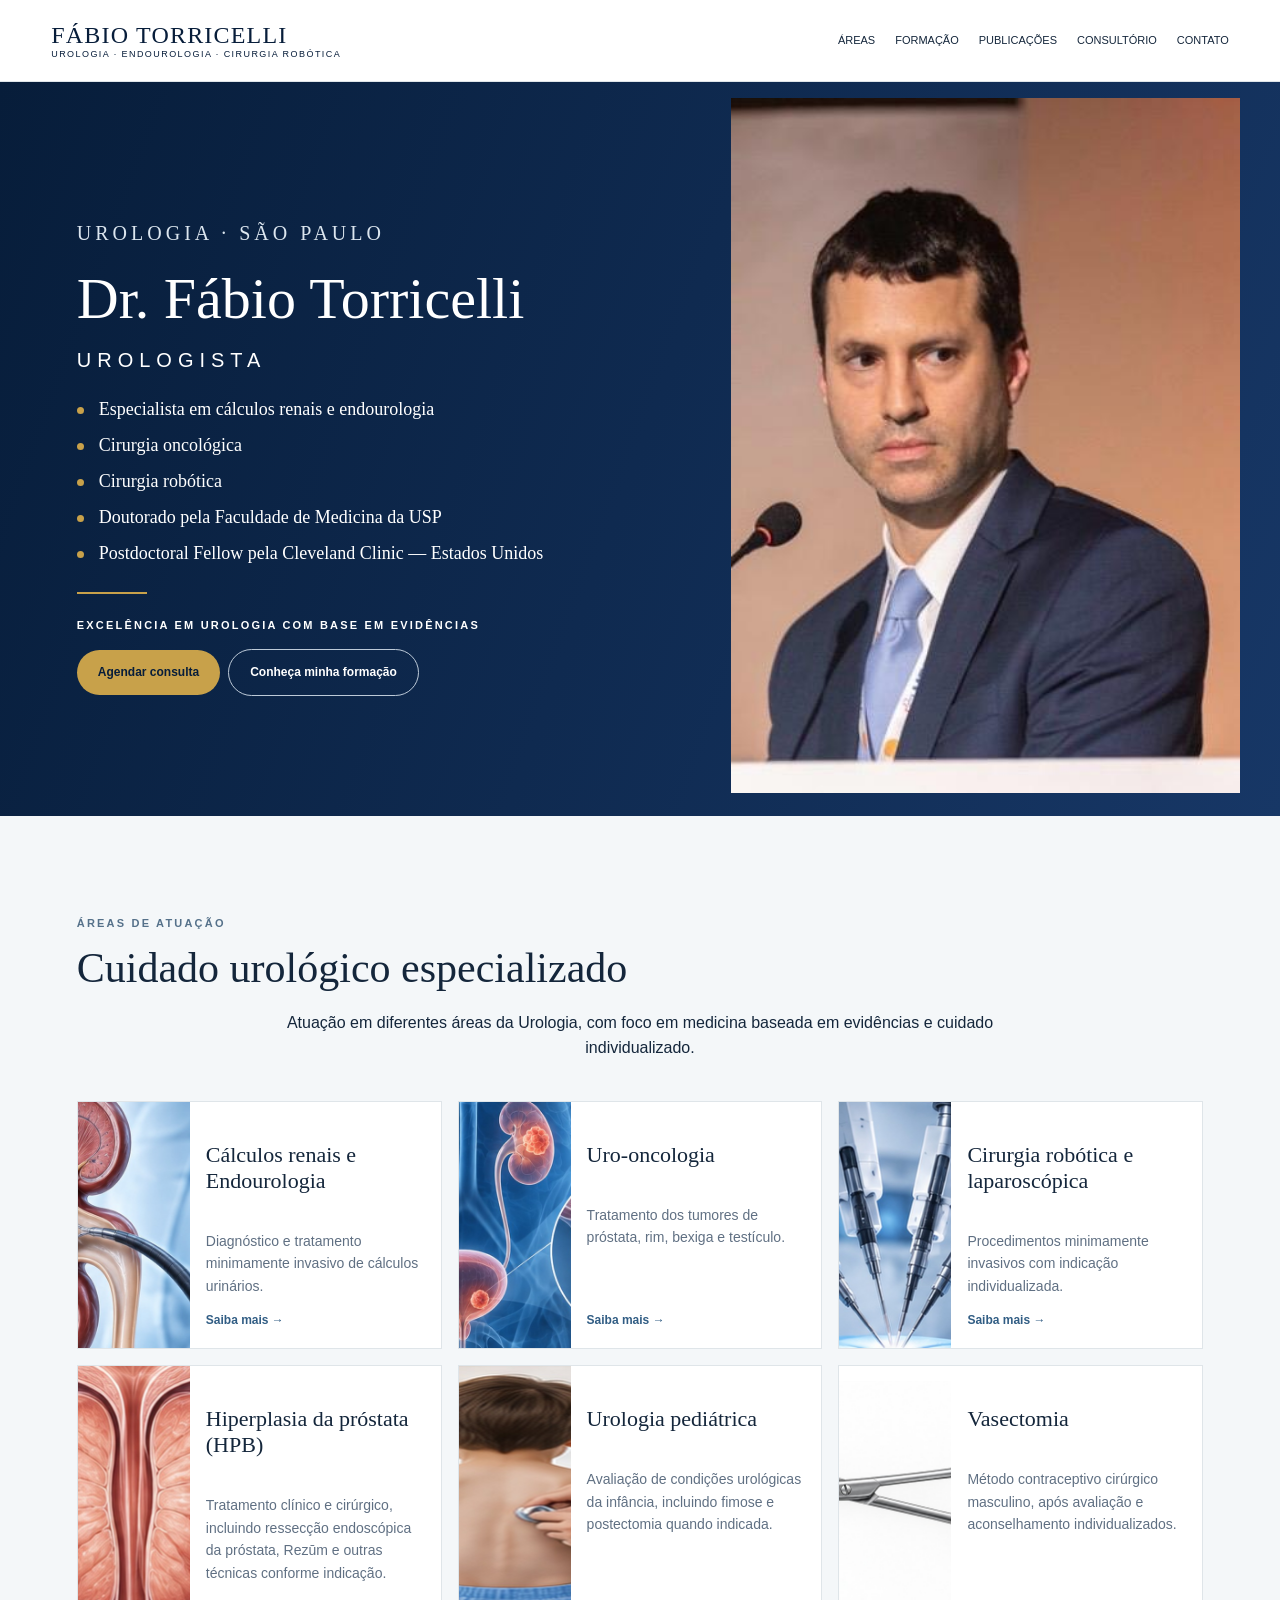
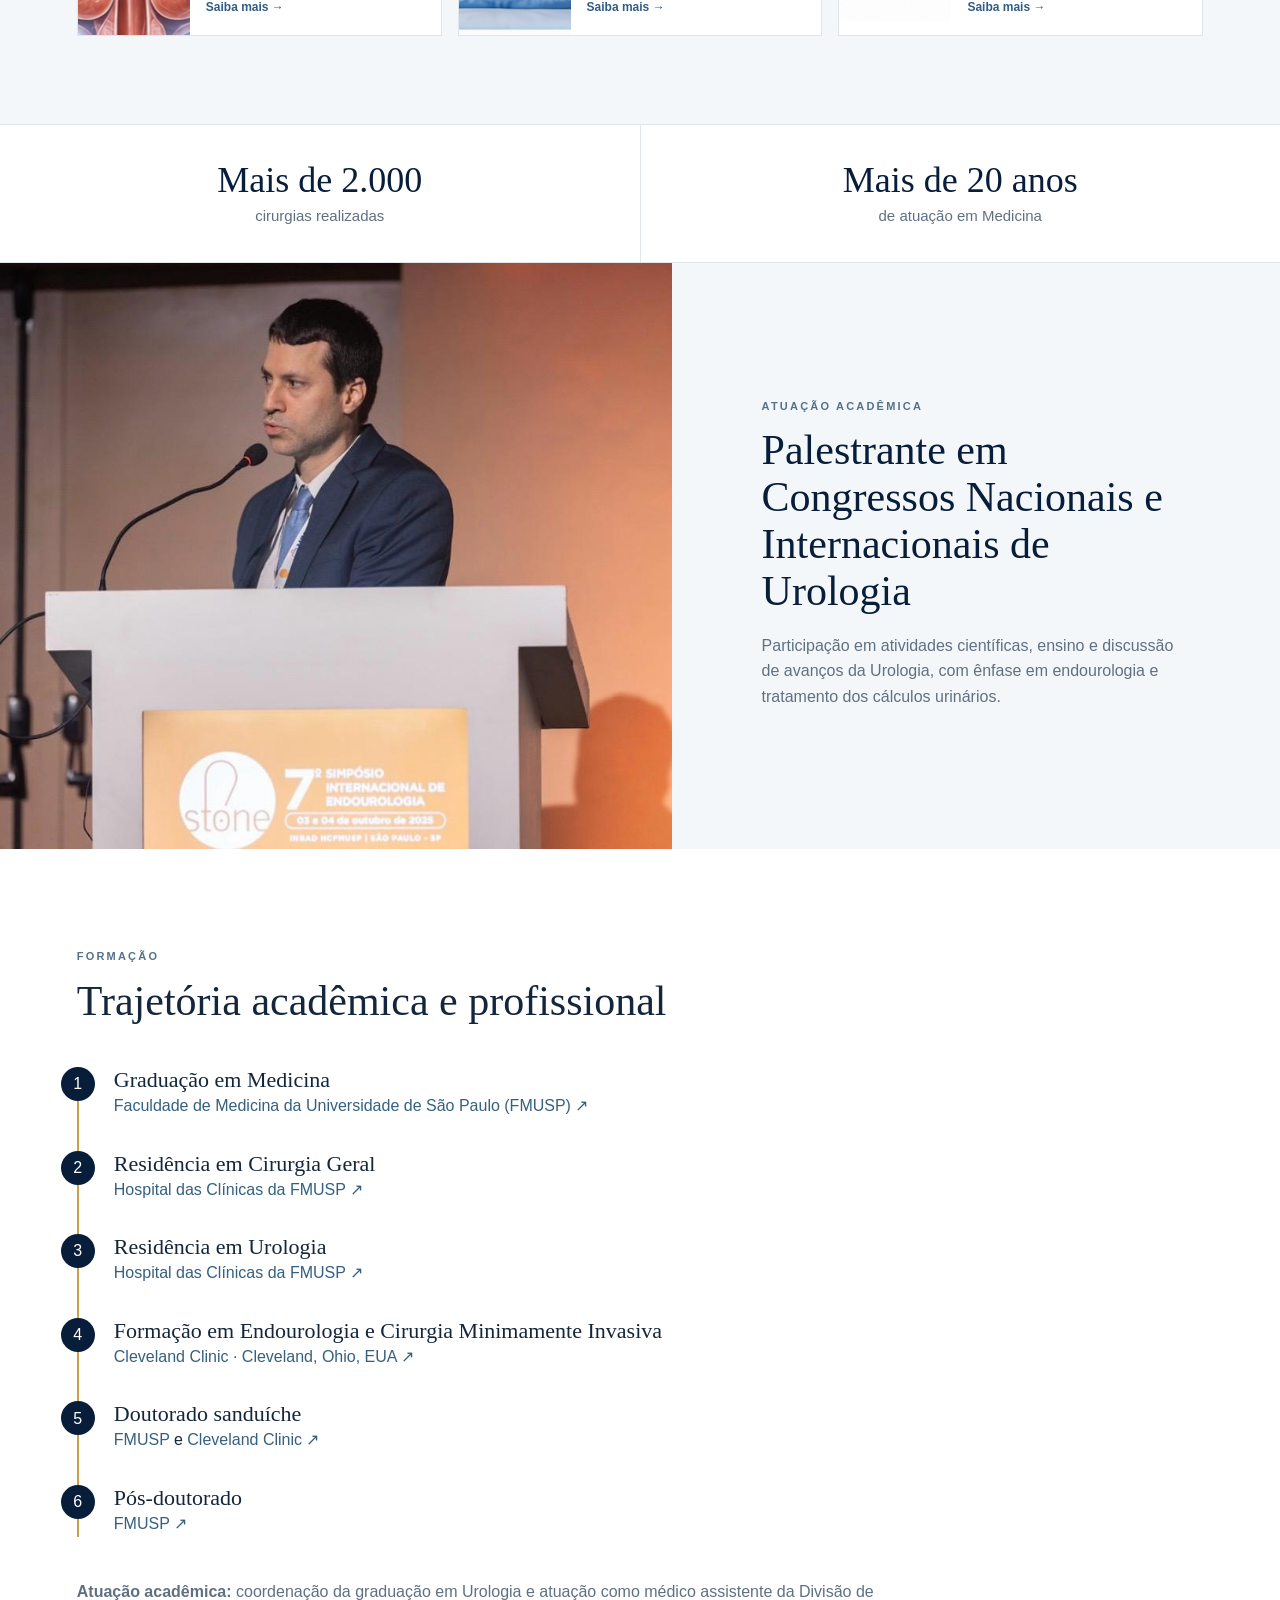
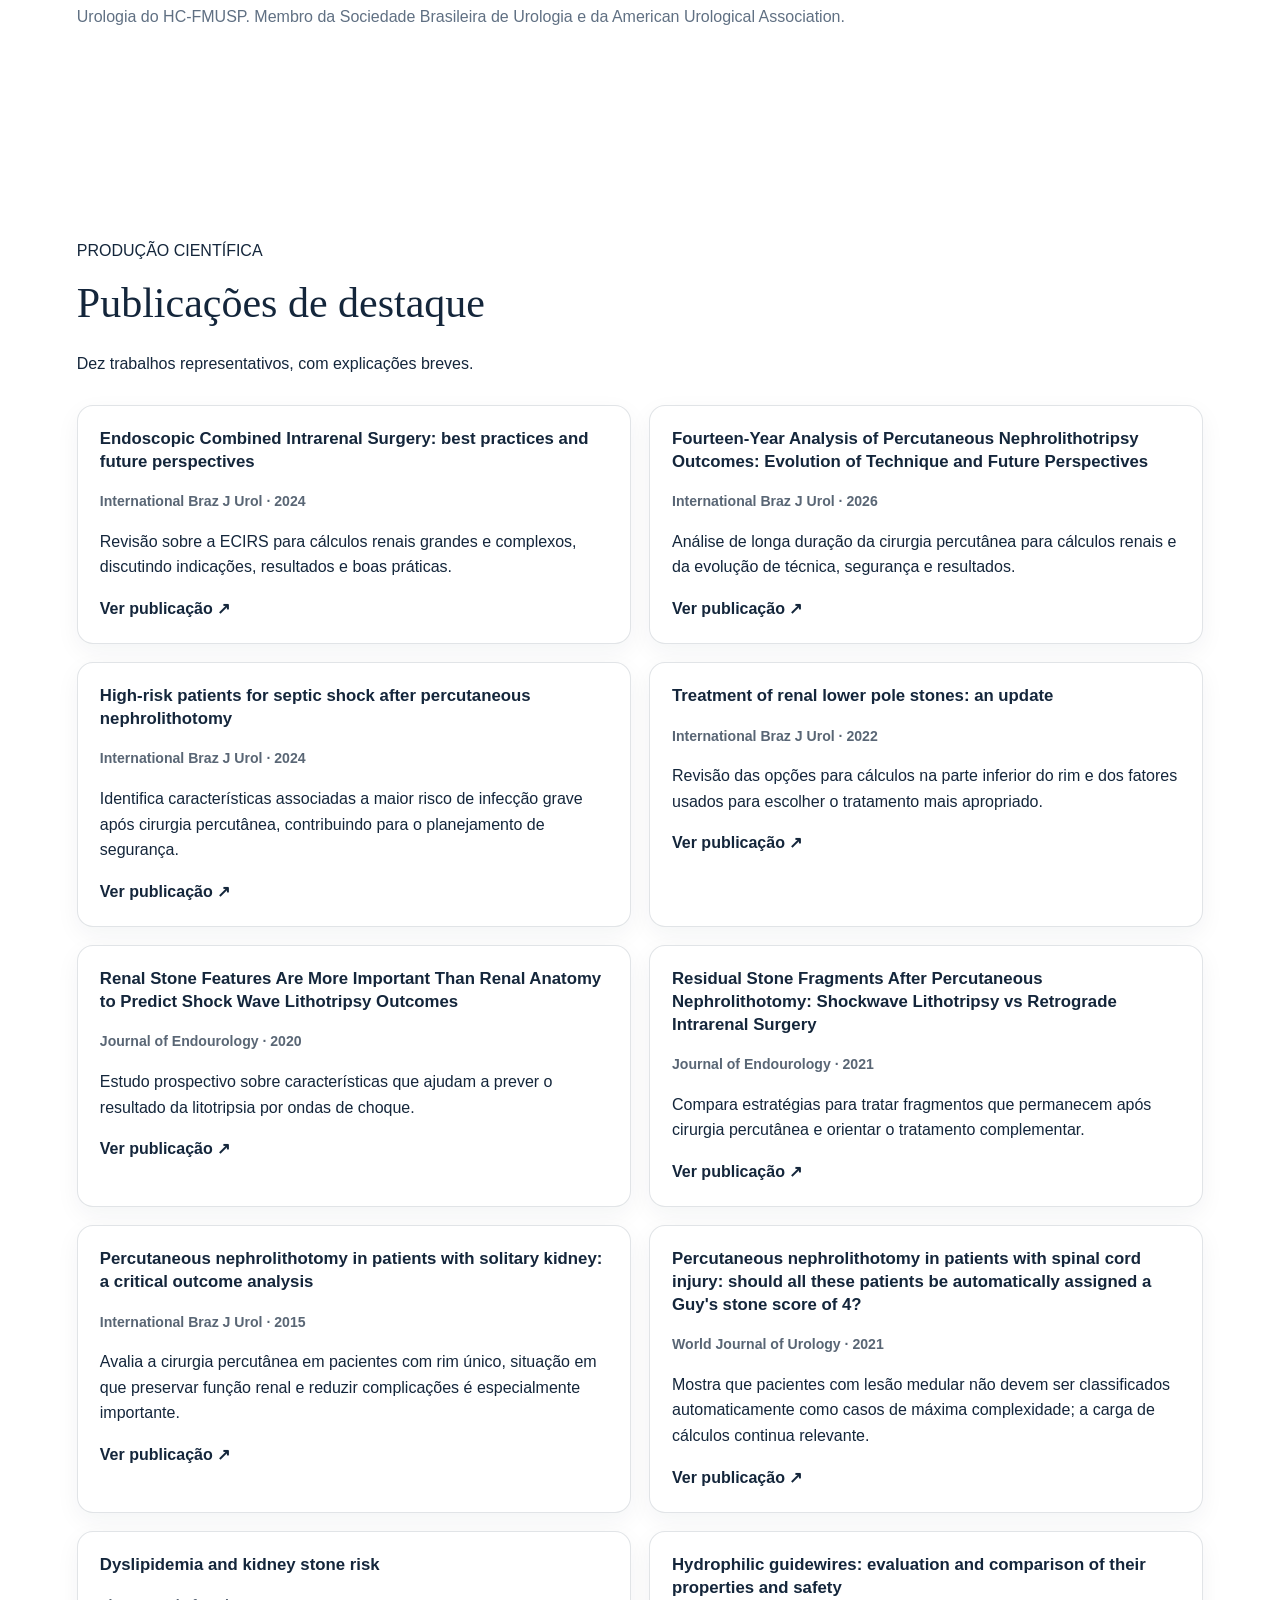
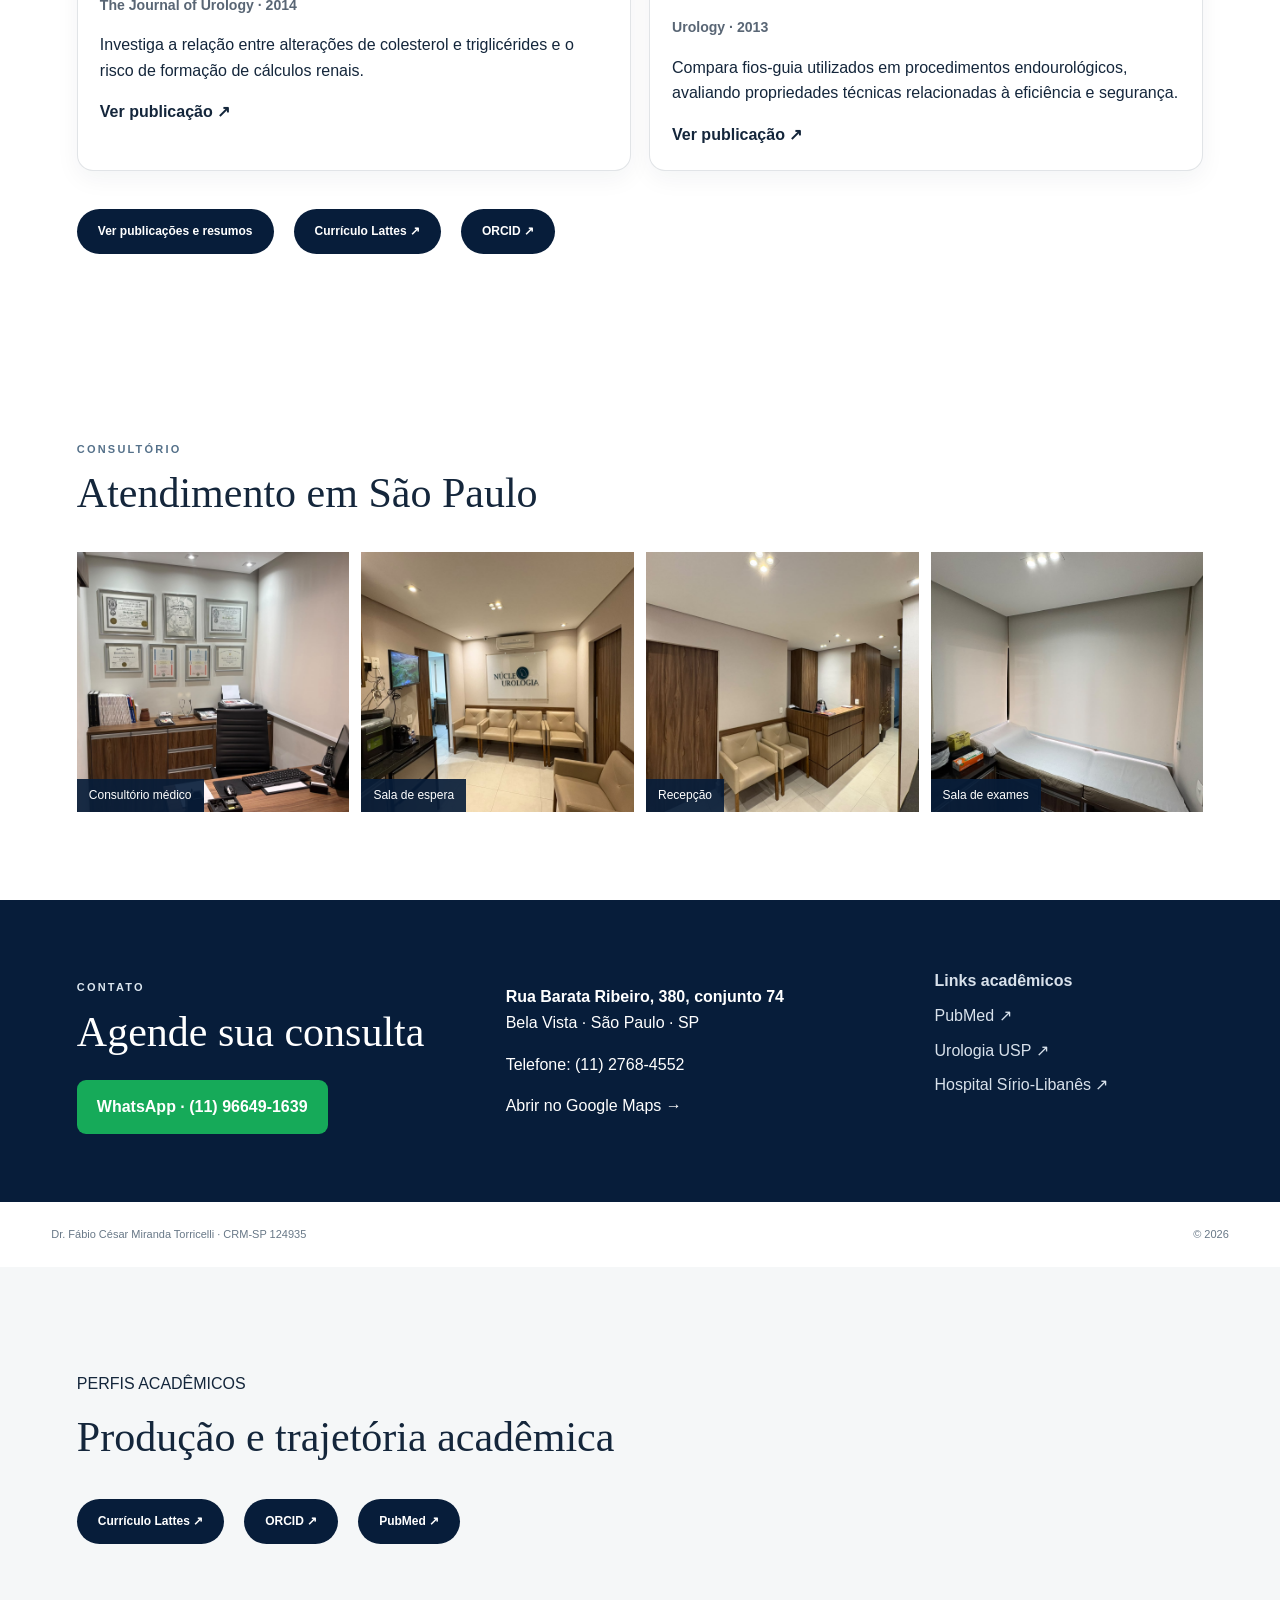
==== commit cc8fbcb7: "Add files via upload" ====
--- a/index.html
+++ b/index.html
@@ -10,7 +10,7 @@
 <section id="areas" class="section soft"><p class="ey">ÁREAS DE ATUAÇÃO</p><h2>Cuidado urológico especializado</h2><p class="areas-intro">Atuação em diferentes áreas da Urologia, com foco em medicina baseada em evidências e cuidado individualizado.</p><div class="grid areas areas-final"><a class="card care care-compact" href="calculos-renais.html"><img src="assets/area-calculos-renais.jpg" alt="Cálculos renais e Endourologia" loading="lazy"><div class="care-body"><h3>Cálculos renais e Endourologia</h3><p>Diagnóstico e tratamento minimamente invasivo de cálculos urinários.</p><strong>Saiba mais →</strong></div></a><a class="card care care-compact" href="uro-oncologia.html"><img src="assets/area-uro-oncologia.jpg" alt="Uro-oncologia" loading="lazy"><div class="care-body"><h3>Uro-oncologia</h3><p>Tratamento dos tumores de próstata, rim, bexiga e testículo.</p><strong>Saiba mais →</strong></div></a><a class="card care care-compact" href="cirurgia-robotica.html"><img src="assets/area-cirurgia-robotica.jpg" alt="Cirurgia robótica e laparoscópica" loading="lazy"><div class="care-body"><h3>Cirurgia robótica e laparoscópica</h3><p>Procedimentos minimamente invasivos com indicação individualizada.</p><strong>Saiba mais →</strong></div></a><a class="card care care-compact" href="hiperplasia-prostatica.html"><img src="assets/area-hiperplasia-prostata.jpg" alt="Hiperplasia da próstata (HPB)" loading="lazy"><div class="care-body"><h3>Hiperplasia da próstata (HPB)</h3><p>Tratamento clínico e cirúrgico, incluindo ressecção endoscópica da próstata, Rezūm e outras técnicas conforme indicação.</p><strong>Saiba mais →</strong></div></a><a class="card care care-compact" href="urologia-pediatrica.html"><img src="assets/area-urologia-pediatrica.jpg" alt="Urologia pediátrica" loading="lazy"><div class="care-body"><h3>Urologia pediátrica</h3><p>Avaliação de condições urológicas da infância, incluindo fimose e postectomia quando indicada.</p><strong>Saiba mais →</strong></div></a><a class="card care care-compact" href="vasectomia.html"><img src="assets/area-vasectomia.jpg" alt="Vasectomia" loading="lazy"><div class="care-body"><h3>Vasectomia</h3><p>Método contraceptivo cirúrgico masculino, após avaliação e aconselhamento individualizados.</p><strong>Saiba mais →</strong></div></a></div></section>
 <section class="credentials-strip" aria-label="Experiência profissional">
 <div class="credential"><strong>Mais de 2.000</strong><span>cirurgias realizadas</span></div>
-<div class="credential"><strong>Mais de 15 anos</strong><span>de atuação em Medicina</span></div>
+<div class="credential"><strong>Mais de 20 anos</strong><span>de atuação em Medicina</span></div>
 </section>
 <section class="speaker-feature">
 <figure><img src="assets/fabio-palestrante.jpg" alt="Dr. Fábio Torricelli palestrando em congresso de Urologia" loading="lazy"></figure>
